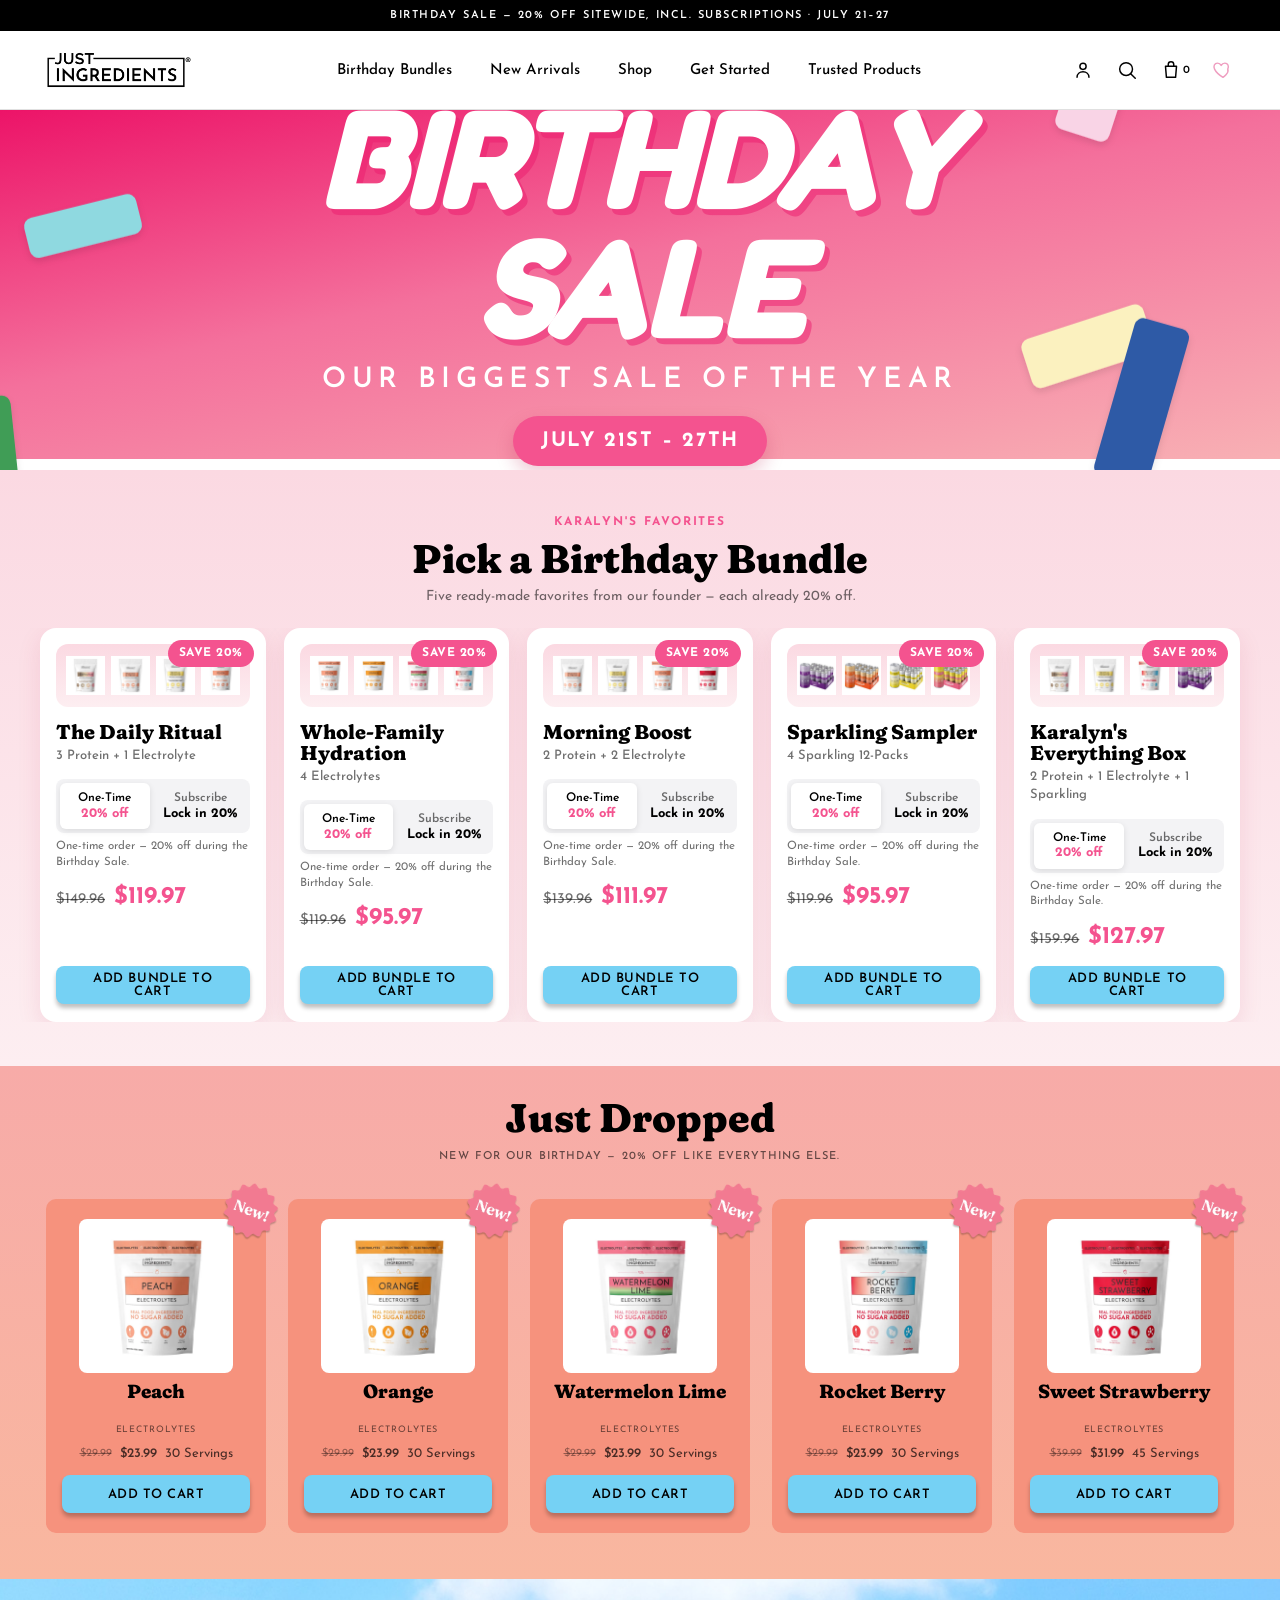
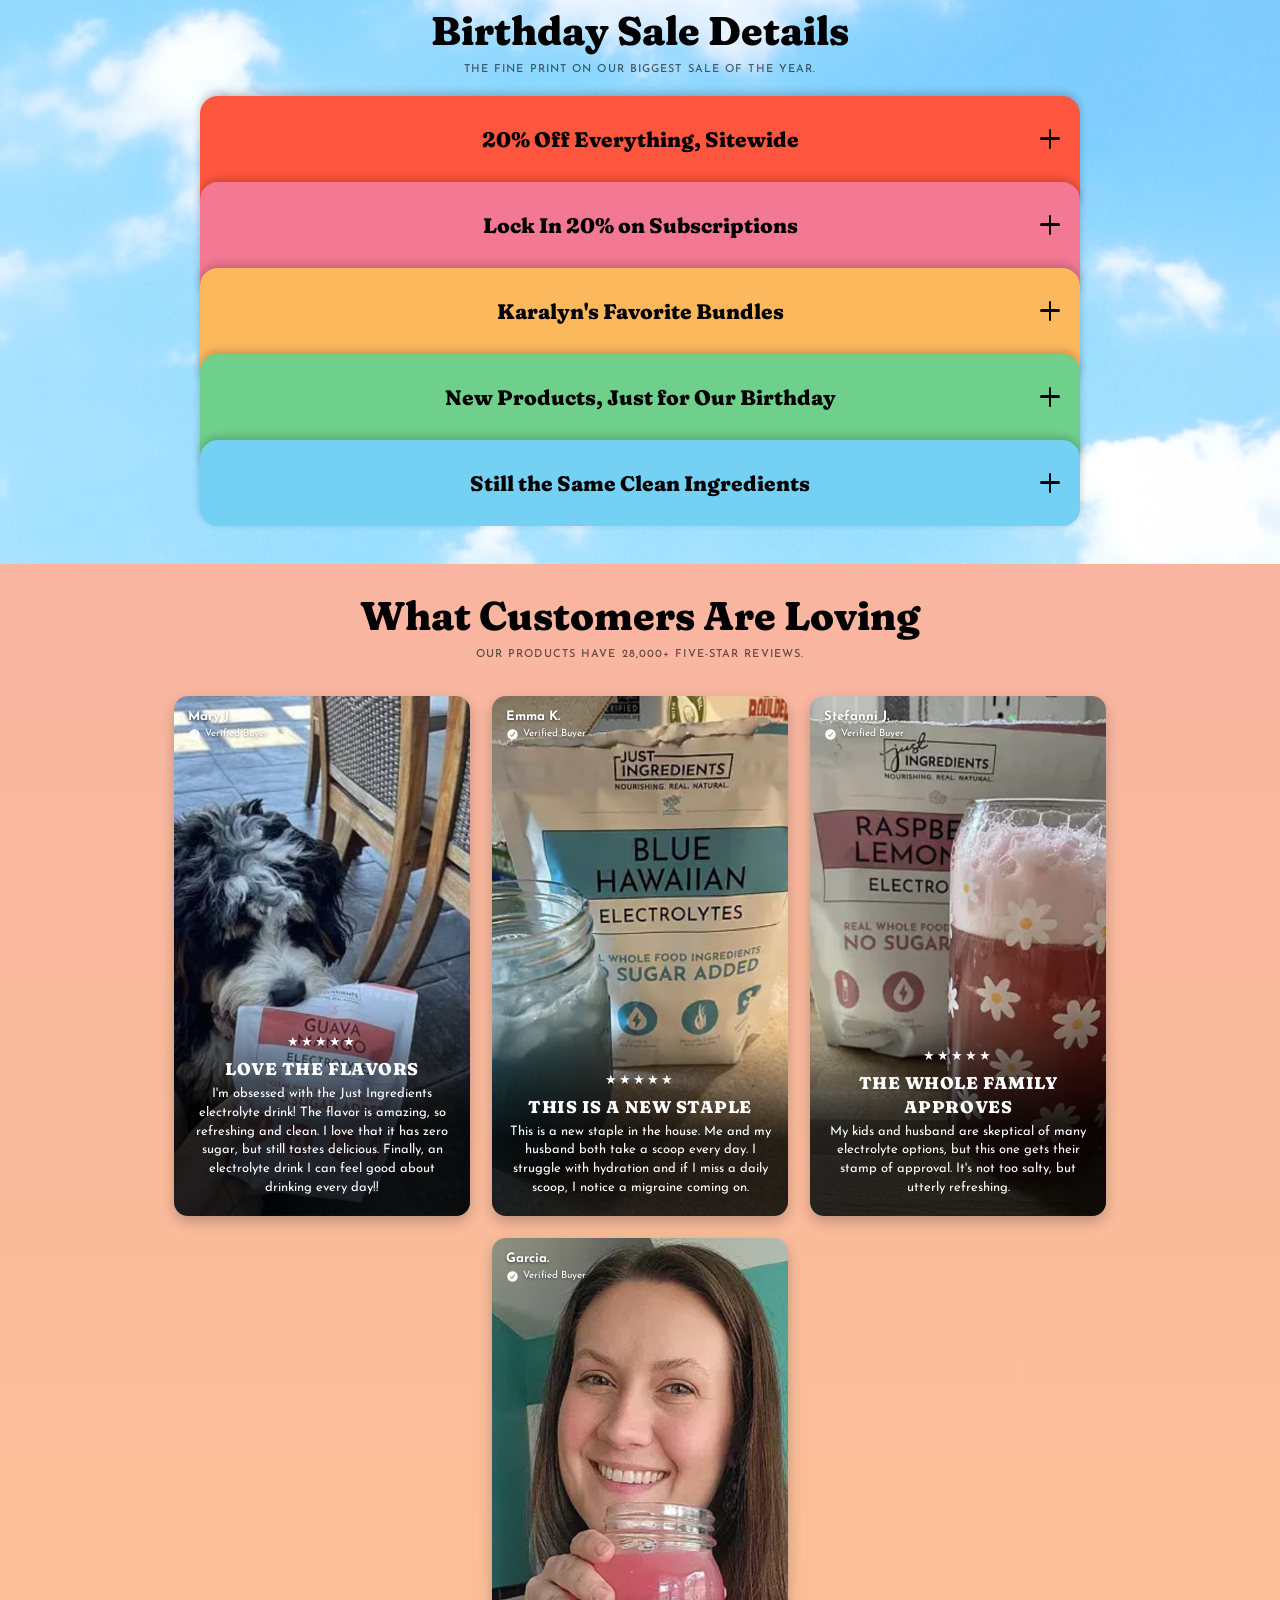
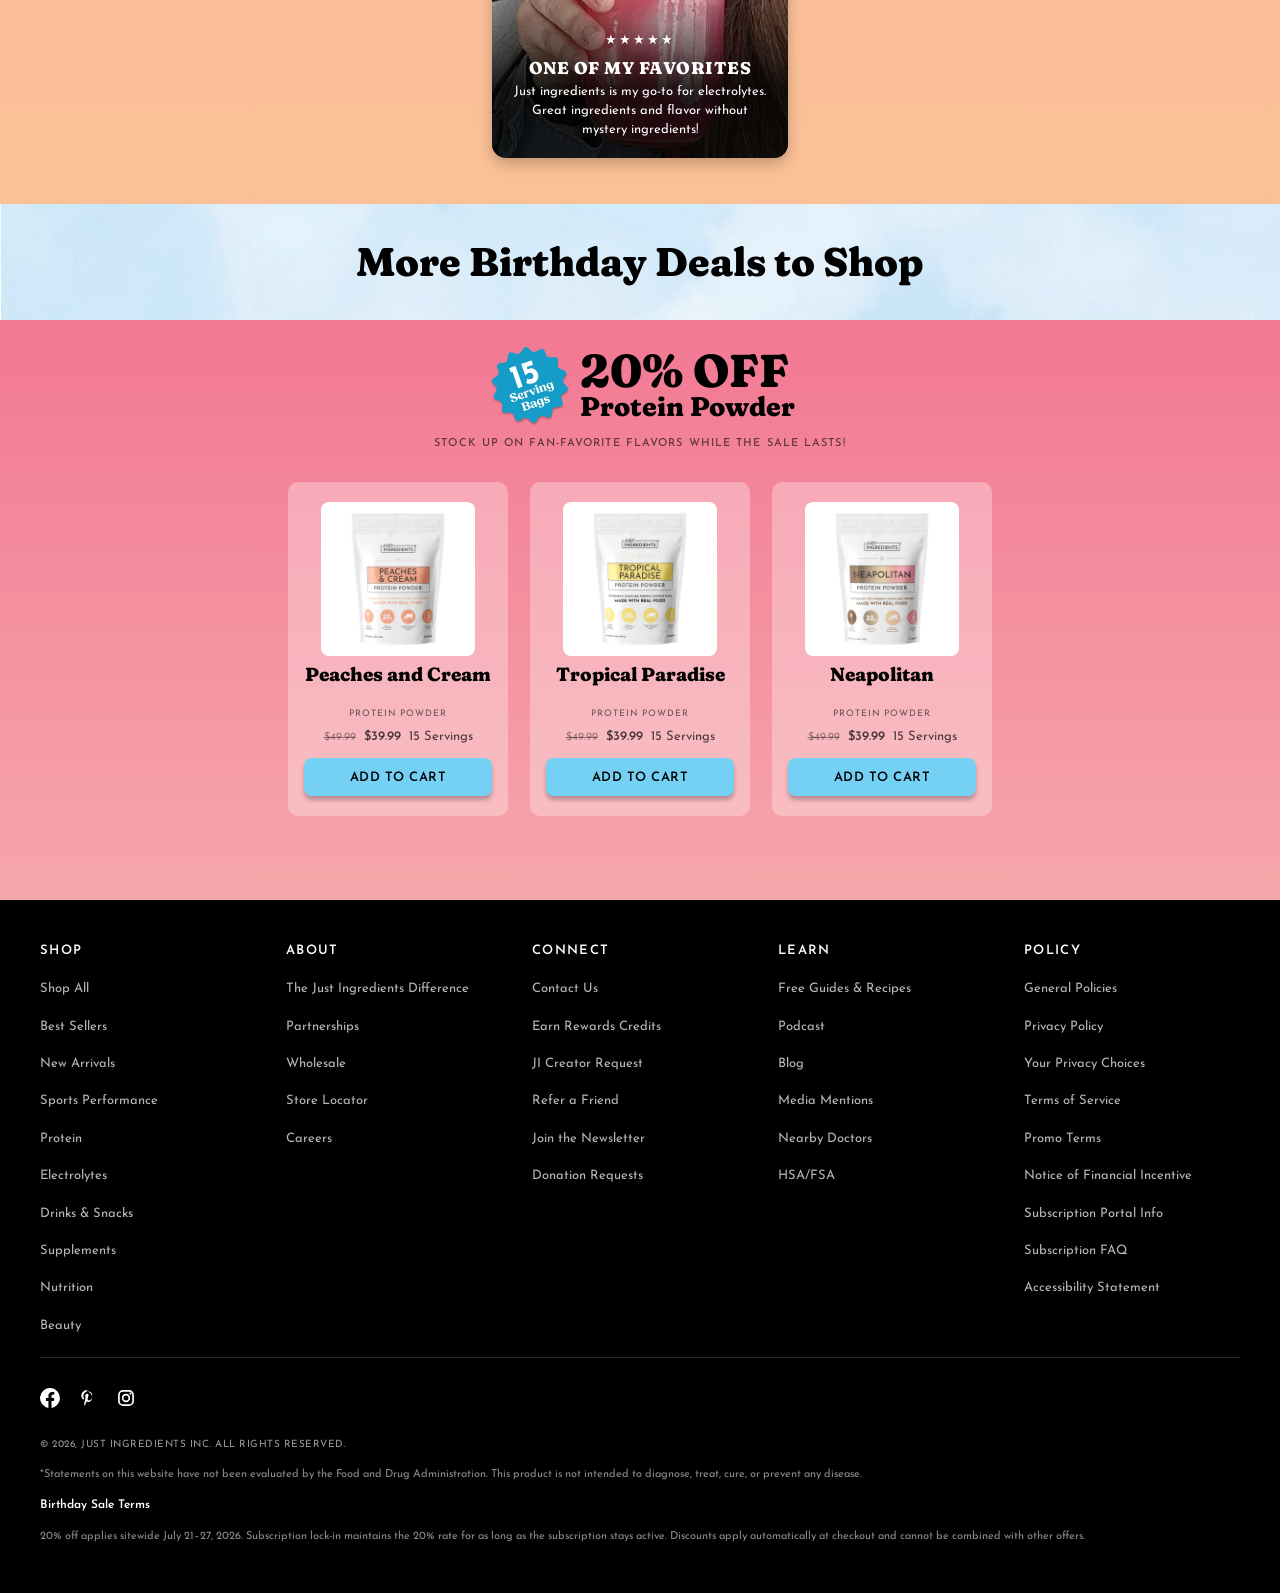
==== index.html @ 176e9f82 "Birthday Sale landing: mobile-first + desktop toggle, confetti-parallax hero, preset bundles Forked " ====
<!DOCTYPE html>
<html lang="en">
<head>
  <meta charset="UTF-8" />
  <meta name="viewport" content="width=device-width, initial-scale=1" />
  <title>Birthday Sale | Just Ingredients</title>
  <meta name="description" content="Our biggest sale of the year. 20% off sitewide, including subscriptions — lock in 20% for life. Shop Karalyn's favorite preset bundles. July 21–27." />
  <link rel="icon" href="assets/images/favicon.svg" />

  <!-- Fonts: Fraunces (display) + Josefin Sans (body) inherited from the brand
       system; Fredoka adds the chunky rounded headline used on the sale banner -->
  <link rel="preconnect" href="https://fonts.googleapis.com" />
  <link rel="preconnect" href="https://fonts.gstatic.com" crossorigin />
  <link rel="stylesheet" href="https://fonts.googleapis.com/css2?family=Fraunces:opsz,wght,SOFT,WONK@9..144,100..900,0..100,0..1&family=Fredoka:wght@500;600;700&family=Josefin+Sans:wght@400;500;600;700&display=swap" />

  <link rel="stylesheet" href="css/tokens.css" />
  <link rel="stylesheet" href="css/base.css" />
  <link rel="stylesheet" href="css/sections.css" />
  <link rel="stylesheet" href="css/birthday.css" />
</head>
<body>

  <div class="site-top">

    <!-- ===== Announcement bar ===== -->
    <div class="announce">
      <p class="announce__text">Birthday Sale — 20% Off Sitewide, Incl. Subscriptions · July 21–27</p>
    </div>

    <!-- ===== Header ===== -->
    <header class="header">
      <div class="header__inner">

        <button class="header__menu" id="menuToggle" aria-label="Open menu"
                aria-expanded="false" aria-controls="mobileNav">
          <svg width="24" height="24" viewBox="0 0 24 24" fill="none" stroke="currentColor"
               stroke-width="1.8" stroke-linecap="round" aria-hidden="true">
            <line x1="3" y1="7" x2="21" y2="7" />
            <line x1="3" y1="12" x2="21" y2="12" />
            <line x1="3" y1="17" x2="21" y2="17" />
          </svg>
        </button>

        <a class="header__logo" href="#main" aria-label="Just Ingredients home">
          <img src="assets/images/logo-black.png" alt="Just Ingredients" />
        </a>

        <nav class="header__nav" aria-label="Primary">
          <a href="#bundles">Birthday Bundles</a>
          <a href="#new">New Arrivals</a>
          <a href="#">Shop</a>
          <a href="#">Get Started</a>
          <a href="#">Trusted Products</a>
        </nav>

        <div class="header__icons">
          <button class="icon-btn icon-btn--account" aria-label="Account">
            <svg width="22" height="22" viewBox="0 0 24 24" fill="none" stroke="currentColor"
                 stroke-width="1.6" stroke-linecap="round" stroke-linejoin="round" aria-hidden="true">
              <circle cx="12" cy="8" r="3.4" />
              <path d="M5.5 20c0-3.6 2.9-6 6.5-6s6.5 2.4 6.5 6" />
            </svg>
          </button>
          <button class="icon-btn icon-btn--search" aria-label="Search">
            <svg width="22" height="22" viewBox="0 0 24 24" fill="none" stroke="currentColor"
                 stroke-width="1.6" stroke-linecap="round" aria-hidden="true">
              <circle cx="11" cy="11" r="7" />
              <line x1="16" y1="16" x2="21" y2="21" />
            </svg>
          </button>
          <button class="icon-btn icon-btn--cart" id="cartButton" aria-label="Cart, 0 items">
            <svg width="22" height="22" viewBox="0 0 24 24" fill="none" stroke="currentColor"
                 stroke-width="1.6" stroke-linecap="round" stroke-linejoin="round" aria-hidden="true">
              <path d="M6 8h12l-1 12H7L6 8z" />
              <path d="M9 8V6a3 3 0 0 1 6 0v2" />
            </svg>
            <span class="cart-count" id="cartCount">0</span>
          </button>
          <button class="icon-btn icon-btn--wish" aria-label="Wishlist">
            <svg width="22" height="22" viewBox="0 0 24 24" fill="none" stroke="currentColor"
                 stroke-width="1.6" stroke-linecap="round" stroke-linejoin="round" aria-hidden="true">
              <path d="M12 20s-7-4.3-9.2-9C1.3 8 2.6 4.5 6 4.5c2.2 0 3.4 1.4 4 2.5.6-1.1 1.8-2.5 4-2.5 3.4 0 4.7 3.5 3.2 6.5C19 15.7 12 20 12 20z" />
            </svg>
          </button>
        </div>

      </div>
    </header>

  </div>

  <!-- ===== Mobile nav drawer ===== -->
  <div class="mobile-nav__scrim" id="navScrim"></div>
  <nav class="mobile-nav" id="mobileNav" aria-label="Mobile navigation" inert>
    <button class="mobile-nav__close" id="menuClose" aria-label="Close menu">
      <svg width="24" height="24" viewBox="0 0 24 24" fill="none" stroke="currentColor"
           stroke-width="1.8" stroke-linecap="round" aria-hidden="true">
        <line x1="6" y1="6" x2="18" y2="18" />
        <line x1="18" y1="6" x2="6" y2="18" />
      </svg>
    </button>
    <a href="#bundles">Birthday Bundles</a>
    <a href="#new">New Arrivals</a>
    <a href="#">Shop</a>
    <a href="#">Get Started</a>
    <a href="#">Trusted Products</a>
  </nav>

  <main id="main">

    <!-- ===== Hero banner (two parallax layers: art + confetti) ===== -->
    <section class="hero-banner" id="heroBanner"
             aria-label="Just Ingredients Birthday Sale — 20% off sitewide, July 21 to 27">
      <div class="hero-banner__art">
        <div class="hero-banner__content">
          <img class="hero-banner__logo" src="assets/images/logo-white.png" alt="Just Ingredients" />
          <p class="hero-banner__eyebrow">Our Biggest Sale of the Year</p>
          <h1 class="hero-banner__title">Birthday<br />Sale</h1>
          <div class="hero-banner__offer">
            <span class="hero-banner__pct">20% Off</span>
            <span class="hero-banner__sitewide">Sitewide</span>
          </div>
          <p class="hero-banner__dates">July 21st – 27th</p>
        </div>
      </div>
      <img class="hero-banner__confetti" src="assets/images/hero-confetti.svg" alt="" aria-hidden="true" />
    </section>

    <!-- ===== Karalyn's Favorites: preset bundles ===== -->
    <section class="bundles" id="bundles" aria-label="Karalyn's favorite bundles">
      <header class="bundles__head">
        <span class="bundles__kicker">Karalyn's Favorites</span>
        <h2 class="bundles__title">Pick a Birthday Bundle</h2>
        <p class="bundles__sub">Five ready-made favorites from our founder — each already 20% off.</p>
      </header>

      <div class="carousel" data-carousel data-carousel-static-desktop>
        <div class="carousel__viewport">
          <div class="carousel__track">

            <!-- Bundle 1 -->
            <article class="bundle-card" data-product-card data-planpick-card>
              <span class="bundle-card__save">Save 20%</span>
              <div class="bundle-card__media">
                <img class="bundle-card__thumb" data-product-img src="assets/images/products/neapolitan.webp" alt="Neapolitan Protein" />
                <img class="bundle-card__thumb" src="assets/images/products/peaches-and-cream.webp" alt="Peaches and Cream Protein" />
                <img class="bundle-card__thumb" src="assets/images/products/tropical-paradise.webp" alt="Tropical Paradise Protein" />
                <img class="bundle-card__thumb" src="assets/images/products/peach-electrolytes.webp" alt="Peach Electrolytes" />
              </div>
              <h3 class="bundle-card__name">The Daily Ritual</h3>
              <p class="bundle-card__contents">3 Protein + 1 Electrolyte</p>
              <div class="planpick" role="group" aria-label="Purchase plan">
                <button class="planpick__btn is-active" type="button" data-plan="once" aria-pressed="true">One-Time<b>20% off</b></button>
                <button class="planpick__btn" type="button" data-plan="sub" aria-pressed="false">Subscribe<b>Lock in 20%</b></button>
              </div>
              <p class="bundle-card__note" data-plan-note>One-time order — 20% off during the Birthday Sale.</p>
              <p class="bundle-card__price">
                <span class="bundle-card__was">$149.96</span>
                <span class="bundle-card__now">$119.97</span>
              </p>
              <button class="btn-add btn-add--block" type="button" data-add-to-cart
                      data-id="daily-ritual" data-name="The Daily Ritual Bundle"
                      data-image="assets/images/products/neapolitan.webp">
                <span class="btn-add__label">Add Bundle to Cart</span>
              </button>
            </article>

            <!-- Bundle 2 -->
            <article class="bundle-card" data-product-card data-planpick-card>
              <span class="bundle-card__save">Save 20%</span>
              <div class="bundle-card__media">
                <img class="bundle-card__thumb" data-product-img src="assets/images/products/peach-electrolytes.webp" alt="Peach Electrolytes" />
                <img class="bundle-card__thumb" src="assets/images/products/orange-electrolytes.webp" alt="Orange Electrolytes" />
                <img class="bundle-card__thumb" src="assets/images/products/watermelon-lime.webp" alt="Watermelon Lime Electrolytes" />
                <img class="bundle-card__thumb" src="assets/images/products/rocket-berry.webp" alt="Rocket Berry Electrolytes" />
              </div>
              <h3 class="bundle-card__name">Whole-Family Hydration</h3>
              <p class="bundle-card__contents">4 Electrolytes</p>
              <div class="planpick" role="group" aria-label="Purchase plan">
                <button class="planpick__btn is-active" type="button" data-plan="once" aria-pressed="true">One-Time<b>20% off</b></button>
                <button class="planpick__btn" type="button" data-plan="sub" aria-pressed="false">Subscribe<b>Lock in 20%</b></button>
              </div>
              <p class="bundle-card__note" data-plan-note>One-time order — 20% off during the Birthday Sale.</p>
              <p class="bundle-card__price">
                <span class="bundle-card__was">$119.96</span>
                <span class="bundle-card__now">$95.97</span>
              </p>
              <button class="btn-add btn-add--block" type="button" data-add-to-cart
                      data-id="family-hydration" data-name="Whole-Family Hydration Bundle"
                      data-image="assets/images/products/peach-electrolytes.webp">
                <span class="btn-add__label">Add Bundle to Cart</span>
              </button>
            </article>

            <!-- Bundle 3 -->
            <article class="bundle-card" data-product-card data-planpick-card>
              <span class="bundle-card__save">Save 20%</span>
              <div class="bundle-card__media">
                <img class="bundle-card__thumb" data-product-img src="assets/images/products/peaches-and-cream.webp" alt="Peaches and Cream Protein" />
                <img class="bundle-card__thumb" src="assets/images/products/tropical-paradise.webp" alt="Tropical Paradise Protein" />
                <img class="bundle-card__thumb" src="assets/images/products/peach-electrolytes.webp" alt="Peach Electrolytes" />
                <img class="bundle-card__thumb" src="assets/images/products/sweet-strawberry.webp" alt="Sweet Strawberry Electrolytes" />
              </div>
              <h3 class="bundle-card__name">Morning Boost</h3>
              <p class="bundle-card__contents">2 Protein + 2 Electrolyte</p>
              <div class="planpick" role="group" aria-label="Purchase plan">
                <button class="planpick__btn is-active" type="button" data-plan="once" aria-pressed="true">One-Time<b>20% off</b></button>
                <button class="planpick__btn" type="button" data-plan="sub" aria-pressed="false">Subscribe<b>Lock in 20%</b></button>
              </div>
              <p class="bundle-card__note" data-plan-note>One-time order — 20% off during the Birthday Sale.</p>
              <p class="bundle-card__price">
                <span class="bundle-card__was">$139.96</span>
                <span class="bundle-card__now">$111.97</span>
              </p>
              <button class="btn-add btn-add--block" type="button" data-add-to-cart
                      data-id="morning-boost" data-name="Morning Boost Bundle"
                      data-image="assets/images/products/peaches-and-cream.webp">
                <span class="btn-add__label">Add Bundle to Cart</span>
              </button>
            </article>

            <!-- Bundle 4 -->
            <article class="bundle-card" data-product-card data-planpick-card>
              <span class="bundle-card__save">Save 20%</span>
              <div class="bundle-card__media">
                <img class="bundle-card__thumb" data-product-img src="assets/images/products/grape-soda.webp" alt="Grape Soda Sparkling" />
                <img class="bundle-card__thumb" src="assets/images/products/orange-fizz.webp" alt="Orange Fizz Sparkling" />
                <img class="bundle-card__thumb" src="assets/images/products/lemonade.webp" alt="Lemonade Sparkling" />
                <img class="bundle-card__thumb" src="assets/images/products/strawberry-lemonade.webp" alt="Strawberry Lemonade Sparkling" />
              </div>
              <h3 class="bundle-card__name">Sparkling Sampler</h3>
              <p class="bundle-card__contents">4 Sparkling 12-Packs</p>
              <div class="planpick" role="group" aria-label="Purchase plan">
                <button class="planpick__btn is-active" type="button" data-plan="once" aria-pressed="true">One-Time<b>20% off</b></button>
                <button class="planpick__btn" type="button" data-plan="sub" aria-pressed="false">Subscribe<b>Lock in 20%</b></button>
              </div>
              <p class="bundle-card__note" data-plan-note>One-time order — 20% off during the Birthday Sale.</p>
              <p class="bundle-card__price">
                <span class="bundle-card__was">$119.96</span>
                <span class="bundle-card__now">$95.97</span>
              </p>
              <button class="btn-add btn-add--block" type="button" data-add-to-cart
                      data-id="sparkling-sampler" data-name="Sparkling Sampler Bundle"
                      data-image="assets/images/products/grape-soda.webp">
                <span class="btn-add__label">Add Bundle to Cart</span>
              </button>
            </article>

            <!-- Bundle 5 -->
            <article class="bundle-card" data-product-card data-planpick-card>
              <span class="bundle-card__save">Save 20%</span>
              <div class="bundle-card__media">
                <img class="bundle-card__thumb" data-product-img src="assets/images/products/neapolitan.webp" alt="Neapolitan Protein" />
                <img class="bundle-card__thumb" src="assets/images/products/tropical-paradise.webp" alt="Tropical Paradise Protein" />
                <img class="bundle-card__thumb" src="assets/images/products/rocket-berry.webp" alt="Rocket Berry Electrolytes" />
                <img class="bundle-card__thumb" src="assets/images/products/grape-soda.webp" alt="Grape Soda Sparkling" />
              </div>
              <h3 class="bundle-card__name">Karalyn's Everything Box</h3>
              <p class="bundle-card__contents">2 Protein + 1 Electrolyte + 1 Sparkling</p>
              <div class="planpick" role="group" aria-label="Purchase plan">
                <button class="planpick__btn is-active" type="button" data-plan="once" aria-pressed="true">One-Time<b>20% off</b></button>
                <button class="planpick__btn" type="button" data-plan="sub" aria-pressed="false">Subscribe<b>Lock in 20%</b></button>
              </div>
              <p class="bundle-card__note" data-plan-note>One-time order — 20% off during the Birthday Sale.</p>
              <p class="bundle-card__price">
                <span class="bundle-card__was">$159.96</span>
                <span class="bundle-card__now">$127.97</span>
              </p>
              <button class="btn-add btn-add--block" type="button" data-add-to-cart
                      data-id="everything-box" data-name="Karalyn's Everything Box"
                      data-image="assets/images/products/neapolitan.webp">
                <span class="btn-add__label">Add Bundle to Cart</span>
              </button>
            </article>

          </div>
        </div>
      </div>
      <p class="carousel__hint" aria-hidden="true">&lsaquo; Swipe &rsaquo;</p>
    </section>

    <!-- ===== New Arrivals carousel ===== -->
    <section class="carousel-section carousel-section--electrolytes" id="new">
      <header class="section-head">
        <h2 class="section-head__title">Just Dropped</h2>
        <p class="section-head__sub">New for our birthday — 20% off like everything else.</p>
      </header>
      <div class="carousel" data-carousel data-carousel-static-desktop>
        <div class="carousel__viewport">
          <div class="carousel__track">

            <article class="pcard" data-product-card>
              <img class="pcard__badge" src="assets/images/badge-new-pink.webp" alt="" />
              <img class="pcard__img" data-product-img src="assets/images/products/peach-electrolytes.webp" alt="Peach Electrolytes" />
              <h3 class="pcard__name">Peach</h3>
              <p class="pcard__type">Electrolytes</p>
              <p class="pcard__meta">
                <span class="pcard__was">$29.99</span>
                <span class="pcard__price">$23.99</span>
                <span>30 Servings</span>
              </p>
              <button class="btn-add btn-add--block" type="button" data-add-to-cart
                      data-id="peach" data-name="Peach Electrolytes"
                      data-image="assets/images/products/peach-electrolytes.webp">
                <span class="btn-add__label">Add to Cart</span>
              </button>
            </article>

            <article class="pcard" data-product-card>
              <img class="pcard__badge" src="assets/images/badge-new-pink.webp" alt="" />
              <img class="pcard__img" data-product-img src="assets/images/products/orange-electrolytes.webp" alt="Orange Electrolytes" />
              <h3 class="pcard__name">Orange</h3>
              <p class="pcard__type">Electrolytes</p>
              <p class="pcard__meta">
                <span class="pcard__was">$29.99</span>
                <span class="pcard__price">$23.99</span>
                <span>30 Servings</span>
              </p>
              <button class="btn-add btn-add--block" type="button" data-add-to-cart
                      data-id="orange" data-name="Orange Electrolytes"
                      data-image="assets/images/products/orange-electrolytes.webp">
                <span class="btn-add__label">Add to Cart</span>
              </button>
            </article>

            <article class="pcard" data-product-card>
              <img class="pcard__badge" src="assets/images/badge-new-pink.webp" alt="" />
              <img class="pcard__img" data-product-img src="assets/images/products/watermelon-lime.webp" alt="Watermelon Lime Electrolytes" />
              <h3 class="pcard__name">Watermelon Lime</h3>
              <p class="pcard__type">Electrolytes</p>
              <p class="pcard__meta">
                <span class="pcard__was">$29.99</span>
                <span class="pcard__price">$23.99</span>
                <span>30 Servings</span>
              </p>
              <button class="btn-add btn-add--block" type="button" data-add-to-cart
                      data-id="watermelon-lime" data-name="Watermelon Lime Electrolytes"
                      data-image="assets/images/products/watermelon-lime.webp">
                <span class="btn-add__label">Add to Cart</span>
              </button>
            </article>

            <article class="pcard" data-product-card>
              <img class="pcard__badge" src="assets/images/badge-new-pink.webp" alt="" />
              <img class="pcard__img" data-product-img src="assets/images/products/rocket-berry.webp" alt="Rocket Berry Electrolytes" />
              <h3 class="pcard__name">Rocket Berry</h3>
              <p class="pcard__type">Electrolytes</p>
              <p class="pcard__meta">
                <span class="pcard__was">$29.99</span>
                <span class="pcard__price">$23.99</span>
                <span>30 Servings</span>
              </p>
              <button class="btn-add btn-add--block" type="button" data-add-to-cart
                      data-id="rocket-berry" data-name="Rocket Berry Electrolytes"
                      data-image="assets/images/products/rocket-berry.webp">
                <span class="btn-add__label">Add to Cart</span>
              </button>
            </article>

            <article class="pcard" data-product-card>
              <img class="pcard__badge" src="assets/images/badge-new-pink.webp" alt="" />
              <img class="pcard__img" data-product-img src="assets/images/products/sweet-strawberry.webp" alt="Sweet Strawberry Electrolytes" />
              <h3 class="pcard__name">Sweet Strawberry</h3>
              <p class="pcard__type">Electrolytes</p>
              <p class="pcard__meta">
                <span class="pcard__was">$39.99</span>
                <span class="pcard__price">$31.99</span>
                <span>45 Servings</span>
              </p>
              <button class="btn-add btn-add--block" type="button" data-add-to-cart
                      data-id="sweet-strawberry" data-name="Sweet Strawberry Electrolytes"
                      data-image="assets/images/products/sweet-strawberry.webp">
                <span class="btn-add__label">Add to Cart</span>
              </button>
            </article>

          </div>
        </div>
      </div>
      <p class="carousel__hint" aria-hidden="true">&lsaquo; Swipe &rsaquo;</p>
    </section>

    <!-- ===== Birthday Sale details FAQ accordion ===== -->
    <section class="faq">
      <header class="faq__head">
        <h2 class="faq__title">Birthday Sale Details</h2>
        <p class="faq__sub">The fine print on our biggest sale of the year.</p>
      </header>
      <div class="faq-list">

        <div class="faq-item faq-item--red">
          <button class="faq-item__header" type="button" aria-expanded="false" aria-controls="faq-1">
            <span class="faq-item__title">20% Off Everything, Sitewide</span>
            <span class="faq-item__icon" aria-hidden="true"></span>
          </button>
          <div class="faq-item__body" id="faq-1">
            <div class="faq-item__body-inner">
              <p>From July 21–27, every product is 20% off automatically — no code needed. That includes new arrivals and the preset bundles.</p>
            </div>
          </div>
        </div>

        <div class="faq-item faq-item--pink">
          <button class="faq-item__header" type="button" aria-expanded="false" aria-controls="faq-2">
            <span class="faq-item__title">Lock In 20% on Subscriptions</span>
            <span class="faq-item__icon" aria-hidden="true"></span>
          </button>
          <div class="faq-item__body" id="faq-2">
            <div class="faq-item__body-inner">
              <p>Subscriptions are normally 10% off. Start a subscription during the sale and your rate is locked at 20% for as long as you stay subscribed.</p>
            </div>
          </div>
        </div>

        <div class="faq-item faq-item--orange">
          <button class="faq-item__header" type="button" aria-expanded="false" aria-controls="faq-3">
            <span class="faq-item__title">Karalyn's Favorite Bundles</span>
            <span class="faq-item__icon" aria-hidden="true"></span>
          </button>
          <div class="faq-item__body" id="faq-3">
            <div class="faq-item__body-inner">
              <p>Five preset bundles hand-picked by our founder. Each is a single ready-made product — no building required, just add to cart.</p>
            </div>
          </div>
        </div>

        <div class="faq-item faq-item--green">
          <button class="faq-item__header" type="button" aria-expanded="false" aria-controls="faq-4">
            <span class="faq-item__title">New Products, Just for Our Birthday</span>
            <span class="faq-item__icon" aria-hidden="true"></span>
          </button>
          <div class="faq-item__body" id="faq-4">
            <div class="faq-item__body-inner">
              <p>We're launching new flavors and products to celebrate — all included in the 20% off, all made with just ingredients.</p>
            </div>
          </div>
        </div>

        <div class="faq-item faq-item--blue">
          <button class="faq-item__header" type="button" aria-expanded="false" aria-controls="faq-5">
            <span class="faq-item__title">Still the Same Clean Ingredients</span>
            <span class="faq-item__icon" aria-hidden="true"></span>
          </button>
          <div class="faq-item__body" id="faq-5">
            <div class="faq-item__body-inner">
              <p>Transparent labeling and third-party testing on everything — sale or not. No artificial flavors, colors, or synthetic preservatives.</p>
            </div>
          </div>
        </div>

      </div>
    </section>

    <!-- ===== Social Proof carousel ===== -->
    <section class="carousel-section social-proof" id="social-proof">
      <header class="section-head">
        <h2 class="section-head__title">What Customers Are Loving</h2>
        <p class="section-head__sub">Our products have 28,000+ five-star reviews.</p>
      </header>
      <div class="carousel" data-carousel data-carousel-autoplay data-carousel-static-desktop>
        <div class="carousel__viewport">
          <div class="carousel__track">

            <article class="review">
              <img class="review__photo" src="assets/images/reviews/review-1.jpg" alt="" />
              <div class="review__person">
                <p class="review__name">Mary J.</p>
                <p class="review__verified">
                  <svg viewBox="0 0 640 640" width="13" height="13" fill="currentColor" aria-hidden="true"><path d="M320 576C178.6 576 64 461.4 64 320C64 178.6 178.6 64 320 64C461.4 64 576 178.6 576 320C576 461.4 461.4 576 320 576zM438 209.7C427.3 201.9 412.3 204.3 404.5 215L285.1 379.2L233 327.1C223.6 317.7 208.4 317.7 199.1 327.1C189.8 336.5 189.7 351.7 199.1 361L271.1 433C276.1 438 282.9 440.5 289.9 440C296.9 439.5 303.3 435.9 307.4 430.2L443.3 243.2C451.1 232.5 448.7 217.5 438 209.7z"/></svg>
                  Verified Buyer
                </p>
              </div>
              <div class="review__quote">
                <span class="review__stars" aria-hidden="true">&#9733;&#9733;&#9733;&#9733;&#9733;</span>
                <p class="review__headline">Love the Flavors</p>
                <p class="review__text">I'm obsessed with the Just Ingredients electrolyte drink! The flavor is amazing, so refreshing and clean. I love that it has zero sugar, but still tastes delicious. Finally, an electrolyte drink I can feel good about drinking every day!!</p>
              </div>
            </article>

            <article class="review">
              <img class="review__photo" src="assets/images/reviews/review-2.jpg" alt="" />
              <div class="review__person">
                <p class="review__name">Emma K.</p>
                <p class="review__verified">
                  <svg viewBox="0 0 640 640" width="13" height="13" fill="currentColor" aria-hidden="true"><path d="M320 576C178.6 576 64 461.4 64 320C64 178.6 178.6 64 320 64C461.4 64 576 178.6 576 320C576 461.4 461.4 576 320 576zM438 209.7C427.3 201.9 412.3 204.3 404.5 215L285.1 379.2L233 327.1C223.6 317.7 208.4 317.7 199.1 327.1C189.8 336.5 189.7 351.7 199.1 361L271.1 433C276.1 438 282.9 440.5 289.9 440C296.9 439.5 303.3 435.9 307.4 430.2L443.3 243.2C451.1 232.5 448.7 217.5 438 209.7z"/></svg>
                  Verified Buyer
                </p>
              </div>
              <div class="review__quote">
                <span class="review__stars" aria-hidden="true">&#9733;&#9733;&#9733;&#9733;&#9733;</span>
                <p class="review__headline">This Is a New Staple</p>
                <p class="review__text">This is a new staple in the house. Me and my husband both take a scoop every day. I struggle with hydration and if I miss a daily scoop, I notice a migraine coming on.</p>
              </div>
            </article>

            <article class="review">
              <img class="review__photo" src="assets/images/reviews/review-3.jpg" alt="" />
              <div class="review__person">
                <p class="review__name">Stefanni J.</p>
                <p class="review__verified">
                  <svg viewBox="0 0 640 640" width="13" height="13" fill="currentColor" aria-hidden="true"><path d="M320 576C178.6 576 64 461.4 64 320C64 178.6 178.6 64 320 64C461.4 64 576 178.6 576 320C576 461.4 461.4 576 320 576zM438 209.7C427.3 201.9 412.3 204.3 404.5 215L285.1 379.2L233 327.1C223.6 317.7 208.4 317.7 199.1 327.1C189.8 336.5 189.7 351.7 199.1 361L271.1 433C276.1 438 282.9 440.5 289.9 440C296.9 439.5 303.3 435.9 307.4 430.2L443.3 243.2C451.1 232.5 448.7 217.5 438 209.7z"/></svg>
                  Verified Buyer
                </p>
              </div>
              <div class="review__quote">
                <span class="review__stars" aria-hidden="true">&#9733;&#9733;&#9733;&#9733;&#9733;</span>
                <p class="review__headline">The Whole Family Approves</p>
                <p class="review__text">My kids and husband are skeptical of many electrolyte options, but this one gets their stamp of approval. It's not too salty, but utterly refreshing.</p>
              </div>
            </article>

            <article class="review">
              <img class="review__photo" src="assets/images/reviews/review-4.jpg" alt="" />
              <div class="review__person">
                <p class="review__name">Garcia.</p>
                <p class="review__verified">
                  <svg viewBox="0 0 640 640" width="13" height="13" fill="currentColor" aria-hidden="true"><path d="M320 576C178.6 576 64 461.4 64 320C64 178.6 178.6 64 320 64C461.4 64 576 178.6 576 320C576 461.4 461.4 576 320 576zM438 209.7C427.3 201.9 412.3 204.3 404.5 215L285.1 379.2L233 327.1C223.6 317.7 208.4 317.7 199.1 327.1C189.8 336.5 189.7 351.7 199.1 361L271.1 433C276.1 438 282.9 440.5 289.9 440C296.9 439.5 303.3 435.9 307.4 430.2L443.3 243.2C451.1 232.5 448.7 217.5 438 209.7z"/></svg>
                  Verified Buyer
                </p>
              </div>
              <div class="review__quote">
                <span class="review__stars" aria-hidden="true">&#9733;&#9733;&#9733;&#9733;&#9733;</span>
                <p class="review__headline">One of My Favorites</p>
                <p class="review__text">Just ingredients is my go-to for electrolytes. Great ingredients and flavor without mystery ingredients!</p>
              </div>
            </article>

          </div>
        </div>
      </div>
      <p class="carousel__hint" aria-hidden="true">&lsaquo; Swipe &rsaquo;</p>
    </section>

    <!-- ===== Cross-sell: more birthday deals ===== -->
    <section class="crosssell">
      <div class="crosssell__sky">
        <h2 class="crosssell__heading">More Birthday <br />Deals to Shop</h2>
      </div>
      <div class="crosssell__deals">
        <div class="crosssell__callout">
          <img class="crosssell__badge" src="assets/images/badge-servings.webp" alt="15 serving bags" />
          <span class="crosssell__offer">
            <span class="crosssell__pct">20% OFF</span>
            <span class="crosssell__label">Protein Powder</span>
          </span>
        </div>
        <p class="crosssell__tagline">Stock up on fan-favorite flavors while the sale lasts!</p>
        <div class="carousel" data-carousel data-carousel-static-desktop>
          <div class="carousel__viewport">
            <div class="carousel__track">

              <article class="pcard">
                <img class="pcard__img" src="assets/images/products/peaches-and-cream.webp" alt="Peaches and Cream Protein Powder" />
                <h3 class="pcard__name">Peaches and Cream</h3>
                <p class="pcard__type">Protein Powder</p>
                <p class="pcard__meta">
                  <span class="pcard__was">$49.99</span>
                  <span class="pcard__price">$39.99</span>
                  <span>15 Servings</span>
                </p>
                <button class="btn-add btn-add--block" type="button" data-crosssell>
                  <span class="btn-add__label">Add to Cart</span>
                </button>
              </article>

              <article class="pcard">
                <img class="pcard__img" src="assets/images/products/tropical-paradise.webp" alt="Tropical Paradise Protein Powder" />
                <h3 class="pcard__name">Tropical Paradise</h3>
                <p class="pcard__type">Protein Powder</p>
                <p class="pcard__meta">
                  <span class="pcard__was">$49.99</span>
                  <span class="pcard__price">$39.99</span>
                  <span>15 Servings</span>
                </p>
                <button class="btn-add btn-add--block" type="button" data-crosssell>
                  <span class="btn-add__label">Add to Cart</span>
                </button>
              </article>

              <article class="pcard">
                <img class="pcard__img" src="assets/images/products/neapolitan.webp" alt="Neapolitan Protein Powder" />
                <h3 class="pcard__name">Neapolitan</h3>
                <p class="pcard__type">Protein Powder</p>
                <p class="pcard__meta">
                  <span class="pcard__was">$49.99</span>
                  <span class="pcard__price">$39.99</span>
                  <span>15 Servings</span>
                </p>
                <button class="btn-add btn-add--block" type="button" data-crosssell>
                  <span class="btn-add__label">Add to Cart</span>
                </button>
              </article>

            </div>
          </div>
        </div>
        <p class="carousel__hint" aria-hidden="true">&lsaquo; Swipe &rsaquo;</p>
      </div>
    </section>

  </main>

  <!-- ===== Footer ===== -->
  <footer class="footer">
    <div class="footer__inner">
      <div class="footer__cols">

        <section class="footer-col">
          <button class="footer-col__head" type="button" aria-expanded="false">
            Shop
            <svg class="footer-col__chev" viewBox="0 0 24 24" width="16" height="16" fill="none" stroke="currentColor" stroke-width="2" stroke-linecap="round" stroke-linejoin="round" aria-hidden="true"><polyline points="9 6 15 12 9 18"/></svg>
          </button>
          <div class="footer-col__panel">
            <ul class="footer-col__links">
              <li><a href="#">Shop All</a></li>
              <li><a href="#">Best Sellers</a></li>
              <li><a href="#">New Arrivals</a></li>
              <li><a href="#">Sports Performance</a></li>
              <li><a href="#">Protein</a></li>
              <li><a href="#">Electrolytes</a></li>
              <li><a href="#">Drinks &amp; Snacks</a></li>
              <li><a href="#">Supplements</a></li>
              <li><a href="#">Nutrition</a></li>
              <li><a href="#">Beauty</a></li>
            </ul>
          </div>
        </section>

        <section class="footer-col">
          <button class="footer-col__head" type="button" aria-expanded="false">
            About
            <svg class="footer-col__chev" viewBox="0 0 24 24" width="16" height="16" fill="none" stroke="currentColor" stroke-width="2" stroke-linecap="round" stroke-linejoin="round" aria-hidden="true"><polyline points="9 6 15 12 9 18"/></svg>
          </button>
          <div class="footer-col__panel">
            <ul class="footer-col__links">
              <li><a href="#">The Just Ingredients Difference</a></li>
              <li><a href="#">Partnerships</a></li>
              <li><a href="#">Wholesale</a></li>
              <li><a href="#">Store Locator</a></li>
              <li><a href="#">Careers</a></li>
            </ul>
          </div>
        </section>

        <section class="footer-col">
          <button class="footer-col__head" type="button" aria-expanded="false">
            Connect
            <svg class="footer-col__chev" viewBox="0 0 24 24" width="16" height="16" fill="none" stroke="currentColor" stroke-width="2" stroke-linecap="round" stroke-linejoin="round" aria-hidden="true"><polyline points="9 6 15 12 9 18"/></svg>
          </button>
          <div class="footer-col__panel">
            <ul class="footer-col__links">
              <li><a href="#">Contact Us</a></li>
              <li><a href="#">Earn Rewards Credits</a></li>
              <li><a href="#">JI Creator Request</a></li>
              <li><a href="#">Refer a Friend</a></li>
              <li><a href="#">Join the Newsletter</a></li>
              <li><a href="#">Donation Requests</a></li>
            </ul>
          </div>
        </section>

        <section class="footer-col">
          <button class="footer-col__head" type="button" aria-expanded="false">
            Learn
            <svg class="footer-col__chev" viewBox="0 0 24 24" width="16" height="16" fill="none" stroke="currentColor" stroke-width="2" stroke-linecap="round" stroke-linejoin="round" aria-hidden="true"><polyline points="9 6 15 12 9 18"/></svg>
          </button>
          <div class="footer-col__panel">
            <ul class="footer-col__links">
              <li><a href="#">Free Guides &amp; Recipes</a></li>
              <li><a href="#">Podcast</a></li>
              <li><a href="#">Blog</a></li>
              <li><a href="#">Media Mentions</a></li>
              <li><a href="#">Nearby Doctors</a></li>
              <li><a href="#">HSA/FSA</a></li>
            </ul>
          </div>
        </section>

        <section class="footer-col">
          <button class="footer-col__head" type="button" aria-expanded="false">
            Policy
            <svg class="footer-col__chev" viewBox="0 0 24 24" width="16" height="16" fill="none" stroke="currentColor" stroke-width="2" stroke-linecap="round" stroke-linejoin="round" aria-hidden="true"><polyline points="9 6 15 12 9 18"/></svg>
          </button>
          <div class="footer-col__panel">
            <ul class="footer-col__links">
              <li><a href="#">General Policies</a></li>
              <li><a href="#">Privacy Policy</a></li>
              <li><a href="#">Your Privacy Choices</a></li>
              <li><a href="#">Terms of Service</a></li>
              <li><a href="#">Promo Terms</a></li>
              <li><a href="#">Notice of Financial Incentive</a></li>
              <li><a href="#">Subscription Portal Info</a></li>
              <li><a href="#">Subscription FAQ</a></li>
              <li><a href="#">Accessibility Statement</a></li>
            </ul>
          </div>
        </section>

      </div>

      <div class="footer__social">
        <a href="#" aria-label="Just Ingredients on Facebook">
          <svg viewBox="0 0 24 24" width="20" height="20" fill="currentColor" aria-hidden="true"><path d="M24 12a12 12 0 1 0-13.9 11.9v-8.4H7.1V12h3v-2.6c0-3 1.8-4.6 4.5-4.6 1.3 0 2.6.2 2.6.2v2.9h-1.5c-1.4 0-1.9.9-1.9 1.8V12h3.3l-.5 3.5h-2.8v8.4A12 12 0 0 0 24 12z"/></svg>
        </a>
        <a href="#" aria-label="Just Ingredients on Pinterest">
          <svg viewBox="0 0 24 24" width="20" height="20" fill="currentColor" aria-hidden="true"><path d="M12.3 2C6.9 2 4 5.6 4 9.3c0 1.7 1 3.9 2.5 4.6.3.1.4 0 .5-.2 0-.2.2-.8.3-1 0-.2 0-.3-.1-.5-.5-.6-.8-1.3-.8-2.3 0-3 2.2-5.6 5.8-5.6 3.2 0 4.9 1.9 4.9 4.5 0 3.4-1.5 6.2-3.7 6.2-1.2 0-2.2-1-1.9-2.3.4-1.5 1.1-3 1.1-4.1 0-1-.5-1.8-1.6-1.8-1.2 0-2.3 1.3-2.3 3 0 1.1.4 1.9.4 1.9l-1.5 6.3c-.3 1.4-.1 3.1 0 3.4l1.7-2.5c.2-.5 1-3.1 1-3.1.3.5 1.1 1 2 1 2.7 0 4.6-2.5 4.6-5.8 0-4.1-3.4-7.1-7.7-7.1z"/></svg>
        </a>
        <a href="#" aria-label="Just Ingredients on Instagram">
          <svg viewBox="0 0 24 24" width="20" height="20" fill="none" stroke="currentColor" stroke-width="2" aria-hidden="true"><rect x="3.5" y="3.5" width="17" height="17" rx="5"/><circle cx="12" cy="12" r="4"/><circle cx="17.3" cy="6.7" r="1.3" fill="currentColor" stroke="none"/></svg>
        </a>
      </div>

      <div class="footer__legal">
        <p class="footer__copyright">&copy; 2026, Just Ingredients Inc. All rights reserved.</p>
        <p class="footer__fineprint">*Statements on this website have not been evaluated by the Food and Drug Administration. This product is not intended to diagnose, treat, cure, or prevent any disease.</p>
        <p class="footer__legal-h">Birthday Sale Terms</p>
        <p class="footer__fineprint">20% off applies sitewide July 21–27, 2026. Subscription lock-in maintains the 20% rate for as long as the subscription stays active. Discounts apply automatically at checkout and cannot be combined with other offers.</p>
      </div>

    </div>
  </footer>

  <div class="toast-container" id="toastContainer" aria-live="polite"></div>

  <script src="js/bundle.js" defer></script>
  <script src="js/carousel.js" defer></script>
  <script src="js/cart-button.js" defer></script>
  <script src="js/app.js" defer></script>
  <script src="js/subscribe.js" defer></script>
  <script src="js/hero-parallax.js" defer></script>
</body>
</html>
---- css/tokens.css ----
/* ============================================================
   Design tokens - Just Ingredients Birthday Sale
   Forked from the Sip Into Summer landing. The summer palette was
   swapped for the birthday-sale art (hot-pink gradient banner):
   the brand accent that drives Add-to-Cart buttons, the cart badge,
   focus rings and hovers is now magenta-pink rather than orange.
   ============================================================ */

:root {

  /* ---- Brand color ----
     Repurposed: --color-orange is the single brand-accent token the
     whole UI reskins from (Add to Cart, cart badge, focus ring). It is
     now the birthday magenta-pink, not orange. Kept the variable name
     so the rest of the CSS needs no churn. */
  --color-orange: #ec1c6d;        /* brand accent (birthday magenta-pink) */
  --color-ink: #000000;           /* primary text */
  --color-white: #ffffff;
  --color-muted: rgba(0, 0, 0, 0.57);   /* secondary copy */
  --color-hairline: rgba(0, 0, 0, 0.12);

  /* ---- Birthday palette (sampled from the provided banner art) ---- */
  --color-magenta: #ec1066;       /* deep top of the banner gradient */
  --color-pink: #f4538f;          /* mid pink, CTAs / "lock in" badge */
  --color-pink-soft: #f8a8b6;     /* soft blush, bottom of the gradient */
  --grad-birthday: linear-gradient(168deg, #ec1066 0%, #f4709c 46%, #f8b0b4 100%);
  --grad-birthday-soft: linear-gradient(180deg, #fbd9e2 0%, #fdeef1 100%);

  /* ---- Typography ---- */
  /* Fraunces (Google Fonts) for display headlines, Josefin Sans for body.
     Headlines render Extra Bold (800) with the SOFT axis at 100 - see base.css. */
  --font-display: 'Fraunces', Georgia, 'Times New Roman', serif;
  --font-body: 'Josefin Sans', 'Helvetica Neue', Arial, sans-serif;

  --weight-body: 400;
  --weight-medium: 500;
  --weight-semibold: 600;
  --weight-bold: 700;

  /* ---- Radii ---- */
  --radius-slot: 7px;             /* bundle slots, product cards */
  --radius-button: 8px;           /* buttons, quantity stepper */
  --radius-pill: 999px;           /* toasts */
  --radius-tag: 3px;              /* FREE tag */

  /* ---- Elevation ---- */
  --shadow-sticky: 0 4px 4px rgba(0, 0, 0, 0.25);
  --shadow-tag: 0 4px 4px rgba(0, 0, 0, 0.06);

  /* ---- Motion ---- */
  --ease-out: cubic-bezier(0.22, 1, 0.36, 1);
  --ease-accordion: cubic-bezier(0.87, 0, 0.13, 1);
  --dur-fast: 250ms;
  --dur-base: 300ms;
  --dur-fly: 500ms;

  /* ---- Layout ---- */
  --frame-mobile: 402px;          /* Figma mobile frame width */
  --frame-desktop: 1512px;        /* Figma desktop frame width */
  --header-h: 88px;               /* announcement bar + header */

  /* ---- Section palettes (verified per section during build) ---- */
  /* --bg-hero, --bg-bundle, --bg-peach, etc. added in Tasks 4+ */
}
---- css/base.css ----
/* ============================================================
   Base - reset and global typography
   ============================================================ */

*,
*::before,
*::after {
  box-sizing: border-box;
  margin: 0;
  padding: 0;
}

html {
  -webkit-text-size-adjust: 100%;
  scroll-behavior: smooth;
}

body {
  font-family: var(--font-body);
  font-weight: var(--weight-body);
  color: var(--color-ink);
  background: var(--color-white);
  line-height: 1.4;
  -webkit-font-smoothing: antialiased;
  -moz-osx-font-smoothing: grayscale;
}

img,
svg,
picture {
  display: block;
  max-width: 100%;
}

button {
  font-family: inherit;
  cursor: pointer;
  border: none;
  background: none;
}

a {
  color: inherit;
  text-decoration: none;
}

ul {
  list-style: none;
}

/* Display headlines - Fraunces Extra Bold, SOFT axis at 100 */
h1,
h2,
h3 {
  font-family: var(--font-display);
  font-weight: 800;
  font-optical-sizing: auto;
  font-variation-settings: 'SOFT' 100, 'WONK' 0;
  line-height: 1.1;
}

/* Visible focus for keyboard users (Phase 3 refines per component) */
:focus-visible {
  outline: 2px solid var(--color-orange);
  outline-offset: 2px;
}

@media (prefers-reduced-motion: reduce) {
  html {
    scroll-behavior: auto;
  }

  *,
  *::before,
  *::after {
    animation-duration: 0.01ms !important;
    animation-iteration-count: 1 !important;
    transition-duration: 0.01ms !important;
  }
}
---- css/sections.css ----
/* ============================================================
   Sections - per-section styles, appended in build order.
   Mobile-first; desktop overrides in min-width media queries.
   Figma reference: mobile frame 402px wide, desktop 1512px wide.
   ============================================================ */

/* ============================================================
   Task 3 - announcement bar + header
   ============================================================ */

.site-top {
  position: sticky;
  top: 0;
  z-index: 100;
}

/* --- announcement bar --- */
.announce {
  background: var(--color-ink);
  color: var(--color-white);
  text-align: center;
}

.announce__text {
  font-weight: var(--weight-semibold);
  text-transform: uppercase;
  letter-spacing: 0.14em;
  font-size: 9px;
  line-height: 1;
  padding: 9px 16px;
}

/* --- header --- */
.header {
  background: var(--color-white);
  border-bottom: 1px solid var(--color-hairline);
}

.header__inner {
  max-width: var(--frame-desktop);
  margin: 0 auto;
  display: grid;
  grid-template-columns: 1fr auto 1fr;
  align-items: center;
  gap: 12px;
  padding: 11px 16px;
}

.header__menu {
  grid-column: 1;
  justify-self: start;
  display: inline-flex;
  padding: 4px;
  color: var(--color-ink);
}

.header__logo {
  grid-column: 2;
  justify-self: center;
}

.header__logo img {
  height: 26px;
  width: auto;
}

.header__nav {
  display: none;
}

.header__icons {
  grid-column: 3;
  justify-self: end;
  display: flex;
  align-items: center;
  gap: 2px;
}

.icon-btn {
  position: relative;
  display: inline-flex;
  align-items: center;
  justify-content: center;
  padding: 6px;
  border-radius: 50%;
  color: var(--color-ink);
  transition: background 140ms var(--ease-out);
}

.icon-btn--account,
.icon-btn--search,
.icon-btn--wish {
  display: none;
}

.icon-btn--wish {
  color: #ef9ec0;     /* coral-pink wishlist heart, per header screenshot */
}

.cart-count {
  font-size: 11px;
  font-weight: var(--weight-semibold);
  margin-left: 1px;
}

/* --- mobile nav drawer --- */
.mobile-nav {
  position: fixed;
  inset: 0 auto 0 0;
  width: 80%;
  max-width: 320px;
  z-index: 200;
  background: var(--color-white);
  padding: 20px 24px 32px;
  display: flex;
  flex-direction: column;
  transform: translateX(-100%);
  transition: transform var(--dur-base) var(--ease-out);
}

.mobile-nav.is-open {
  transform: translateX(0);
}

.mobile-nav__close {
  align-self: flex-end;
  padding: 6px;
  margin-bottom: 8px;
  color: var(--color-ink);
}

.mobile-nav a {
  font-size: 16px;
  padding: 14px 2px;
  border-bottom: 1px solid var(--color-hairline);
}

.mobile-nav__scrim {
  position: fixed;
  inset: 0;
  z-index: 150;
  background: rgba(0, 0, 0, 0.45);
  opacity: 0;
  visibility: hidden;
  transition: opacity var(--dur-base) var(--ease-out), visibility var(--dur-base);
}

.mobile-nav__scrim.is-open {
  opacity: 1;
  visibility: visible;
}

/* --- desktop --- */
@media (min-width: 900px) {
  :root {
    --header-h: 112px;
  }

  .announce__text {
    font-size: 11px;
    padding: 10px 16px;
  }

  .header__inner {
    grid-template-columns: auto 1fr auto;
    gap: 32px;
    padding: 16px 40px;
  }

  .header__menu {
    display: none;
  }

  .header__logo {
    grid-column: 1;
    justify-self: start;
  }

  .header__logo img {
    height: 46px;
  }

  .header__nav {
    grid-column: 2;
    display: flex;
    justify-content: center;
    gap: 38px;
  }

  .header__nav a {
    font-size: 15px;
    font-weight: var(--weight-medium);
    white-space: nowrap;
  }

  .header__nav a:hover {
    color: var(--color-orange);
  }

  .header__icons {
    grid-column: 3;
    gap: 10px;
  }

  .icon-btn--account,
  .icon-btn--search,
  .icon-btn--wish {
    display: inline-flex;
  }

  .mobile-nav,
  .mobile-nav__scrim {
    display: none;
  }
}
/* ============================================================
   Task 4 - hero
   ============================================================ */

.hero {
  position: relative;
  overflow: hidden;
}

.hero__bg {
  position: absolute;
  inset: -5% -10%;
  z-index: 0;
  background: url('../assets/images/hero-sky.jpg') center top / cover no-repeat;
}

@media (prefers-reduced-motion: no-preference) {
  .hero__bg {
    animation: hero-drift 34s ease-in-out infinite alternate;
  }
}

@keyframes hero-drift {
  from { transform: translate3d(0, 0, 0) scale(1.05); }
  to   { transform: translate3d(-3%, 2%, 0) scale(1.1); }
}

.hero__inner {
  position: relative;
  z-index: 1;
  display: flex;
  flex-direction: column;
  align-items: center;
}

.hero__wordmark {
  width: 72%;
  max-width: 300px;
  height: auto;
  margin: 20px auto 10px;
}

.hero__products {
  display: block;
  width: 100%;
}

.hero__products img {
  display: block;
  width: 100%;
  height: auto;
}

/* --- desktop --- */
@media (min-width: 900px) {
  .hero__inner {
    flex-direction: row;
    justify-content: center;
    align-items: center;
    gap: 4%;
    max-width: var(--frame-desktop);
    margin: 0 auto;
    padding: 20px 40px;
  }

  .hero__wordmark {
    width: 30%;
    max-width: 440px;
    margin: 0;
  }

  .hero__products {
    width: 36%;
    max-width: 540px;
  }

  .hero__products img {
    border-radius: var(--radius-slot);
  }
}
/* ============================================================
   Task 5 - sticky bundle builder
   ============================================================ */

.bundle {
  position: sticky;
  top: var(--header-h);
  z-index: 90;
  background: #cfe6f4 url('../assets/images/bg-sky.jpg') center / cover;
  transition: box-shadow var(--dur-base) var(--ease-out);
}

.bundle.is-stuck {
  box-shadow: var(--shadow-sticky);
}

.bundle__inner {
  max-width: var(--frame-desktop);
  margin: 0 auto;
  padding: 14px 16px 16px;
  display: flex;
  flex-direction: column;
  align-items: center;
  gap: 10px;
}

.bundle__head {
  text-align: center;
}

.bundle__title {
  font-size: 24px;
}

.bundle__subtitle {
  margin-top: 2px;
  font-size: 12px;
  font-weight: var(--weight-medium);
  text-transform: uppercase;
  letter-spacing: 0.08em;
}

/* slots */
.bundle-slots {
  display: flex;
  justify-content: center;
  gap: 21px;
}

.bundle-slot {
  position: relative;
  width: 57px;
  height: 57px;
  border: 2px dashed rgba(0, 0, 0, 0.55);
  border-radius: var(--radius-slot);
  display: flex;
  align-items: center;
  justify-content: center;
}

.bundle-slot.is-filled {
  border-style: solid;
  border-color: var(--color-ink);
  background: var(--color-white);
}

.bundle-slot__plus {
  display: flex;
  color: rgba(0, 0, 0, 0.32);
}

.bundle-slot__img {
  width: 100%;
  height: 100%;
  object-fit: contain;
  padding: 4px;
}

.bundle-slot__remove {
  position: absolute;
  top: -9px;
  left: -9px;
  width: 20px;
  height: 20px;
  border-radius: 50%;
  background: var(--color-ink);
  color: var(--color-white);
  display: flex;
  align-items: center;
  justify-content: center;
  opacity: 0;
  transform: scale(0.6);
  transition: opacity 160ms var(--ease-out), transform 160ms var(--ease-out);
}

.bundle-slot:hover .bundle-slot__remove,
.bundle-slot:focus-within .bundle-slot__remove {
  opacity: 1;
  transform: scale(1);
}

@media (hover: none) {
  .bundle-slot.is-filled .bundle-slot__remove {
    opacity: 1;
    transform: scale(1);
  }
}

.bundle-slot__free {
  position: absolute;
  right: -15px;
  bottom: 7px;
  background: var(--color-orange);
  color: var(--color-white);
  font-size: 10px;
  font-weight: var(--weight-bold);
  text-transform: uppercase;
  letter-spacing: 0.04em;
  padding: 4px 14px 0;
  border-radius: var(--radius-tag);
  transform: rotate(-45deg);
  box-shadow: var(--shadow-tag);
}

/* aside: fine print + checkout */
.bundle__aside {
  display: flex;
  flex-direction: column;
  align-items: center;
  gap: 8px;
}

.bundle__fineprint {
  max-width: 240px;
  font-size: 8px;
  line-height: 1.4;
  color: var(--color-muted);
  text-align: center;
}

.bundle__checkout {
  display: none;
  background: #f27893;
  color: var(--color-white);
  font-weight: var(--weight-bold);
  font-size: 13px;
  text-transform: uppercase;
  letter-spacing: 0.05em;
  padding: 11px 26px;
  border-radius: var(--radius-button);
  box-shadow: var(--shadow-tag);
}

.bundle__checkout.is-visible {
  display: inline-block;
  animation: bundle-pop 260ms var(--ease-out),
             bundle-pulse 2.4s ease-in-out 280ms infinite;
}

@keyframes bundle-pop {
  from { opacity: 0; transform: translateY(8px); }
  to   { opacity: 1; transform: translateY(0); }
}

@keyframes bundle-pulse {
  0%, 100% { transform: scale(1); }
  50%      { transform: scale(1.04); }
}

@media (prefers-reduced-motion: reduce) {
  .bundle__checkout.is-visible {
    animation: none;
  }
}

.bundle__reset {
  display: none;
  margin-top: 2px;
  font-size: 11px;
  color: var(--color-muted);
  text-decoration: underline;
}

.bundle__reset.is-visible {
  display: block;
}

/* fly-to-slot clone */
.bundle-fly {
  position: fixed;
  z-index: 350;
  margin: 0;
  object-fit: contain;
  pointer-events: none;
  border-radius: var(--radius-slot);
  will-change: transform;
}

/* toast */
.toast-container {
  position: fixed;
  bottom: 24px;
  left: 50%;
  transform: translateX(-50%);
  z-index: 400;
  display: flex;
  flex-direction: column-reverse;
  align-items: center;
  gap: 8px;
  width: max-content;
  max-width: 90vw;
  pointer-events: none;
}

.toast {
  background: var(--color-ink);
  color: var(--color-white);
  font-size: 13px;
  padding: 10px 18px;
  border-radius: var(--radius-pill);
  box-shadow: var(--shadow-sticky);
  opacity: 0;
  transform: translateY(10px);
  transition: opacity var(--dur-base) var(--ease-out),
              transform var(--dur-base) var(--ease-out);
}

.toast.is-visible {
  opacity: 1;
  transform: translateY(0);
}

/* --- desktop --- */
@media (min-width: 900px) {
  .bundle__inner {
    flex-direction: row;
    justify-content: space-between;
    gap: 28px;
    padding: 16px 40px;
  }

  .bundle__head {
    text-align: left;
  }

  .bundle__title {
    font-size: 26px;
  }

  .bundle__subtitle {
    font-size: 13px;
  }

  .bundle-slots {
    gap: 33px;
  }

  .bundle-slot {
    width: 87px;
    height: 87px;
  }

  .bundle-slot__free {
    font-size: 12px;
    padding: 5px 18px 1px;
    right: -18px;
  }

  .bundle__fineprint {
    font-size: 9px;
  }
}
/* ============================================================
   Task 6 - featured product (Peach Electrolytes; pattern reused for Grape)
   ============================================================ */

.featured {
  padding: 32px 16px 40px;
}

.featured--peach {
  background: linear-gradient(180deg, #f27893 0%, #f4878a 100%);
}

.featured--grape {
  background: linear-gradient(180deg, #f79a75 0%, #faac65 100%);
}

.featured__inner {
  max-width: 420px;
  margin: 0 auto;
  text-align: center;
}

.featured__media {
  position: relative;
  width: 80%;
  max-width: 330px;
  margin: 0 auto 16px;
}

.featured__image {
  display: block;
  width: 100%;
  aspect-ratio: 1 / 1;
  object-fit: cover;
  border-radius: 14px;
}

.featured__badge {
  position: absolute;
  top: -18px;
  left: -16px;
  width: 94px;
  height: auto;
  transform: rotate(-12deg);
  z-index: 2;
}

.featured__name {
  font-size: 26px;
  color: var(--color-ink);
}

.featured__rating {
  display: flex;
  align-items: center;
  justify-content: center;
  gap: 8px;
  margin-top: 8px;
}

.stars {
  display: inline-flex;
  gap: 1px;
  color: #2b2b2b;
}

.stars svg {
  display: block;
}

.featured__reviews {
  font-size: 12px;
  color: rgba(0, 0, 0, 0.55);
}

.featured__reviews a {
  text-decoration: underline;
}

.featured__buy {
  display: flex;
  align-items: center;
  justify-content: center;
  gap: 12px;
  margin-top: 18px;
}

/* quantity stepper */
.qty {
  display: inline-flex;
  align-items: center;
  background: var(--color-white);
  border-radius: var(--radius-button);
  box-shadow: var(--shadow-tag);
  overflow: hidden;
}

.qty__btn {
  width: 38px;
  height: 38px;
  display: inline-flex;
  align-items: center;
  justify-content: center;
  color: var(--color-ink);
  transition: background 140ms var(--ease-out), transform 140ms var(--ease-out);
}

.qty__btn:disabled {
  opacity: 0.28;
  cursor: not-allowed;
}

.qty__value {
  min-width: 30px;
  padding: 0 2px;
  text-align: center;
  font-size: 15px;
  font-weight: var(--weight-semibold);
  border-left: 1px solid var(--color-hairline);
  border-right: 1px solid var(--color-hairline);
}

/* Add to Cart button - shared by featured products and carousel cards */
.btn-add {
  display: inline-flex;
  align-items: center;
  gap: 9px;
  height: 38px;
  padding: 0 18px;
  background: #75d1f4;
  color: var(--color-ink);
  border-radius: var(--radius-button);
  box-shadow: var(--shadow-sticky);
  font-size: 13px;
  transition: transform 160ms var(--ease-out), box-shadow 160ms var(--ease-out),
              opacity 160ms var(--ease-out);
}

.btn-add__price {
  font-weight: var(--weight-bold);
}

.btn-add__label {
  display: inline-flex;
  align-items: center;
  gap: 6px;
  text-transform: uppercase;
  letter-spacing: 0.04em;
  font-weight: var(--weight-semibold);
}

.btn-add__check {
  color: #1f7a39;
}

.btn-add.is-added .btn-add__price,
.btn-add.is-again .btn-add__price {
  display: none;
}

.btn-add.is-again {
  background: #b7e6f7;
}

.btn-add.is-added {
  animation: btn-add-bounce 420ms var(--ease-out);
}

.btn-add:disabled {
  opacity: 0.45;
  cursor: not-allowed;
}

@keyframes btn-add-bounce {
  0%   { transform: scale(1); }
  35%  { transform: scale(1.08); }
  70%  { transform: scale(0.97); }
  100% { transform: scale(1); }
}

@media (prefers-reduced-motion: reduce) {
  .btn-add.is-added {
    animation: none;
  }
}

@media (min-width: 900px) {
  .featured {
    padding: 46px 24px 54px;
  }

  .featured__name {
    font-size: 30px;
  }
}
/* ============================================================
   Task 7 - product carousel (Electrolytes; engine reused for T9, T12)
   ============================================================ */

/* shared section heading */
.section-head {
  text-align: center;
  padding: 30px 16px 4px;
}

.section-head__title {
  font-size: 30px;
  color: var(--color-ink);
}

.section-head__sub {
  margin-top: 9px;
  font-size: 11px;
  font-weight: var(--weight-medium);
  text-transform: uppercase;
  letter-spacing: 0.1em;
  color: rgba(0, 0, 0, 0.6);
}

/* carousel */
.carousel-section {
  padding-bottom: 26px;
}

.carousel-section--electrolytes {
  --pcard-bg: #f6927d;
  background: linear-gradient(180deg, #f7aba8 0%, #f9b79f 100%);
}

.carousel-section--sparkling {
  --pcard-bg: #fcb85c;
  background: linear-gradient(180deg, #fbc691 0%, #fccc8d 100%);
}

.carousel {
  margin-top: 10px;
}

.carousel__viewport {
  overflow-x: auto;
  scroll-behavior: auto;
  scroll-snap-type: x mandatory;
  scrollbar-width: none;
  -webkit-overflow-scrolling: touch;
}

.carousel__viewport::-webkit-scrollbar {
  display: none;
}

.carousel__viewport.is-grabbing {
  cursor: grabbing;
}

.carousel__track {
  display: flex;
  gap: 14px;
  padding: 16px;
  width: max-content;
}

.carousel__hint {
  margin-top: 6px;
  text-align: center;
  font-size: 10px;
  letter-spacing: 0.2em;
  text-transform: uppercase;
  color: rgba(0, 0, 0, 0.5);
}

/* product card */
.pcard {
  position: relative;
  flex: 0 0 176px;
  scroll-snap-align: center;
  display: flex;
  flex-direction: column;
  align-items: center;
  text-align: center;
  padding: 16px 12px;
  background: var(--pcard-bg, var(--color-white));
  border-radius: 10px;
}

.pcard__badge {
  position: absolute;
  top: -19px;
  right: -16px;
  width: 62px;
  height: auto;
  transform: rotate(12deg);
}

.pcard__img {
  width: 122px;
  height: 122px;
  object-fit: contain;
  border-radius: 8px;
}

.pcard__name {
  margin-top: 8px;
  min-height: 2.2em;
  font-size: 17px;
  color: var(--color-ink);
}

.pcard__type {
  margin-top: 2px;
  font-size: 9px;
  text-transform: uppercase;
  letter-spacing: 0.1em;
  color: var(--color-muted);
}

.pcard__meta {
  display: flex;
  flex-wrap: wrap;
  align-items: center;
  justify-content: center;
  gap: 4px 8px;
  margin: 8px 0 12px;
  font-size: 13px;
  color: rgba(0, 0, 0, 0.7);
}

.pcard__meta .div {
  width: 1px;
  height: 13px;
  background: rgba(0, 0, 0, 0.2);
}

.pcard__price {
  font-weight: var(--weight-semibold);
}

.btn-add--block {
  display: flex;
  width: 100%;
  justify-content: center;
  margin-top: auto;
}

@media (min-width: 900px) {
  .carousel__viewport {
    scroll-snap-type: none;
  }

  /* desktop carousels are a static row - no swipe affordance */
  .carousel__hint {
    display: none;
  }

  .section-head__title {
    font-size: 40px;
  }

  .carousel__track {
    gap: 22px;
    padding: 20px 40px;
  }

  .pcard {
    flex: 0 0 220px;
    padding: 20px 16px;
  }

  .pcard__img {
    width: 154px;
    height: 154px;
  }

  .pcard__name {
    font-size: 19px;
  }
}
/* ---- subtle hover + press feedback on buttons ---- */
@media (hover: hover) {
  .btn-add:not(:disabled):hover {
    transform: translateY(-1px);
    box-shadow: 0 7px 12px rgba(0, 0, 0, 0.2);
  }

  .bundle__checkout:hover {
    filter: brightness(0.95);
  }

  .icon-btn:hover,
  .qty__btn:not(:disabled):hover {
    background: rgba(0, 0, 0, 0.06);
  }
}

.btn-add:not(:disabled):active {
  transform: scale(0.97);
}

.qty__btn:not(:disabled):active {
  transform: scale(0.9);
}

@media (prefers-reduced-motion: reduce) {
  .btn-add:not(:disabled):hover,
  .btn-add:not(:disabled):active,
  .qty__btn:not(:disabled):active {
    transform: none;
  }
}

/* Task 8  - featured: Grape Soda Sparkling */
/* ============================================================
   Task 10 - "What's Inside?" FAQ accordion
   ============================================================ */

.faq {
  --faq-overlap: 34px;
  background: #cfe6f4 url('../assets/images/hero-sky.jpg') center / cover;
  padding: 30px 16px 38px;
}

.faq__head {
  text-align: center;
  margin-bottom: 18px;
}

.faq__title {
  font-size: 30px;
  color: var(--color-ink);
}

.faq__sub {
  margin-top: 9px;
  font-size: 11px;
  font-weight: var(--weight-medium);
  text-transform: uppercase;
  letter-spacing: 0.1em;
  color: rgba(0, 0, 0, 0.6);
}

.faq-list {
  max-width: 440px;
  margin: 0 auto;
}

.faq-item {
  position: relative;
  border-radius: 18px;
  padding-bottom: var(--faq-overlap);
  box-shadow: 0 -3px 8px rgba(0, 0, 0, 0.2);
  transition: filter 140ms var(--ease-out);
}

.faq-item + .faq-item {
  margin-top: calc(-1 * var(--faq-overlap));
}

/* the last tab has nothing overlapping it - drop the dead band so its title centers */
.faq-item:last-child {
  padding-bottom: 0;
}

.faq-item--red    { background: #ff563f; }
.faq-item--pink   { background: #f27893; }
.faq-item--orange { background: #fcb85c; }
.faq-item--green  { background: #6fd08c; }
.faq-item--blue   { background: #75d1f4; }

.faq-item__header {
  position: relative;
  width: 100%;
  min-height: 86px;
  display: flex;
  align-items: center;
  justify-content: center;
  padding: 26px 50px;
  text-align: center;
}

.faq-item__title {
  font-family: var(--font-display);
  font-weight: 800;
  font-variation-settings: 'SOFT' 100, 'WONK' 0;
  font-size: 18px;
  line-height: 1.15;
  color: var(--color-ink);
}

.faq-item__icon {
  position: absolute;
  right: 20px;
  top: calc(50% - 10px);
  width: 20px;
  height: 20px;
}

.faq-item__icon::before,
.faq-item__icon::after {
  content: "";
  position: absolute;
  background: var(--color-ink);
  border-radius: 2px;
}

.faq-item__icon::before {
  left: 0;
  right: 0;
  top: calc(50% - 1.25px);
  height: 2.5px;
}

.faq-item__icon::after {
  top: 0;
  bottom: 0;
  left: calc(50% - 1.25px);
  width: 2.5px;
  transition: transform var(--dur-base) var(--ease-accordion);
}

.faq-item.is-open .faq-item__icon::after {
  transform: rotate(90deg);
}

.faq-item__body {
  display: grid;
  grid-template-rows: 0fr;
  transition: grid-template-rows var(--dur-base) var(--ease-accordion);
}

.faq-item.is-open .faq-item__body {
  grid-template-rows: 1fr;
}

.faq-item__body-inner {
  overflow: hidden;
}

.faq-item__body p {
  padding: 0 26px 22px;
  font-size: 13px;
  line-height: 1.5;
  text-align: center;
  color: rgba(0, 0, 0, 0.78);
}

@media (hover: hover) {
  .faq-item:has(.faq-item__header:hover) {
    filter: brightness(0.96);
  }
}

@media (min-width: 900px) {
  .faq__title {
    font-size: 40px;
  }

  .faq-item__title {
    font-size: 21px;
  }

  .faq-list {
    max-width: 880px;
  }
}

/* ============================================================
   Task 11 - social proof carousel
   ============================================================ */

.social-proof {
  background: linear-gradient(180deg, #f9b5a1 0%, #fbc196 100%);
  scroll-margin-top: calc(var(--header-h) + 170px);
}

.review {
  position: relative;
  flex: 0 0 250px;
  height: 460px;
  scroll-snap-align: center;
  border-radius: 14px;
  overflow: hidden;
  box-shadow: 0 6px 14px rgba(0, 0, 0, 0.22);
}

.review__photo {
  position: absolute;
  inset: 0;
  width: 100%;
  height: 100%;
  object-fit: cover;
}

.review__person {
  position: absolute;
  top: 12px;
  left: 14px;
  color: var(--color-white);
  text-shadow: 0 1px 3px rgba(0, 0, 0, 0.55);
}

.review__name {
  font-weight: var(--weight-bold);
  font-size: 13px;
}

.review__verified {
  display: flex;
  align-items: center;
  gap: 4px;
  margin-top: 1px;
  font-size: 10px;
}

.review__quote {
  position: absolute;
  left: 0;
  right: 0;
  bottom: 0;
  padding: 40px 16px 18px;
  background: linear-gradient(180deg, transparent, rgba(0, 0, 0, 0.82) 58%);
  color: var(--color-white);
  text-align: center;
}

.review__stars {
  display: block;
  font-size: 13px;
  letter-spacing: 2px;
}

.review__headline {
  margin: 5px 0 4px;
  font-family: var(--font-display);
  font-weight: 800;
  font-variation-settings: 'SOFT' 100, 'WONK' 0;
  font-size: 15px;
  text-transform: uppercase;
  letter-spacing: 0.03em;
}

.review__text {
  font-size: 11.5px;
  line-height: 1.45;
}

@media (min-width: 900px) {
  .review {
    flex: 0 0 296px;
    height: 520px;
  }

  .review__headline {
    font-size: 17px;
  }

  .review__text {
    font-size: 13px;
  }

  /* carousels flagged static-on-desktop become a centered row, no loop */
  [data-carousel-static-desktop] .carousel__viewport {
    overflow: hidden;
  }

  [data-carousel-static-desktop] .carousel__track {
    width: auto;
    justify-content: center;
    flex-wrap: wrap;
  }
}

/* ============================================================
   Task 12 - cross-sell carousel (20% OFF Seasonal Protein)
   ============================================================ */

.crosssell__sky {
  background: #cfe6f4 url('../assets/images/bg-sky.jpg') center / cover;
  text-align: center;
  padding: 36px 16px;
}

.crosssell__heading {
  font-size: 30px;
  line-height: 1.1;
  color: var(--color-ink);
}

.crosssell__deals {
  --pcard-bg: rgba(255, 255, 255, 0.3);
  padding-bottom: 64px;
  background: linear-gradient(180deg, #f27893 0%, #f6a7aa 100%);
}

.crosssell__callout {
  display: flex;
  align-items: center;
  justify-content: center;
  gap: 6px;
  padding: 22px 16px 0;
}

.crosssell__badge {
  flex: none;
  width: 88px;
  height: auto;
  transform: rotate(-10deg);
}

.crosssell__offer {
  display: flex;
  flex-direction: column;
}

.crosssell__pct {
  font-family: var(--font-display);
  font-weight: 800;
  font-variation-settings: 'SOFT' 100, 'WONK' 0;
  font-size: 36px;
  line-height: 0.95;
  color: var(--color-ink);
}

.crosssell__label {
  font-family: var(--font-display);
  font-weight: 800;
  font-variation-settings: 'SOFT' 100, 'WONK' 0;
  font-size: 21px;
  line-height: 1.05;
  color: var(--color-ink);
}

.crosssell__tagline {
  padding: 8px 16px 0;
  text-align: center;
  font-size: 11px;
  font-weight: var(--weight-medium);
  text-transform: uppercase;
  letter-spacing: 0.1em;
  color: rgba(0, 0, 0, 0.6);
}

.pcard__was {
  font-size: 11px;
  text-decoration: line-through;
  color: rgba(0, 0, 0, 0.4);
}

@media (min-width: 900px) {
  .crosssell__heading {
    font-size: 40px;
  }

  .crosssell__heading br {
    display: none;
  }

  .crosssell__pct {
    font-size: 46px;
  }

  .crosssell__label {
    font-size: 27px;
  }
}
/* ============================================================
   Task 13 - footer
   ============================================================ */

.footer {
  background: var(--color-ink);
  color: var(--color-white);
}

.footer__inner {
  max-width: var(--frame-desktop);
  margin: 0 auto;
  padding: 4px 16px 38px;
}

.footer__cols {
  border-top: 1px solid rgba(255, 255, 255, 0.16);
}

.footer-col {
  border-bottom: 1px solid rgba(255, 255, 255, 0.16);
}

.footer-col__head {
  width: 100%;
  display: flex;
  align-items: center;
  justify-content: space-between;
  padding: 18px 2px;
  color: var(--color-white);
  font-size: 13px;
  font-weight: var(--weight-semibold);
  text-transform: uppercase;
  letter-spacing: 0.1em;
}

.footer-col__chev {
  flex: none;
  color: rgba(255, 255, 255, 0.6);
  transition: transform var(--dur-base) var(--ease-out);
}

.footer-col.is-open .footer-col__chev {
  transform: rotate(90deg);
}

.footer-col__panel {
  display: grid;
  grid-template-rows: 0fr;
  transition: grid-template-rows var(--dur-base) var(--ease-accordion);
}

.footer-col.is-open .footer-col__panel {
  grid-template-rows: 1fr;
}

.footer-col__links {
  overflow: hidden;
  min-height: 0;
}

.footer-col__links li {
  padding-bottom: 15px;
}

.footer-col__links li:first-child {
  padding-top: 2px;
}

.footer-col__links a {
  font-size: 13px;
  color: rgba(255, 255, 255, 0.72);
}

.footer-col__links a:hover {
  color: var(--color-white);
}

.footer__social {
  display: flex;
  gap: 18px;
  padding: 24px 2px;
}

.footer__social a {
  display: inline-flex;
  color: var(--color-white);
}

.footer__legal {
  display: flex;
  flex-direction: column;
  gap: 14px;
}

.footer__copyright {
  font-size: 10px;
  letter-spacing: 0.05em;
  text-transform: uppercase;
  color: rgba(255, 255, 255, 0.6);
}

.footer__legal-h {
  font-size: 12px;
  font-weight: var(--weight-semibold);
}

.footer__fineprint {
  font-size: 11px;
  line-height: 1.55;
  color: rgba(255, 255, 255, 0.55);
}

@media (min-width: 900px) {
  .footer__inner {
    padding: 44px 40px 48px;
  }

  .footer__cols {
    display: grid;
    grid-template-columns: repeat(5, 1fr);
    gap: 30px;
    border-top: none;
  }

  .footer-col {
    border-bottom: none;
  }

  .footer-col__head {
    padding: 0 0 18px;
    cursor: default;
    pointer-events: none;
  }

  .footer-col__chev {
    display: none;
  }

  .footer-col__panel {
    grid-template-rows: 1fr;
  }

  .footer__social {
    margin-top: 6px;
    padding: 30px 0;
    border-top: 1px solid rgba(255, 255, 255, 0.16);
  }
}

/* ============================================================
   Desktop layout - reordered sections + Best Sellers grouping.
   Mobile keeps the natural document order untouched.
   ============================================================ */

.best-sellers {
  display: none;
}

@media (min-width: 900px) {
  main {
    display: flex;
    flex-wrap: wrap;
  }

  main > * {
    flex: 0 0 100%;
    min-width: 0;
  }

  .hero { order: 1; }
  .bundle { order: 2; }
  .carousel-section--electrolytes { order: 3; }
  .best-sellers { order: 4; }
  .featured--peach { order: 5; }
  .featured--grape { order: 6; }
  .carousel-section--sparkling { order: 7; }
  .faq { order: 8; }
  .social-proof { order: 9; }
  .crosssell { order: 10; }

  /* the Best Sellers header and the two featured products read as one
     section, so they share a single background */
  .best-sellers,
  .featured--peach,
  .featured--grape {
    background: #f27893;
  }

  .best-sellers {
    display: block;
    text-align: center;
    padding: 42px 24px 4px;
  }

  .best-sellers__title {
    font-size: 40px;
    color: var(--color-ink);
  }

  .best-sellers__sub {
    margin-top: 9px;
    font-size: 11px;
    font-weight: var(--weight-medium);
    text-transform: uppercase;
    letter-spacing: 0.1em;
    color: rgba(0, 0, 0, 0.6);
  }

  .featured--peach,
  .featured--grape {
    flex: 0 0 50%;
    padding-top: 22px;
  }

  /* pull the two products toward the centre seam so they sit closer */
  .featured--peach .featured__inner {
    margin-left: auto;
    margin-right: 12px;
  }

  .featured--grape .featured__inner {
    margin-left: 12px;
    margin-right: auto;
  }
}
---- css/birthday.css ----
/* ============================================================
   Birthday Sale - new components layered on top of the inherited
   Sip Into Summer styles (loaded after sections.css).
     1. Hero banner + confetti parallax
     2. "Karalyn's Favorites" preset bundle picker
     3. Subscription lock-in toggle
     4. Cart-icon bump
   Mobile-first; desktop overrides in min-width media queries.
   ============================================================ */

/* ============================================================
   1. Hero banner (the provided art, rebuilt as two parallax layers)
   ------------------------------------------------------------
   .hero-banner__art   = pink gradient + text/logo (the "background")
   .hero-banner__confetti = transparent confetti, the layer that falls
   To use a real exported image instead, replace .hero-banner__art's
   inner markup with <img class="hero-banner__art" src="...banner.jpg">.
   ============================================================ */

.hero-banner {
  position: relative;
  overflow: hidden;
  isolation: isolate;
}

.hero-banner__art {
  position: relative;
  z-index: 1;
  min-height: 74vh;
  max-height: 720px;
  display: flex;
  align-items: center;
  justify-content: center;
  text-align: center;
  padding: 32px 24px 40px;
  background: var(--grad-birthday);
  will-change: transform;
}

.hero-banner__content {
  display: flex;
  flex-direction: column;
  align-items: center;
  gap: 14px;
  max-width: 560px;
}

.hero-banner__logo {
  width: 132px;
  height: auto;
  margin-bottom: 4px;
  order: 1;
}

.hero-banner__eyebrow {
  order: 2;
  color: var(--color-white);
  font-weight: var(--weight-semibold);
  text-transform: uppercase;
  letter-spacing: 0.11em;
  font-size: 13px;
}

.hero-banner__title {
  order: 3;
  font-family: 'Fredoka', var(--font-display);
  font-style: italic;
  font-weight: 700;
  font-variation-settings: normal;
  color: var(--color-white);
  text-transform: uppercase;
  line-height: 0.92;
  font-size: clamp(40px, 13.5vw, 96px);
  letter-spacing: -0.015em;
  text-shadow: 4px 5px 0 rgba(236, 28, 109, 0.55);
}

.hero-banner__offer {
  order: 4;
  display: inline-flex;
  flex-direction: column;
  align-items: center;
  gap: 2px;
  background: var(--color-white);
  border-radius: 22px;
  padding: 16px 44px 14px;
  margin-top: 6px;
  box-shadow: 0 10px 24px rgba(180, 20, 70, 0.18);
}

.hero-banner__pct {
  font-family: 'Fredoka', var(--font-display);
  font-style: italic;
  font-weight: 700;
  font-variation-settings: normal;
  color: var(--color-pink);
  font-size: clamp(34px, 11vw, 52px);
  line-height: 1;
}

.hero-banner__sitewide {
  color: var(--color-pink);
  text-transform: uppercase;
  letter-spacing: 0.22em;
  font-size: 13px;
  font-weight: var(--weight-semibold);
}

.hero-banner__dates {
  order: 5;
  background: var(--color-pink);
  color: var(--color-white);
  font-weight: var(--weight-bold);
  text-transform: uppercase;
  letter-spacing: 0.08em;
  font-size: 17px;
  padding: 11px 28px;
  border-radius: var(--radius-pill);
  box-shadow: 0 8px 18px rgba(180, 20, 70, 0.22);
}

/* confetti overlay - taller than the hero so it has travel room */
.hero-banner__confetti {
  position: absolute;
  left: -6%;
  top: -16%;
  width: 112%;
  height: 132%;
  z-index: 2;
  object-fit: cover;
  pointer-events: none;
  will-change: transform;
}

@media (prefers-reduced-motion: no-preference) {
  .hero-banner__confetti {
    animation: confetti-bob 9s ease-in-out infinite alternate;
  }
}

@keyframes confetti-bob {
  from { translate: 0 -6px; }
  to   { translate: 0 6px; }
}

/* --- desktop: wide banner, drop the logo + 20% card (header carries them).
   900px matches the SIS desktop breakpoint + carousel.js static threshold. --- */
@media (min-width: 900px) {
  .hero-banner__art {
    min-height: 0;
    height: 360px;
    max-height: none;
    padding: 0 56px;
  }

  .hero-banner__content {
    max-width: var(--frame-desktop);
    gap: 10px;
  }

  .hero-banner__logo,
  .hero-banner__offer {
    display: none;
  }

  .hero-banner__title {
    order: 1;
    font-size: clamp(80px, 11vw, 150px);
    text-shadow: 5px 6px 0 rgba(236, 28, 109, 0.5);
  }

  .hero-banner__eyebrow {
    order: 2;
    font-size: clamp(18px, 2.2vw, 30px);
    letter-spacing: 0.2em;
  }

  .hero-banner__dates {
    order: 3;
    font-size: 20px;
    margin-top: 6px;
  }
}

/* ============================================================
   2. "Karalyn's Favorites" preset bundle picker
   ============================================================ */

.bundles {
  background: var(--grad-birthday-soft);
  padding: 40px 0 44px;
}

.bundles__head {
  text-align: center;
  padding: 0 20px;
  margin-bottom: 22px;
}

.bundles__kicker {
  display: inline-block;
  color: var(--color-pink);
  text-transform: uppercase;
  letter-spacing: 0.16em;
  font-size: 12px;
  font-weight: var(--weight-bold);
  margin-bottom: 6px;
}

.bundles__title {
  font-size: 30px;
}

.bundles__sub {
  margin-top: 6px;
  font-size: 14px;
  color: var(--color-muted);
}

/* card */
.bundle-card {
  position: relative;
  flex: 0 0 268px;
  background: var(--color-white);
  border-radius: 16px;
  padding: 16px 16px 18px;
  box-shadow: 0 8px 24px rgba(180, 20, 70, 0.10);
  display: flex;
  flex-direction: column;
  scroll-snap-align: center;
}

.bundle-card__save {
  position: absolute;
  top: 12px;
  right: 12px;
  z-index: 2;
  background: var(--color-pink);
  color: var(--color-white);
  font-size: 12px;
  font-weight: var(--weight-bold);
  text-transform: uppercase;
  letter-spacing: 0.04em;
  padding: 5px 11px;
  border-radius: var(--radius-pill);
}

.bundle-card__media {
  display: grid;
  grid-template-columns: repeat(4, 1fr);
  gap: 6px;
  background: var(--grad-birthday-soft);
  border-radius: 12px;
  padding: 12px 10px;
  margin-bottom: 14px;
}

.bundle-card__thumb {
  width: 100%;
  height: auto;
  aspect-ratio: 1 / 1;
  object-fit: contain;
}

.bundle-card__name {
  font-size: 20px;
  line-height: 1.05;
}

.bundle-card__contents {
  margin-top: 5px;
  font-size: 13px;
  font-weight: var(--weight-medium);
  color: var(--color-muted);
}

/* plan toggle */
.planpick {
  display: grid;
  grid-template-columns: 1fr 1fr;
  gap: 6px;
  margin: 14px 0 6px;
  background: #f3f3f5;
  border-radius: var(--radius-button);
  padding: 4px;
}

.planpick__btn {
  border-radius: 6px;
  padding: 8px 6px;
  font-family: var(--font-body);
  font-size: 12px;
  font-weight: var(--weight-semibold);
  line-height: 1.2;
  color: var(--color-muted);
  text-align: center;
  transition: background var(--dur-fast) var(--ease-out), color var(--dur-fast) var(--ease-out);
}

.planpick__btn b {
  display: block;
  font-size: 13px;
  color: var(--color-ink);
}

.planpick__btn.is-active {
  background: var(--color-white);
  color: var(--color-ink);
  box-shadow: 0 2px 6px rgba(0, 0, 0, 0.10);
}

.planpick__btn.is-active b {
  color: var(--color-pink);
}

.bundle-card__note {
  min-height: 32px;
  font-size: 11.5px;
  line-height: 1.35;
  color: var(--color-muted);
  margin-bottom: 10px;
}

/* a subscriber-only "locked" cue */
.bundle-card.is-sub {
  outline: 2px solid var(--color-pink);
  outline-offset: -2px;
}

.bundle-card__price {
  display: flex;
  align-items: baseline;
  gap: 9px;
  margin-bottom: 12px;
}

.bundle-card__was {
  color: var(--color-muted);
  text-decoration: line-through;
  font-size: 15px;
}

.bundle-card__now {
  font-size: 24px;
  font-weight: var(--weight-bold);
  color: var(--color-pink);
}

.bundle-card .btn-add {
  margin-top: auto;
}

/* --- desktop: 5 across, no carousel scroll (matches carousel.js static @900) --- */
@media (min-width: 900px) {
  .bundles__title {
    font-size: 40px;
  }

  .bundles .carousel__track {
    display: grid;
    grid-template-columns: repeat(5, 1fr);
    gap: 18px;
    max-width: var(--frame-desktop);
    margin: 0 auto;
    padding: 0 40px;
  }

  .bundle-card {
    flex: initial;
  }
}

/* ============================================================
   4. Cart-icon bump when an item lands
   ============================================================ */
.icon-btn--cart.cart-bump {
  animation: cart-bump 420ms var(--ease-out);
}

@keyframes cart-bump {
  0%   { transform: scale(1); }
  40%  { transform: scale(1.28); }
  100% { transform: scale(1); }
}

@media (prefers-reduced-motion: reduce) {
  .icon-btn--cart.cart-bump {
    animation: none;
  }
}
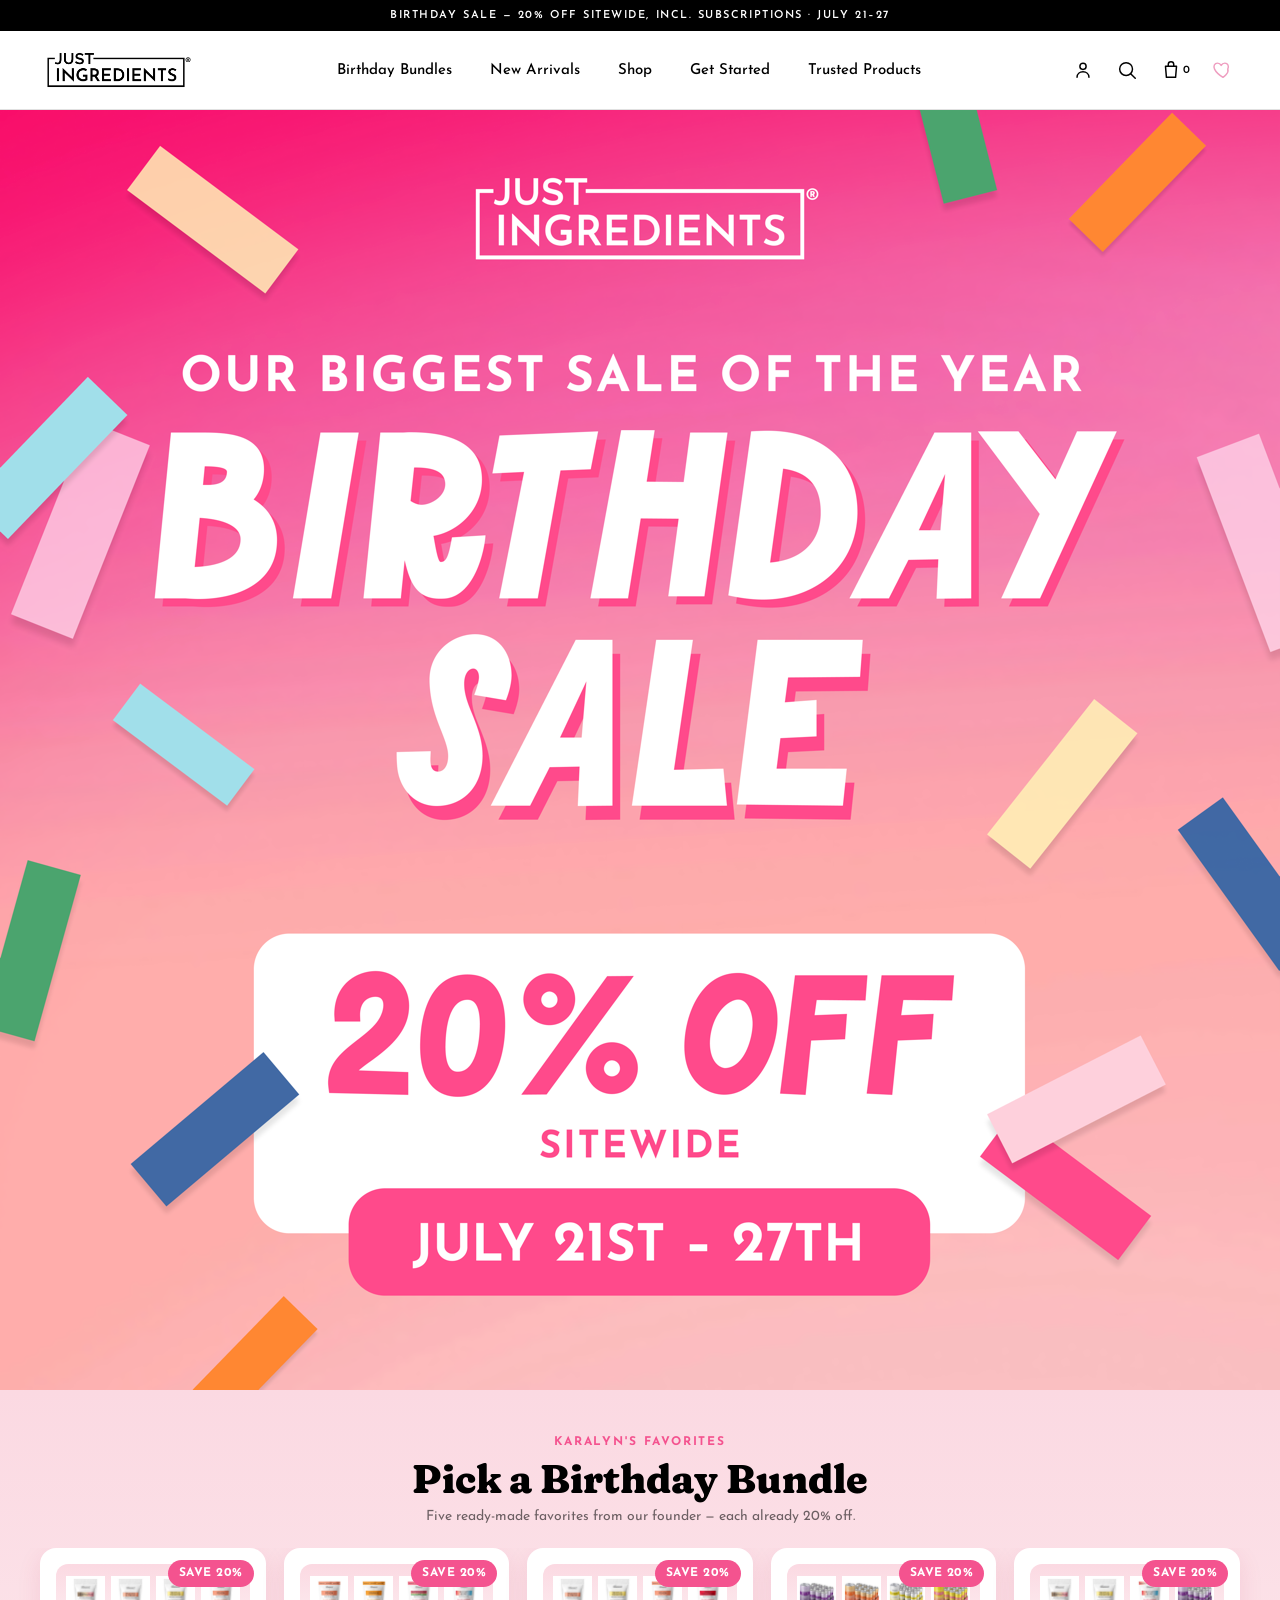
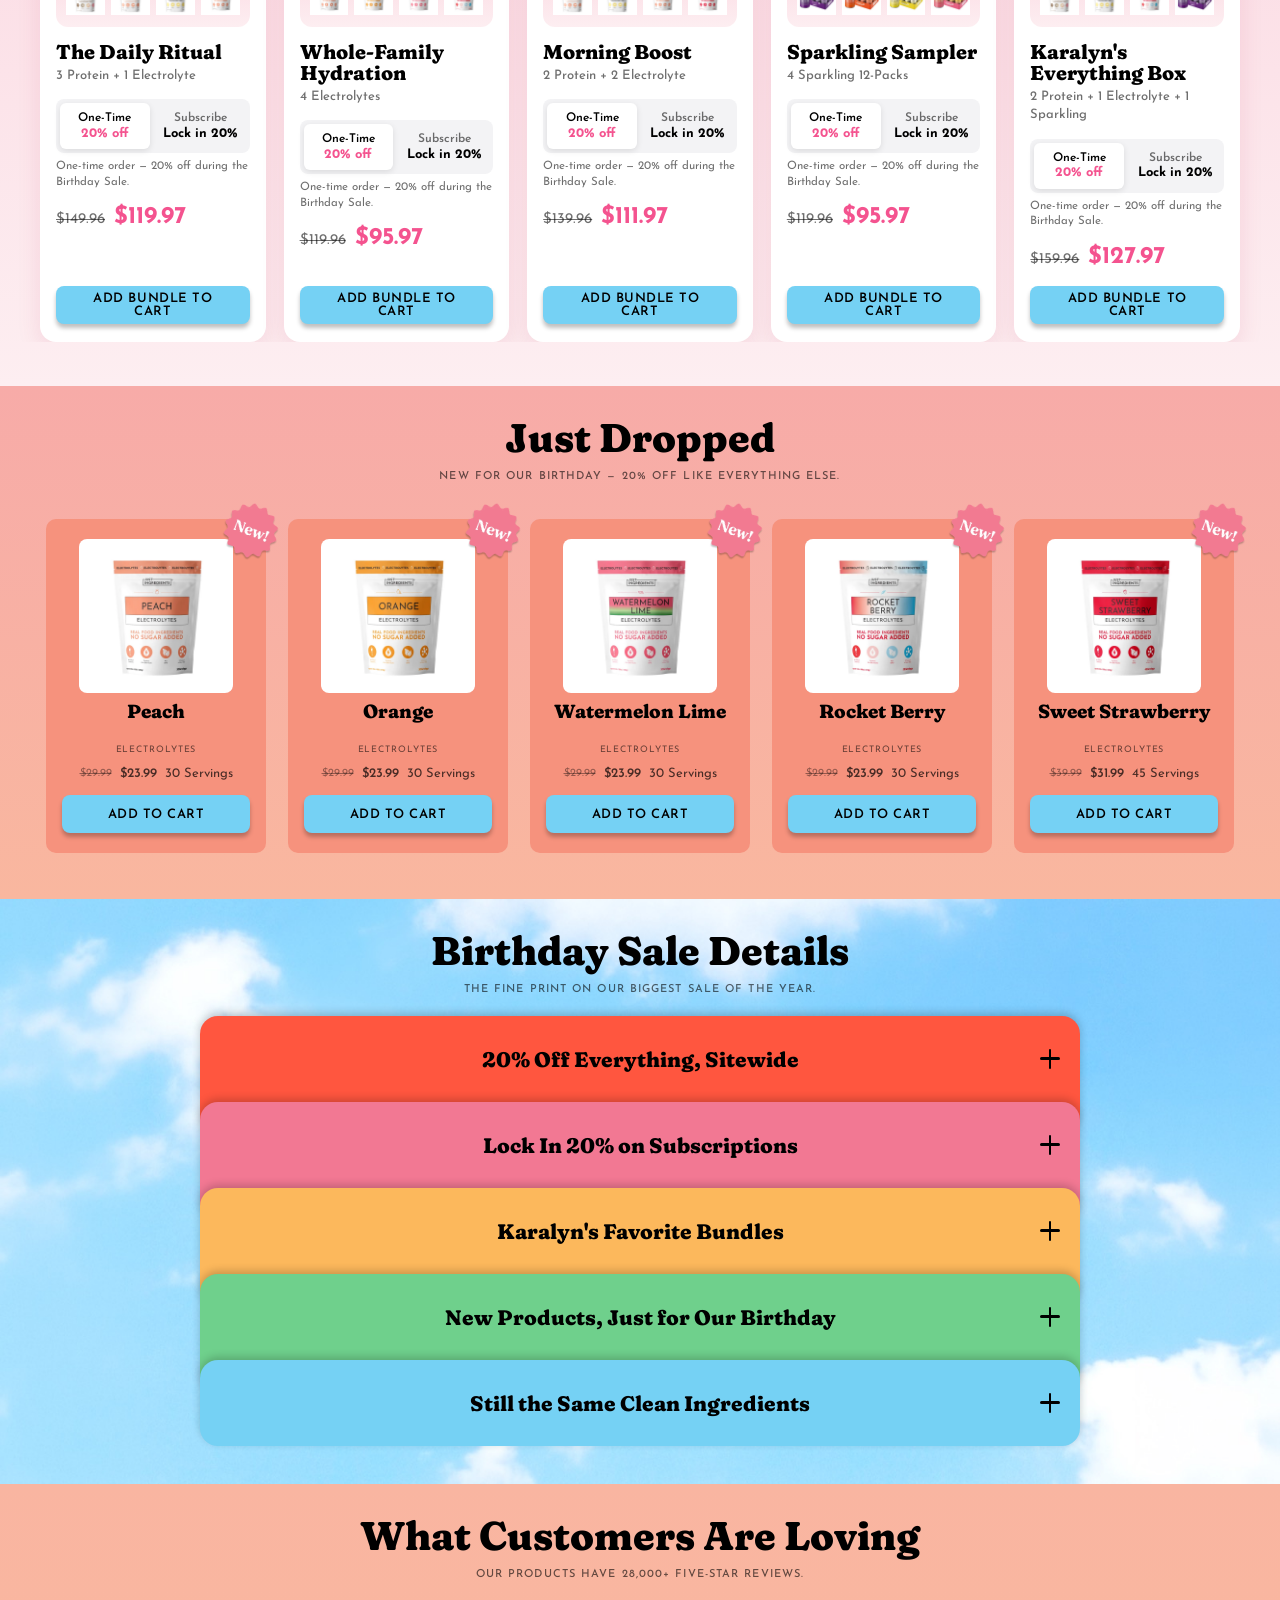
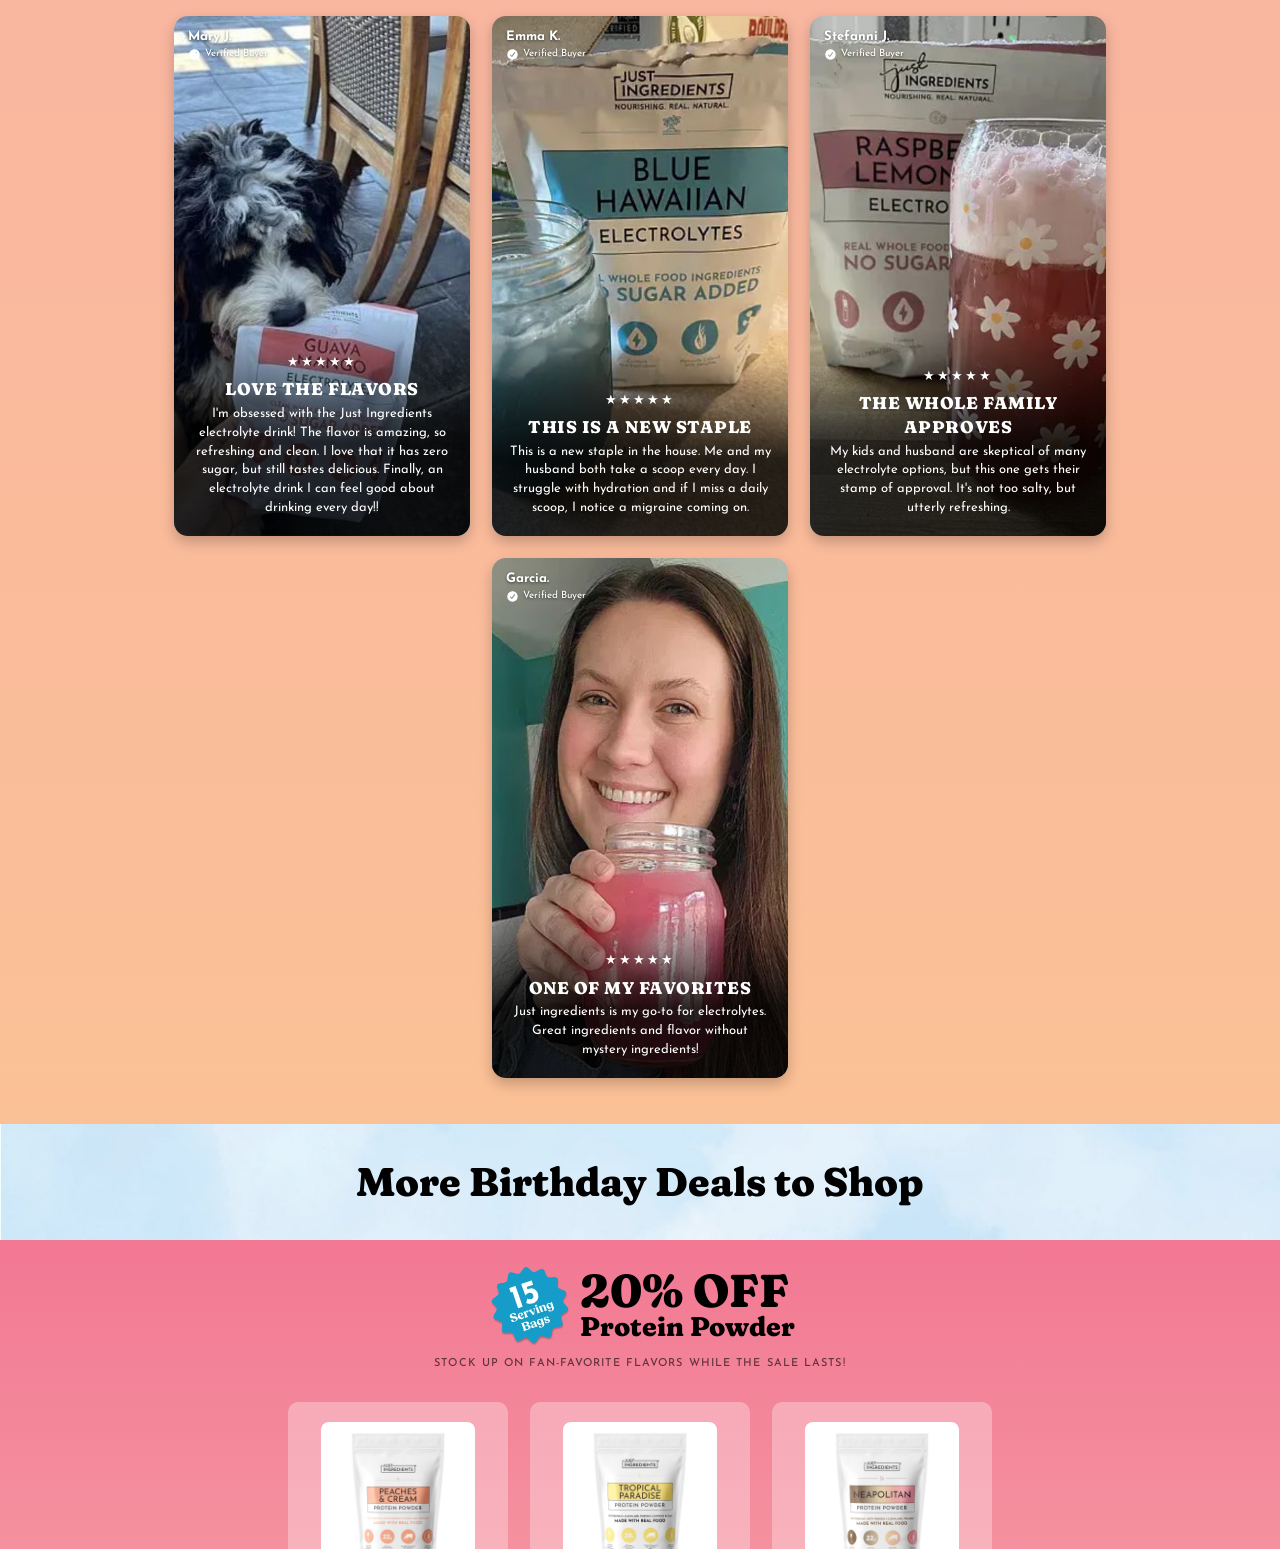
==== commit f823a355: "Use real provided banner art; mobile graphic full-bleed - Mobile hero: provided square birthday grap" ====
--- a/index.html
+++ b/index.html
@@ -7,11 +7,10 @@
   <meta name="description" content="Our biggest sale of the year. 20% off sitewide, including subscriptions — lock in 20% for life. Shop Karalyn's favorite preset bundles. July 21–27." />
   <link rel="icon" href="assets/images/favicon.svg" />
 
-  <!-- Fonts: Fraunces (display) + Josefin Sans (body) inherited from the brand
-       system; Fredoka adds the chunky rounded headline used on the sale banner -->
+  <!-- Fonts: Fraunces (display) + Josefin Sans (body) from the brand system -->
   <link rel="preconnect" href="https://fonts.googleapis.com" />
   <link rel="preconnect" href="https://fonts.gstatic.com" crossorigin />
-  <link rel="stylesheet" href="https://fonts.googleapis.com/css2?family=Fraunces:opsz,wght,SOFT,WONK@9..144,100..900,0..100,0..1&family=Fredoka:wght@500;600;700&family=Josefin+Sans:wght@400;500;600;700&display=swap" />
+  <link rel="stylesheet" href="https://fonts.googleapis.com/css2?family=Fraunces:opsz,wght,SOFT,WONK@9..144,100..900,0..100,0..1&family=Josefin+Sans:wght@400;500;600;700&display=swap" />
 
   <link rel="stylesheet" href="css/tokens.css" />
   <link rel="stylesheet" href="css/base.css" />
@@ -108,22 +107,19 @@
 
   <main id="main">
 
-    <!-- ===== Hero banner (two parallax layers: art + confetti) ===== -->
+    <!-- ===== Hero banner =====
+         Mobile: the square birthday graphic + a confetti overlay that falls
+         out of sync on scroll (js/hero-parallax.js).
+         Desktop (>=900px): the wide banner art swaps in via <picture>, and the
+         confetti overlay is hidden in CSS (confetti is baked into the wide art). -->
     <section class="hero-banner" id="heroBanner"
              aria-label="Just Ingredients Birthday Sale — 20% off sitewide, July 21 to 27">
-      <div class="hero-banner__art">
-        <div class="hero-banner__content">
-          <img class="hero-banner__logo" src="assets/images/logo-white.png" alt="Just Ingredients" />
-          <p class="hero-banner__eyebrow">Our Biggest Sale of the Year</p>
-          <h1 class="hero-banner__title">Birthday<br />Sale</h1>
-          <div class="hero-banner__offer">
-            <span class="hero-banner__pct">20% Off</span>
-            <span class="hero-banner__sitewide">Sitewide</span>
-          </div>
-          <p class="hero-banner__dates">July 21st – 27th</p>
-        </div>
-      </div>
-      <img class="hero-banner__confetti" src="assets/images/hero-confetti.svg" alt="" aria-hidden="true" />
+      <picture class="hero-banner__art">
+        <source media="(min-width: 900px)" srcset="assets/images/hero-birthday-desktop.jpg" />
+        <img src="assets/images/hero-birthday-mobile.png"
+             alt="Just Ingredients Birthday Sale — our biggest sale of the year, 20% off sitewide, July 21st to 27th" />
+      </picture>
+      <img class="hero-banner__confetti" src="assets/images/hero-confetti.png" alt="" aria-hidden="true" />
     </section>
 
     <!-- ===== Karalyn's Favorites: preset bundles ===== -->
--- a/css/birthday.css
+++ b/css/birthday.css
@@ -9,12 +9,14 @@
    ============================================================ */
 
 /* ============================================================
-   1. Hero banner (the provided art, rebuilt as two parallax layers)
+   1. Hero banner (provided art)
    ------------------------------------------------------------
-   .hero-banner__art   = pink gradient + text/logo (the "background")
-   .hero-banner__confetti = transparent confetti, the layer that falls
-   To use a real exported image instead, replace .hero-banner__art's
-   inner markup with <img class="hero-banner__art" src="...banner.jpg">.
+   .hero-banner__art      = the banner image (square graphic on mobile,
+                            wide banner on desktop via <picture>)
+   .hero-banner__confetti = transparent confetti overlay, the layer that
+                            falls out of sync on scroll. MOBILE ONLY -
+                            the desktop banner already has confetti baked
+                            in, so the overlay is hidden at >=900px.
    ============================================================ */
 
 .hero-banner {
@@ -24,161 +26,36 @@
 }
 
 .hero-banner__art {
+  display: block;
   position: relative;
   z-index: 1;
-  min-height: 74vh;
-  max-height: 720px;
-  display: flex;
-  align-items: center;
-  justify-content: center;
-  text-align: center;
-  padding: 32px 24px 40px;
-  background: var(--grad-birthday);
-  will-change: transform;
-}
-
-.hero-banner__content {
-  display: flex;
-  flex-direction: column;
-  align-items: center;
-  gap: 14px;
-  max-width: 560px;
-}
-
-.hero-banner__logo {
-  width: 132px;
+}
+
+.hero-banner__art img {
+  display: block;
+  width: 100%;
   height: auto;
-  margin-bottom: 4px;
-  order: 1;
-}
-
-.hero-banner__eyebrow {
-  order: 2;
-  color: var(--color-white);
-  font-weight: var(--weight-semibold);
-  text-transform: uppercase;
-  letter-spacing: 0.11em;
-  font-size: 13px;
-}
-
-.hero-banner__title {
-  order: 3;
-  font-family: 'Fredoka', var(--font-display);
-  font-style: italic;
-  font-weight: 700;
-  font-variation-settings: normal;
-  color: var(--color-white);
-  text-transform: uppercase;
-  line-height: 0.92;
-  font-size: clamp(40px, 13.5vw, 96px);
-  letter-spacing: -0.015em;
-  text-shadow: 4px 5px 0 rgba(236, 28, 109, 0.55);
-}
-
-.hero-banner__offer {
-  order: 4;
-  display: inline-flex;
-  flex-direction: column;
-  align-items: center;
-  gap: 2px;
-  background: var(--color-white);
-  border-radius: 22px;
-  padding: 16px 44px 14px;
-  margin-top: 6px;
-  box-shadow: 0 10px 24px rgba(180, 20, 70, 0.18);
-}
-
-.hero-banner__pct {
-  font-family: 'Fredoka', var(--font-display);
-  font-style: italic;
-  font-weight: 700;
-  font-variation-settings: normal;
-  color: var(--color-pink);
-  font-size: clamp(34px, 11vw, 52px);
-  line-height: 1;
-}
-
-.hero-banner__sitewide {
-  color: var(--color-pink);
-  text-transform: uppercase;
-  letter-spacing: 0.22em;
-  font-size: 13px;
-  font-weight: var(--weight-semibold);
-}
-
-.hero-banner__dates {
-  order: 5;
-  background: var(--color-pink);
-  color: var(--color-white);
-  font-weight: var(--weight-bold);
-  text-transform: uppercase;
-  letter-spacing: 0.08em;
-  font-size: 17px;
-  padding: 11px 28px;
-  border-radius: var(--radius-pill);
-  box-shadow: 0 8px 18px rgba(180, 20, 70, 0.22);
-}
-
-/* confetti overlay - taller than the hero so it has travel room */
+}
+
+/* confetti overlay - aligned to the square mobile banner, sized a touch
+   taller/wider so it has room to travel without exposing its edges */
 .hero-banner__confetti {
   position: absolute;
-  left: -6%;
-  top: -16%;
-  width: 112%;
-  height: 132%;
+  left: -4%;
+  top: -10%;
+  width: 108%;
+  height: 120%;
   z-index: 2;
   object-fit: cover;
   pointer-events: none;
   will-change: transform;
 }
 
-@media (prefers-reduced-motion: no-preference) {
-  .hero-banner__confetti {
-    animation: confetti-bob 9s ease-in-out infinite alternate;
-  }
-}
-
-@keyframes confetti-bob {
-  from { translate: 0 -6px; }
-  to   { translate: 0 6px; }
-}
-
-/* --- desktop: wide banner, drop the logo + 20% card (header carries them).
+/* --- desktop (>=900px): wide banner, hide the separate confetti layer.
    900px matches the SIS desktop breakpoint + carousel.js static threshold. --- */
 @media (min-width: 900px) {
-  .hero-banner__art {
-    min-height: 0;
-    height: 360px;
-    max-height: none;
-    padding: 0 56px;
-  }
-
-  .hero-banner__content {
-    max-width: var(--frame-desktop);
-    gap: 10px;
-  }
-
-  .hero-banner__logo,
-  .hero-banner__offer {
+  .hero-banner__confetti {
     display: none;
-  }
-
-  .hero-banner__title {
-    order: 1;
-    font-size: clamp(80px, 11vw, 150px);
-    text-shadow: 5px 6px 0 rgba(236, 28, 109, 0.5);
-  }
-
-  .hero-banner__eyebrow {
-    order: 2;
-    font-size: clamp(18px, 2.2vw, 30px);
-    letter-spacing: 0.2em;
-  }
-
-  .hero-banner__dates {
-    order: 3;
-    font-size: 20px;
-    margin-top: 6px;
   }
 }
 
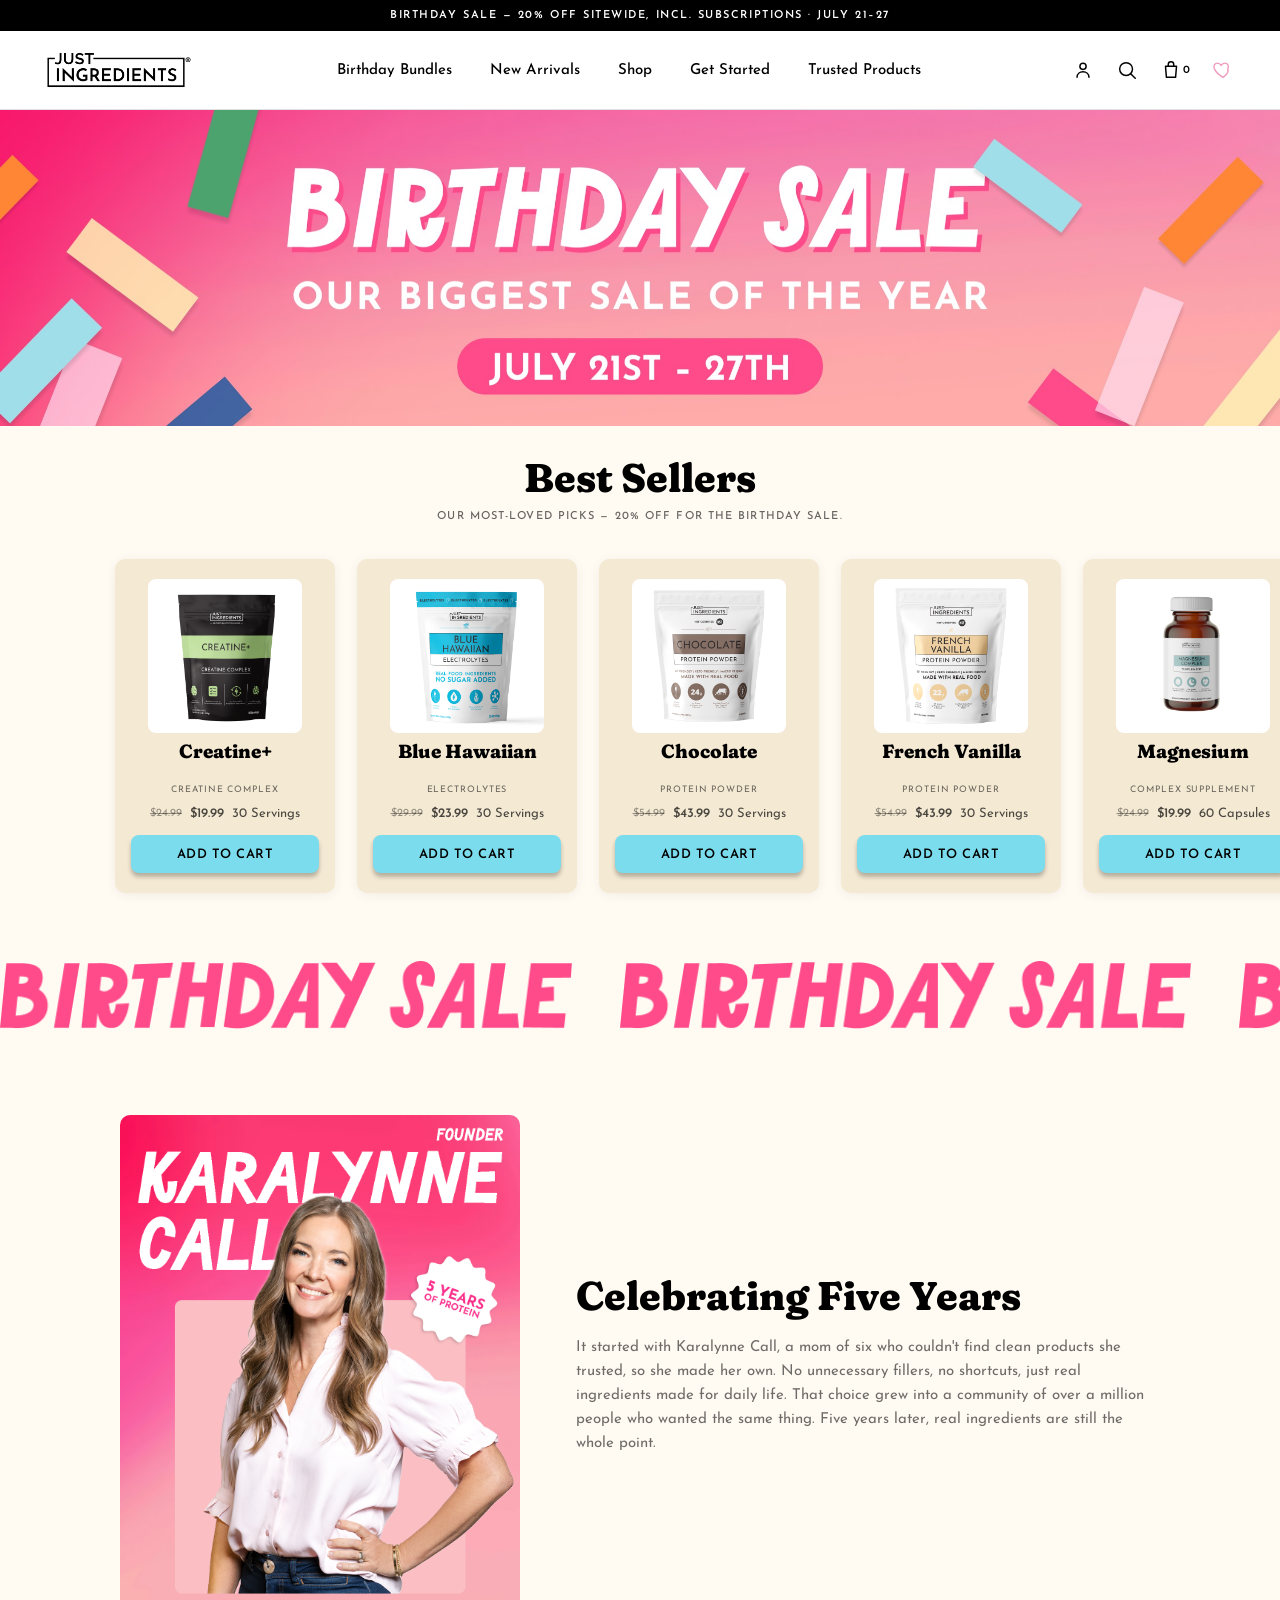
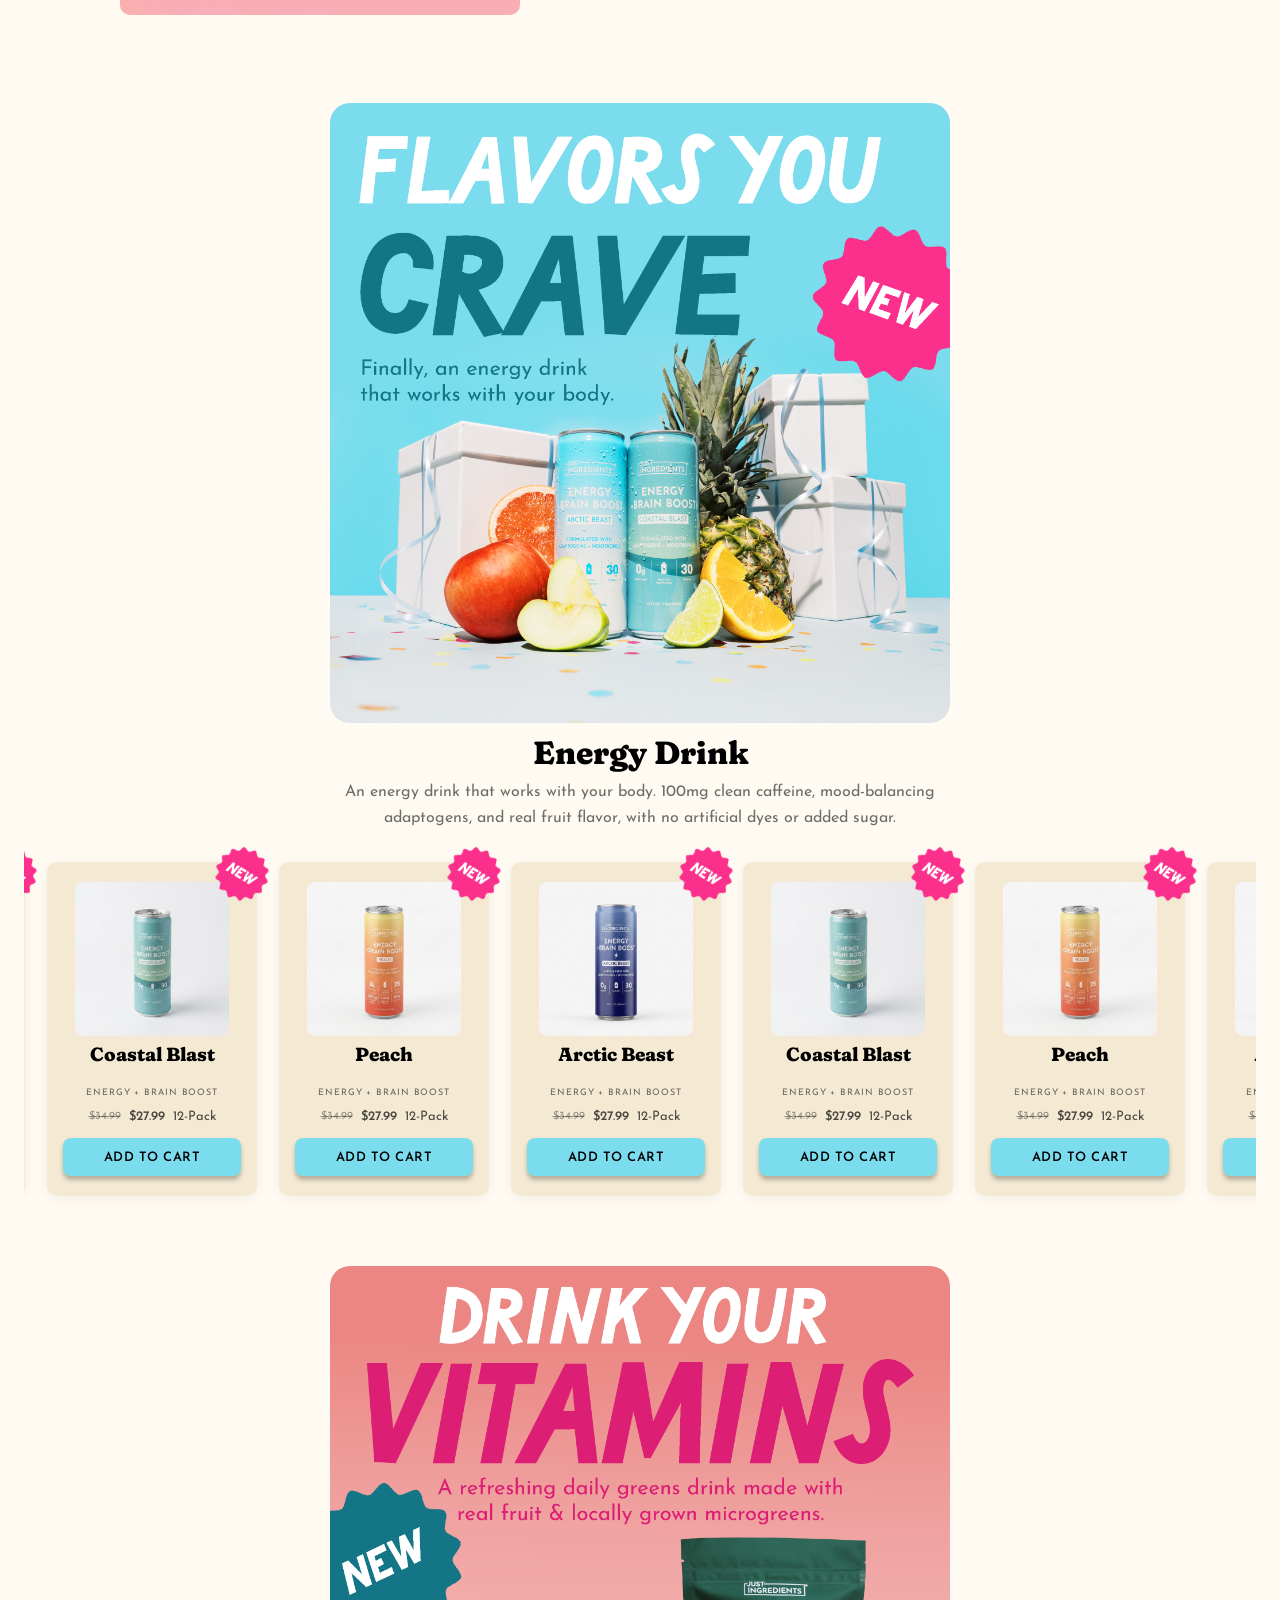
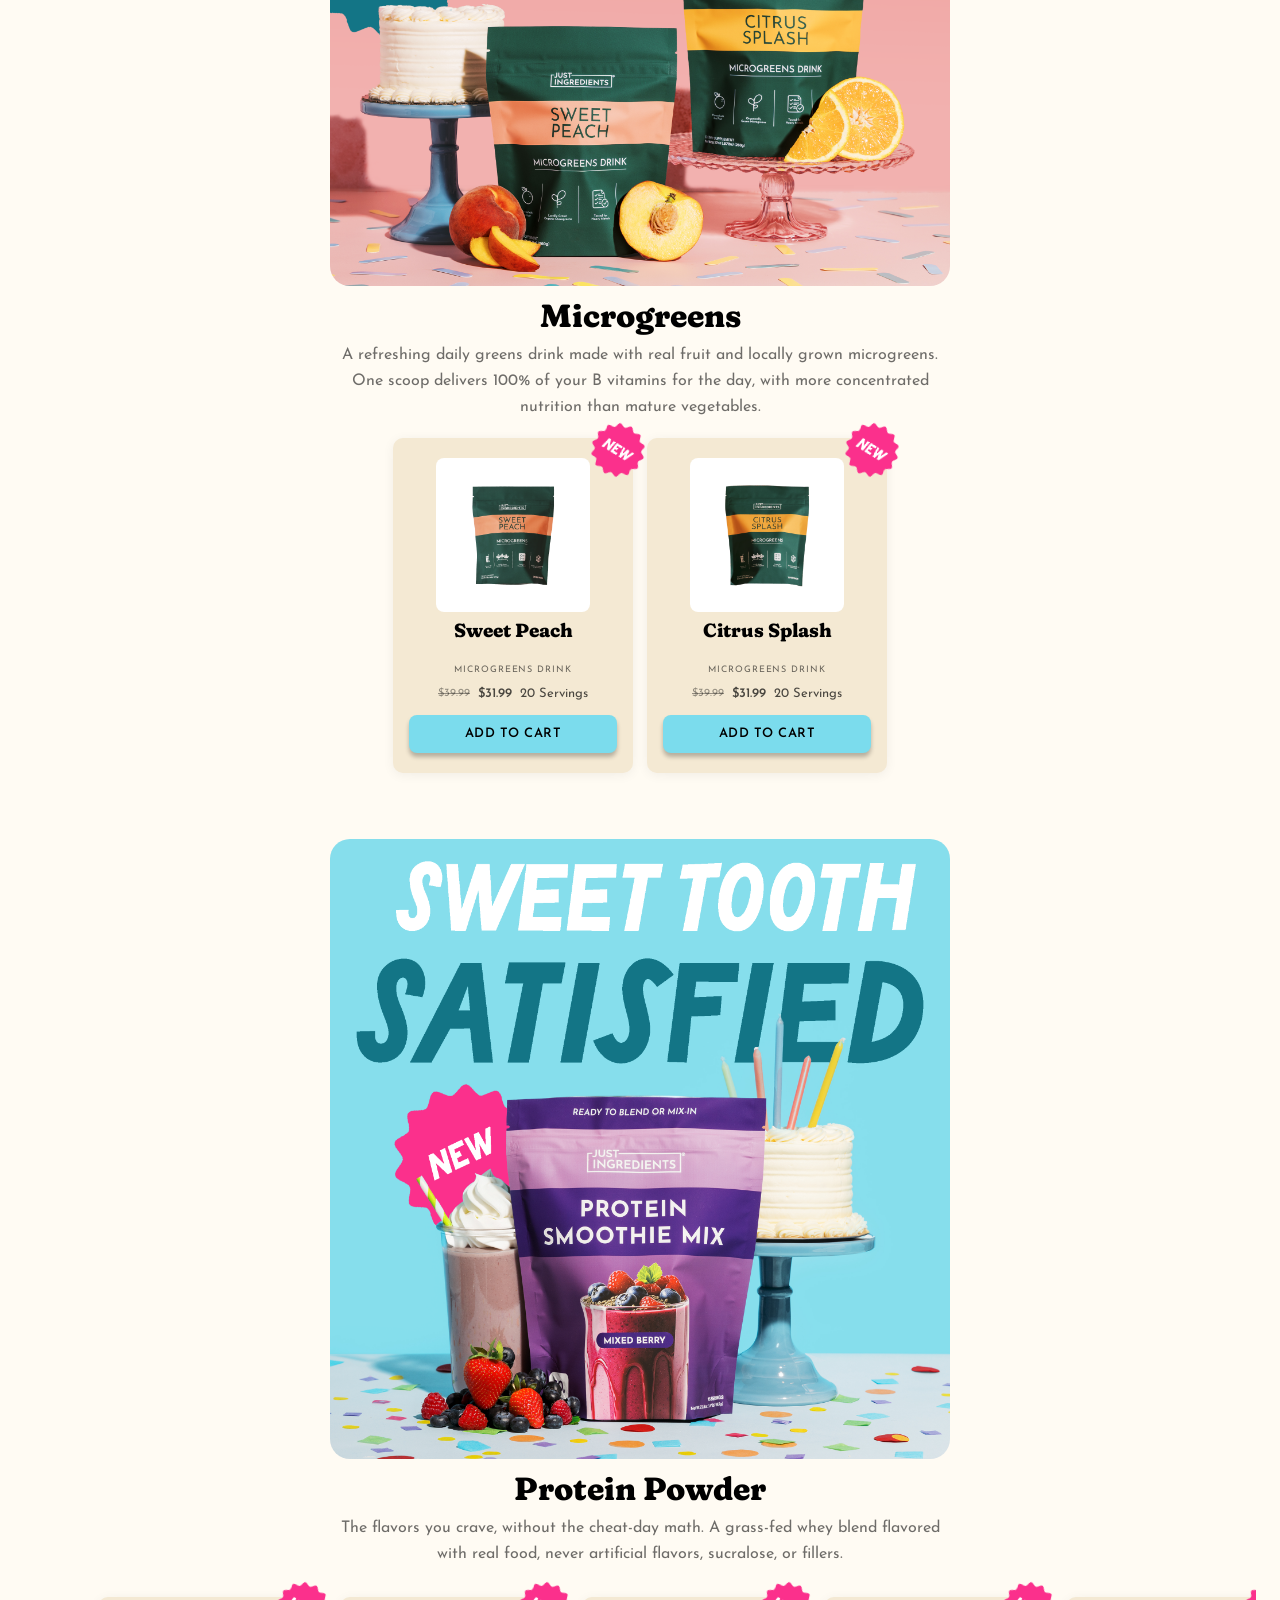
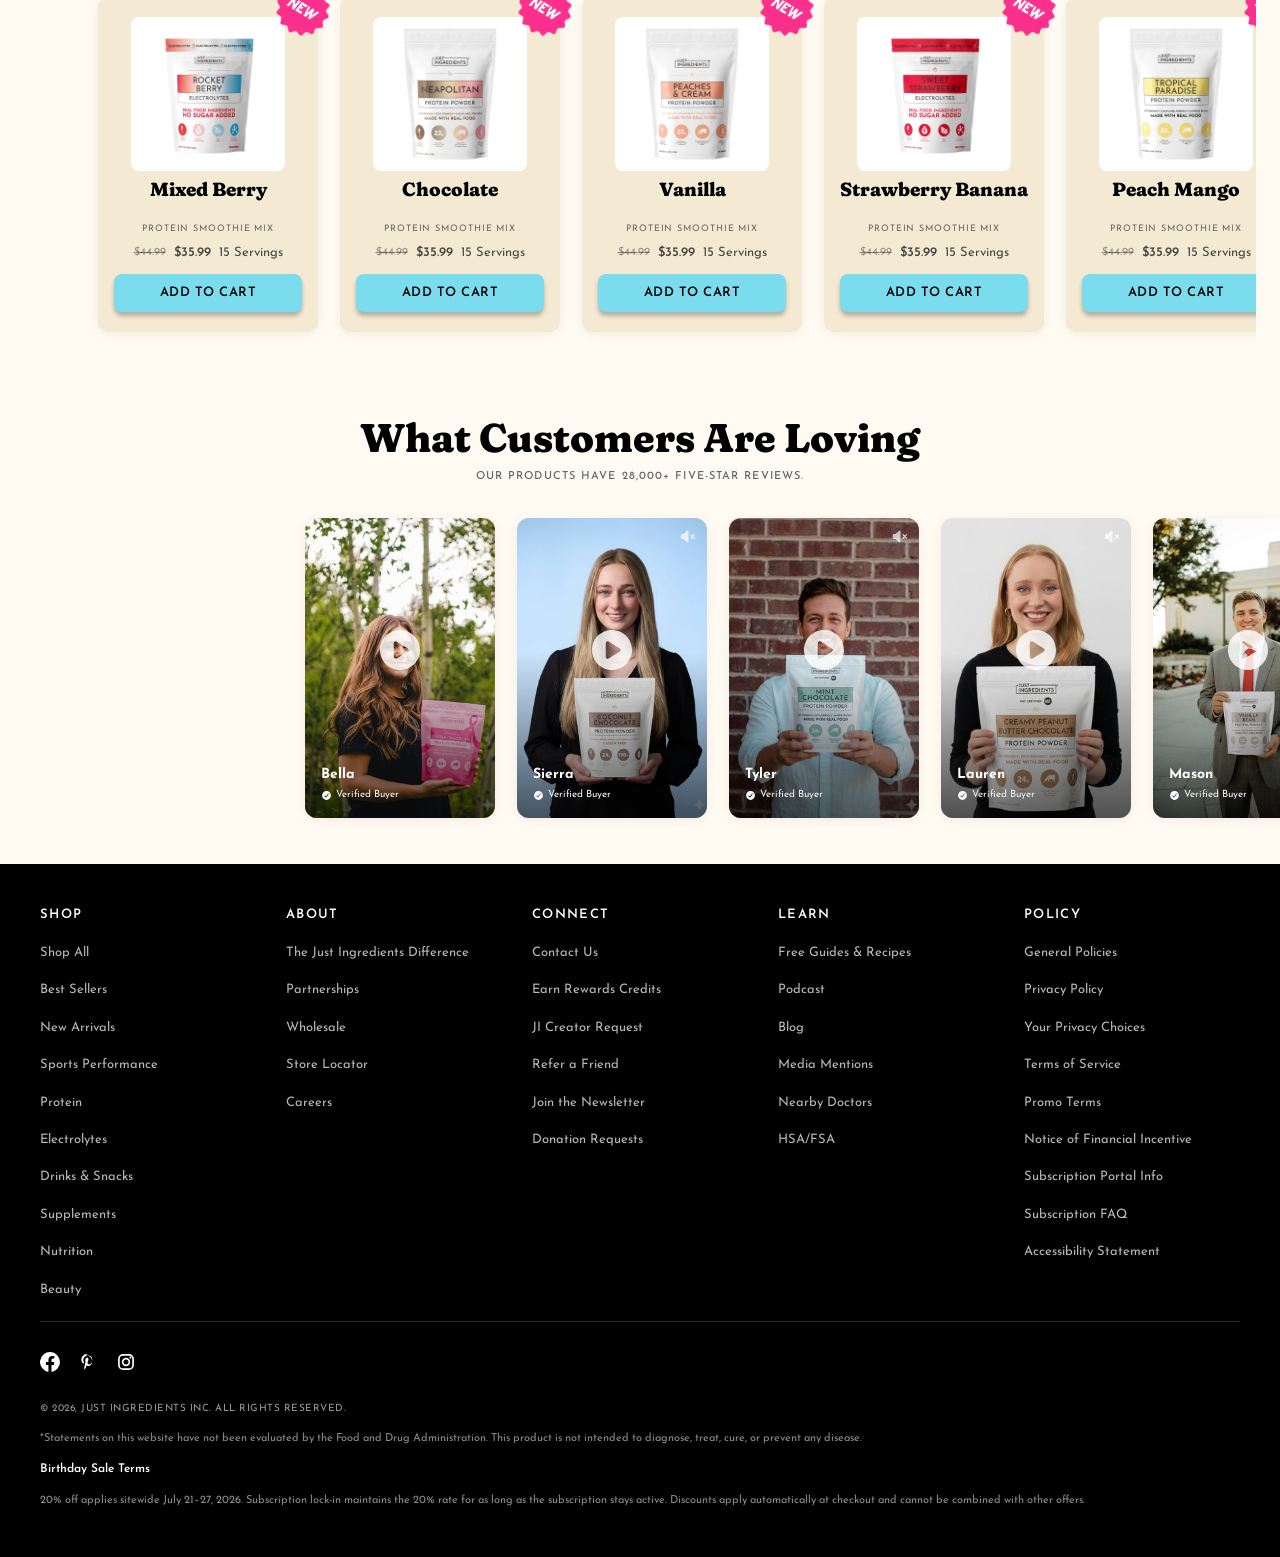
==== commit 613b3d22: "Add new-product sections, video reviews, tan theme, countdown bar - Announcement bar: live countdown" ====
--- a/index.html
+++ b/index.html
@@ -21,9 +21,17 @@
 
   <div class="site-top">
 
-    <!-- ===== Announcement bar ===== -->
+    <!-- ===== Announcement bar (live countdown) ===== -->
     <div class="announce">
-      <p class="announce__text">Birthday Sale — 20% Off Sitewide, Incl. Subscriptions · July 21–27</p>
+      <p class="announce__text" data-countdown data-deadline="2026-07-27T23:59:59">
+        <span class="announce__label">Birthday Sale Ends In</span>
+        <span class="countdown" aria-hidden="true">
+          <span class="countdown__unit"><b data-cd="days">28</b> Days</span>
+          <span class="countdown__unit"><b data-cd="hours">00</b> Hrs</span>
+          <span class="countdown__unit"><b data-cd="mins">00</b> Min</span>
+        </span>
+        <span class="visually-hidden" data-cd-sr>Birthday sale ends July 27.</span>
+      </p>
     </div>
 
     <!-- ===== Header ===== -->
@@ -122,173 +130,35 @@
       <img class="hero-banner__confetti" src="assets/images/hero-confetti.png" alt="" aria-hidden="true" />
     </section>
 
-    <!-- ===== Karalyn's Favorites: preset bundles ===== -->
-    <section class="bundles" id="bundles" aria-label="Karalyn's favorite bundles">
-      <header class="bundles__head">
-        <span class="bundles__kicker">Karalyn's Favorites</span>
-        <h2 class="bundles__title">Pick a Birthday Bundle</h2>
-        <p class="bundles__sub">Five ready-made favorites from our founder — each already 20% off.</p>
-      </header>
-
-      <div class="carousel" data-carousel data-carousel-static-desktop>
-        <div class="carousel__viewport">
-          <div class="carousel__track">
-
-            <!-- Bundle 1 -->
-            <article class="bundle-card" data-product-card data-planpick-card>
-              <span class="bundle-card__save">Save 20%</span>
-              <div class="bundle-card__media">
-                <img class="bundle-card__thumb" data-product-img src="assets/images/products/neapolitan.webp" alt="Neapolitan Protein" />
-                <img class="bundle-card__thumb" src="assets/images/products/peaches-and-cream.webp" alt="Peaches and Cream Protein" />
-                <img class="bundle-card__thumb" src="assets/images/products/tropical-paradise.webp" alt="Tropical Paradise Protein" />
-                <img class="bundle-card__thumb" src="assets/images/products/peach-electrolytes.webp" alt="Peach Electrolytes" />
-              </div>
-              <h3 class="bundle-card__name">The Daily Ritual</h3>
-              <p class="bundle-card__contents">3 Protein + 1 Electrolyte</p>
-              <div class="planpick" role="group" aria-label="Purchase plan">
-                <button class="planpick__btn is-active" type="button" data-plan="once" aria-pressed="true">One-Time<b>20% off</b></button>
-                <button class="planpick__btn" type="button" data-plan="sub" aria-pressed="false">Subscribe<b>Lock in 20%</b></button>
-              </div>
-              <p class="bundle-card__note" data-plan-note>One-time order — 20% off during the Birthday Sale.</p>
-              <p class="bundle-card__price">
-                <span class="bundle-card__was">$149.96</span>
-                <span class="bundle-card__now">$119.97</span>
-              </p>
-              <button class="btn-add btn-add--block" type="button" data-add-to-cart
-                      data-id="daily-ritual" data-name="The Daily Ritual Bundle"
-                      data-image="assets/images/products/neapolitan.webp">
-                <span class="btn-add__label">Add Bundle to Cart</span>
-              </button>
-            </article>
-
-            <!-- Bundle 2 -->
-            <article class="bundle-card" data-product-card data-planpick-card>
-              <span class="bundle-card__save">Save 20%</span>
-              <div class="bundle-card__media">
-                <img class="bundle-card__thumb" data-product-img src="assets/images/products/peach-electrolytes.webp" alt="Peach Electrolytes" />
-                <img class="bundle-card__thumb" src="assets/images/products/orange-electrolytes.webp" alt="Orange Electrolytes" />
-                <img class="bundle-card__thumb" src="assets/images/products/watermelon-lime.webp" alt="Watermelon Lime Electrolytes" />
-                <img class="bundle-card__thumb" src="assets/images/products/rocket-berry.webp" alt="Rocket Berry Electrolytes" />
-              </div>
-              <h3 class="bundle-card__name">Whole-Family Hydration</h3>
-              <p class="bundle-card__contents">4 Electrolytes</p>
-              <div class="planpick" role="group" aria-label="Purchase plan">
-                <button class="planpick__btn is-active" type="button" data-plan="once" aria-pressed="true">One-Time<b>20% off</b></button>
-                <button class="planpick__btn" type="button" data-plan="sub" aria-pressed="false">Subscribe<b>Lock in 20%</b></button>
-              </div>
-              <p class="bundle-card__note" data-plan-note>One-time order — 20% off during the Birthday Sale.</p>
-              <p class="bundle-card__price">
-                <span class="bundle-card__was">$119.96</span>
-                <span class="bundle-card__now">$95.97</span>
-              </p>
-              <button class="btn-add btn-add--block" type="button" data-add-to-cart
-                      data-id="family-hydration" data-name="Whole-Family Hydration Bundle"
-                      data-image="assets/images/products/peach-electrolytes.webp">
-                <span class="btn-add__label">Add Bundle to Cart</span>
-              </button>
-            </article>
-
-            <!-- Bundle 3 -->
-            <article class="bundle-card" data-product-card data-planpick-card>
-              <span class="bundle-card__save">Save 20%</span>
-              <div class="bundle-card__media">
-                <img class="bundle-card__thumb" data-product-img src="assets/images/products/peaches-and-cream.webp" alt="Peaches and Cream Protein" />
-                <img class="bundle-card__thumb" src="assets/images/products/tropical-paradise.webp" alt="Tropical Paradise Protein" />
-                <img class="bundle-card__thumb" src="assets/images/products/peach-electrolytes.webp" alt="Peach Electrolytes" />
-                <img class="bundle-card__thumb" src="assets/images/products/sweet-strawberry.webp" alt="Sweet Strawberry Electrolytes" />
-              </div>
-              <h3 class="bundle-card__name">Morning Boost</h3>
-              <p class="bundle-card__contents">2 Protein + 2 Electrolyte</p>
-              <div class="planpick" role="group" aria-label="Purchase plan">
-                <button class="planpick__btn is-active" type="button" data-plan="once" aria-pressed="true">One-Time<b>20% off</b></button>
-                <button class="planpick__btn" type="button" data-plan="sub" aria-pressed="false">Subscribe<b>Lock in 20%</b></button>
-              </div>
-              <p class="bundle-card__note" data-plan-note>One-time order — 20% off during the Birthday Sale.</p>
-              <p class="bundle-card__price">
-                <span class="bundle-card__was">$139.96</span>
-                <span class="bundle-card__now">$111.97</span>
-              </p>
-              <button class="btn-add btn-add--block" type="button" data-add-to-cart
-                      data-id="morning-boost" data-name="Morning Boost Bundle"
-                      data-image="assets/images/products/peaches-and-cream.webp">
-                <span class="btn-add__label">Add Bundle to Cart</span>
-              </button>
-            </article>
-
-            <!-- Bundle 4 -->
-            <article class="bundle-card" data-product-card data-planpick-card>
-              <span class="bundle-card__save">Save 20%</span>
-              <div class="bundle-card__media">
-                <img class="bundle-card__thumb" data-product-img src="assets/images/products/grape-soda.webp" alt="Grape Soda Sparkling" />
-                <img class="bundle-card__thumb" src="assets/images/products/orange-fizz.webp" alt="Orange Fizz Sparkling" />
-                <img class="bundle-card__thumb" src="assets/images/products/lemonade.webp" alt="Lemonade Sparkling" />
-                <img class="bundle-card__thumb" src="assets/images/products/strawberry-lemonade.webp" alt="Strawberry Lemonade Sparkling" />
-              </div>
-              <h3 class="bundle-card__name">Sparkling Sampler</h3>
-              <p class="bundle-card__contents">4 Sparkling 12-Packs</p>
-              <div class="planpick" role="group" aria-label="Purchase plan">
-                <button class="planpick__btn is-active" type="button" data-plan="once" aria-pressed="true">One-Time<b>20% off</b></button>
-                <button class="planpick__btn" type="button" data-plan="sub" aria-pressed="false">Subscribe<b>Lock in 20%</b></button>
-              </div>
-              <p class="bundle-card__note" data-plan-note>One-time order — 20% off during the Birthday Sale.</p>
-              <p class="bundle-card__price">
-                <span class="bundle-card__was">$119.96</span>
-                <span class="bundle-card__now">$95.97</span>
-              </p>
-              <button class="btn-add btn-add--block" type="button" data-add-to-cart
-                      data-id="sparkling-sampler" data-name="Sparkling Sampler Bundle"
-                      data-image="assets/images/products/grape-soda.webp">
-                <span class="btn-add__label">Add Bundle to Cart</span>
-              </button>
-            </article>
-
-            <!-- Bundle 5 -->
-            <article class="bundle-card" data-product-card data-planpick-card>
-              <span class="bundle-card__save">Save 20%</span>
-              <div class="bundle-card__media">
-                <img class="bundle-card__thumb" data-product-img src="assets/images/products/neapolitan.webp" alt="Neapolitan Protein" />
-                <img class="bundle-card__thumb" src="assets/images/products/tropical-paradise.webp" alt="Tropical Paradise Protein" />
-                <img class="bundle-card__thumb" src="assets/images/products/rocket-berry.webp" alt="Rocket Berry Electrolytes" />
-                <img class="bundle-card__thumb" src="assets/images/products/grape-soda.webp" alt="Grape Soda Sparkling" />
-              </div>
-              <h3 class="bundle-card__name">Karalyn's Everything Box</h3>
-              <p class="bundle-card__contents">2 Protein + 1 Electrolyte + 1 Sparkling</p>
-              <div class="planpick" role="group" aria-label="Purchase plan">
-                <button class="planpick__btn is-active" type="button" data-plan="once" aria-pressed="true">One-Time<b>20% off</b></button>
-                <button class="planpick__btn" type="button" data-plan="sub" aria-pressed="false">Subscribe<b>Lock in 20%</b></button>
-              </div>
-              <p class="bundle-card__note" data-plan-note>One-time order — 20% off during the Birthday Sale.</p>
-              <p class="bundle-card__price">
-                <span class="bundle-card__was">$159.96</span>
-                <span class="bundle-card__now">$127.97</span>
-              </p>
-              <button class="btn-add btn-add--block" type="button" data-add-to-cart
-                      data-id="everything-box" data-name="Karalyn's Everything Box"
-                      data-image="assets/images/products/neapolitan.webp">
-                <span class="btn-add__label">Add Bundle to Cart</span>
-              </button>
-            </article>
-
-          </div>
-        </div>
-      </div>
-      <p class="carousel__hint" aria-hidden="true">&lsaquo; Swipe &rsaquo;</p>
-    </section>
-
-    <!-- ===== New Arrivals carousel ===== -->
-    <section class="carousel-section carousel-section--electrolytes" id="new">
+    <!-- ===== Best Sellers ===== -->
+    <section class="carousel-section carousel-section--bestsellers" id="bestsellers" aria-label="Best sellers">
       <header class="section-head">
-        <h2 class="section-head__title">Just Dropped</h2>
-        <p class="section-head__sub">New for our birthday — 20% off like everything else.</p>
+        <h2 class="section-head__title">Best Sellers</h2>
+        <p class="section-head__sub">Our most-loved picks — 20% off for the Birthday Sale.</p>
       </header>
       <div class="carousel" data-carousel data-carousel-static-desktop>
         <div class="carousel__viewport">
           <div class="carousel__track">
 
             <article class="pcard" data-product-card>
-              <img class="pcard__badge" src="assets/images/badge-new-pink.webp" alt="" />
-              <img class="pcard__img" data-product-img src="assets/images/products/peach-electrolytes.webp" alt="Peach Electrolytes" />
-              <h3 class="pcard__name">Peach</h3>
+              <img class="pcard__img" data-product-img src="assets/images/best-creatine.png" alt="Creatine+ Creatine Complex" />
+              <h3 class="pcard__name">Creatine+</h3>
+              <p class="pcard__type">Creatine Complex</p>
+              <p class="pcard__meta">
+                <span class="pcard__was">$24.99</span>
+                <span class="pcard__price">$19.99</span>
+                <span>30 Servings</span>
+              </p>
+              <button class="btn-add btn-add--block" type="button" data-add-to-cart
+                      data-id="creatine-plus" data-name="Creatine+"
+                      data-image="assets/images/best-creatine.png">
+                <span class="btn-add__label">Add to Cart</span>
+              </button>
+            </article>
+
+            <article class="pcard" data-product-card>
+              <img class="pcard__img" data-product-img src="assets/images/best-electrolytes.png" alt="Blue Hawaiian Electrolytes" />
+              <h3 class="pcard__name">Blue Hawaiian</h3>
               <p class="pcard__type">Electrolytes</p>
               <p class="pcard__meta">
                 <span class="pcard__was">$29.99</span>
@@ -296,155 +166,324 @@
                 <span>30 Servings</span>
               </p>
               <button class="btn-add btn-add--block" type="button" data-add-to-cart
-                      data-id="peach" data-name="Peach Electrolytes"
-                      data-image="assets/images/products/peach-electrolytes.webp">
-                <span class="btn-add__label">Add to Cart</span>
-              </button>
-            </article>
-
-            <article class="pcard" data-product-card>
-              <img class="pcard__badge" src="assets/images/badge-new-pink.webp" alt="" />
-              <img class="pcard__img" data-product-img src="assets/images/products/orange-electrolytes.webp" alt="Orange Electrolytes" />
-              <h3 class="pcard__name">Orange</h3>
-              <p class="pcard__type">Electrolytes</p>
-              <p class="pcard__meta">
-                <span class="pcard__was">$29.99</span>
-                <span class="pcard__price">$23.99</span>
+                      data-id="blue-hawaiian" data-name="Blue Hawaiian Electrolytes"
+                      data-image="assets/images/best-electrolytes.png">
+                <span class="btn-add__label">Add to Cart</span>
+              </button>
+            </article>
+
+            <article class="pcard" data-product-card>
+              <img class="pcard__img" data-product-img src="assets/images/best-chocolate-protein.png" alt="Chocolate Protein Powder" />
+              <h3 class="pcard__name">Chocolate</h3>
+              <p class="pcard__type">Protein Powder</p>
+              <p class="pcard__meta">
+                <span class="pcard__was">$54.99</span>
+                <span class="pcard__price">$43.99</span>
                 <span>30 Servings</span>
               </p>
               <button class="btn-add btn-add--block" type="button" data-add-to-cart
-                      data-id="orange" data-name="Orange Electrolytes"
-                      data-image="assets/images/products/orange-electrolytes.webp">
-                <span class="btn-add__label">Add to Cart</span>
-              </button>
-            </article>
-
-            <article class="pcard" data-product-card>
-              <img class="pcard__badge" src="assets/images/badge-new-pink.webp" alt="" />
-              <img class="pcard__img" data-product-img src="assets/images/products/watermelon-lime.webp" alt="Watermelon Lime Electrolytes" />
-              <h3 class="pcard__name">Watermelon Lime</h3>
-              <p class="pcard__type">Electrolytes</p>
-              <p class="pcard__meta">
-                <span class="pcard__was">$29.99</span>
-                <span class="pcard__price">$23.99</span>
+                      data-id="chocolate-protein" data-name="Chocolate Protein Powder"
+                      data-image="assets/images/best-chocolate-protein.png">
+                <span class="btn-add__label">Add to Cart</span>
+              </button>
+            </article>
+
+            <article class="pcard" data-product-card>
+              <img class="pcard__img" data-product-img src="assets/images/best-vanilla-protein.png" alt="French Vanilla Protein Powder" />
+              <h3 class="pcard__name">French Vanilla</h3>
+              <p class="pcard__type">Protein Powder</p>
+              <p class="pcard__meta">
+                <span class="pcard__was">$54.99</span>
+                <span class="pcard__price">$43.99</span>
                 <span>30 Servings</span>
               </p>
               <button class="btn-add btn-add--block" type="button" data-add-to-cart
-                      data-id="watermelon-lime" data-name="Watermelon Lime Electrolytes"
-                      data-image="assets/images/products/watermelon-lime.webp">
-                <span class="btn-add__label">Add to Cart</span>
-              </button>
-            </article>
-
-            <article class="pcard" data-product-card>
-              <img class="pcard__badge" src="assets/images/badge-new-pink.webp" alt="" />
-              <img class="pcard__img" data-product-img src="assets/images/products/rocket-berry.webp" alt="Rocket Berry Electrolytes" />
-              <h3 class="pcard__name">Rocket Berry</h3>
-              <p class="pcard__type">Electrolytes</p>
-              <p class="pcard__meta">
-                <span class="pcard__was">$29.99</span>
-                <span class="pcard__price">$23.99</span>
-                <span>30 Servings</span>
-              </p>
-              <button class="btn-add btn-add--block" type="button" data-add-to-cart
-                      data-id="rocket-berry" data-name="Rocket Berry Electrolytes"
+                      data-id="french-vanilla-protein" data-name="French Vanilla Protein Powder"
+                      data-image="assets/images/best-vanilla-protein.png">
+                <span class="btn-add__label">Add to Cart</span>
+              </button>
+            </article>
+
+            <article class="pcard" data-product-card>
+              <img class="pcard__img" data-product-img src="assets/images/best-magnesium.png" alt="Magnesium Complex Supplement" />
+              <h3 class="pcard__name">Magnesium</h3>
+              <p class="pcard__type">Complex Supplement</p>
+              <p class="pcard__meta">
+                <span class="pcard__was">$24.99</span>
+                <span class="pcard__price">$19.99</span>
+                <span>60 Capsules</span>
+              </p>
+              <button class="btn-add btn-add--block" type="button" data-add-to-cart
+                      data-id="magnesium-complex" data-name="Magnesium Complex"
+                      data-image="assets/images/best-magnesium.png">
+                <span class="btn-add__label">Add to Cart</span>
+              </button>
+            </article>
+
+          </div>
+        </div>
+      </div>
+      <p class="carousel__hint" aria-hidden="true">&lsaquo; Swipe &rsaquo;</p>
+    </section>
+
+    <!-- ===== Scrolling "Birthday Sale" marquee ===== -->
+    <section class="marquee" aria-hidden="true">
+      <div class="marquee__track">
+        <div class="marquee__group">
+          <img class="marquee__img" src="assets/images/birthday-sale-text.png" alt="" />
+          <img class="marquee__img" src="assets/images/birthday-sale-text.png" alt="" />
+          <img class="marquee__img" src="assets/images/birthday-sale-text.png" alt="" />
+          <img class="marquee__img" src="assets/images/birthday-sale-text.png" alt="" />
+          <img class="marquee__img" src="assets/images/birthday-sale-text.png" alt="" />
+          <img class="marquee__img" src="assets/images/birthday-sale-text.png" alt="" />
+          <img class="marquee__img" src="assets/images/birthday-sale-text.png" alt="" />
+          <img class="marquee__img" src="assets/images/birthday-sale-text.png" alt="" />
+        </div>
+        <div class="marquee__group">
+          <img class="marquee__img" src="assets/images/birthday-sale-text.png" alt="" />
+          <img class="marquee__img" src="assets/images/birthday-sale-text.png" alt="" />
+          <img class="marquee__img" src="assets/images/birthday-sale-text.png" alt="" />
+          <img class="marquee__img" src="assets/images/birthday-sale-text.png" alt="" />
+          <img class="marquee__img" src="assets/images/birthday-sale-text.png" alt="" />
+          <img class="marquee__img" src="assets/images/birthday-sale-text.png" alt="" />
+          <img class="marquee__img" src="assets/images/birthday-sale-text.png" alt="" />
+          <img class="marquee__img" src="assets/images/birthday-sale-text.png" alt="" />
+        </div>
+      </div>
+    </section>
+
+    <!-- ===== Founder story ===== -->
+    <section class="founder" id="founder" aria-label="Celebrating Five Years">
+      <div class="founder__inner">
+        <img class="founder__image" src="assets/images/karalynne-founder.png"
+             alt="Karalynne Call, founder of Just Ingredients" />
+        <div class="founder__body">
+          <h2 class="founder__title">Celebrating Five Years</h2>
+          <p class="founder__text">It started with Karalynne Call, a mom of six who couldn't find clean products she trusted, so she made her own. No unnecessary fillers, no shortcuts, just real ingredients made for daily life. That choice grew into a community of over a million people who wanted the same thing. Five years later, real ingredients are still the whole point.</p>
+        </div>
+      </div>
+    </section>
+
+    <!-- ===== Flavors You Crave (new Energy + Brain Boost line) ===== -->
+    <section class="flavors" id="flavors" aria-label="New flavors you crave">
+      <img class="flavors__banner" src="assets/images/flavors-crave.png"
+           alt="Flavors You Crave — finally, an energy drink that works with your body" />
+      <div class="flavors__copy">
+        <h3>Energy Drink</h3>
+        <p>An energy drink that works with your body. 100mg clean caffeine, mood-balancing adaptogens, and real fruit flavor, with no artificial dyes or added sugar.</p>
+      </div>
+
+      <div class="carousel" data-carousel>
+        <div class="carousel__viewport">
+          <div class="carousel__track">
+
+        <article class="pcard" data-product-card>
+          <img class="pcard__badge" src="assets/images/badge-new.png" alt="New" />
+          <img class="pcard__img" data-product-img src="assets/images/energy-arctic-beast.png" alt="Arctic Beast" />
+          <h3 class="pcard__name">Arctic Beast</h3>
+          <p class="pcard__type">Energy + Brain Boost</p>
+          <p class="pcard__meta">
+            <span class="pcard__was">$34.99</span>
+            <span class="pcard__price">$27.99</span>
+            <span>12-Pack</span>
+          </p>
+          <button class="btn-add btn-add--block" type="button" data-add-to-cart
+                  data-id="energy-arctic" data-name="Arctic Beast Energy"
+                  data-image="assets/images/energy-arctic-beast.png">
+            <span class="btn-add__label">Add to Cart</span>
+          </button>
+        </article>
+
+        <article class="pcard" data-product-card>
+          <img class="pcard__badge" src="assets/images/badge-new.png" alt="New" />
+          <img class="pcard__img" data-product-img src="assets/images/energy-coastal-blast.png" alt="Coastal Blast" />
+          <h3 class="pcard__name">Coastal Blast</h3>
+          <p class="pcard__type">Energy + Brain Boost</p>
+          <p class="pcard__meta">
+            <span class="pcard__was">$34.99</span>
+            <span class="pcard__price">$27.99</span>
+            <span>12-Pack</span>
+          </p>
+          <button class="btn-add btn-add--block" type="button" data-add-to-cart
+                  data-id="energy-coastal" data-name="Coastal Blast Energy"
+                  data-image="assets/images/energy-coastal-blast.png">
+            <span class="btn-add__label">Add to Cart</span>
+          </button>
+        </article>
+
+        <article class="pcard" data-product-card>
+          <img class="pcard__badge" src="assets/images/badge-new.png" alt="New" />
+          <img class="pcard__img" data-product-img src="assets/images/energy-peach.png" alt="Peach" />
+          <h3 class="pcard__name">Peach</h3>
+          <p class="pcard__type">Energy + Brain Boost</p>
+          <p class="pcard__meta">
+            <span class="pcard__was">$34.99</span>
+            <span class="pcard__price">$27.99</span>
+            <span>12-Pack</span>
+          </p>
+          <button class="btn-add btn-add--block" type="button" data-add-to-cart
+                  data-id="energy-peach" data-name="Peach Energy"
+                  data-image="assets/images/energy-peach.png">
+            <span class="btn-add__label">Add to Cart</span>
+          </button>
+        </article>
+
+      </div>
+        </div>
+      </div>
+      <p class="carousel__hint" aria-hidden="true">&lsaquo; Swipe &rsaquo;</p>
+    </section>
+
+    <!-- ===== Drink Your Vitamins (new Microgreens Drink line) ===== -->
+    <section class="flavors" id="vitamins" aria-label="New microgreens drinks">
+      <img class="flavors__banner" src="assets/images/drink-your-vitamins.png"
+           alt="Drink Your Vitamins — a refreshing daily greens drink made with real fruit and microgreens" />
+      <div class="flavors__copy">
+        <h3>Microgreens</h3>
+        <p>A refreshing daily greens drink made with real fruit and locally grown microgreens. One scoop delivers 100% of your B vitamins for the day, with more concentrated nutrition than mature vegetables.</p>
+      </div>
+
+      <div class="flavors__pair">
+
+        <article class="pcard" data-product-card>
+          <img class="pcard__badge" src="assets/images/badge-new.png" alt="New" />
+          <img class="pcard__img" data-product-img src="assets/images/microgreens-sweet-peach.png" alt="Sweet Peach Microgreens" />
+          <h3 class="pcard__name">Sweet Peach</h3>
+          <p class="pcard__type">Microgreens Drink</p>
+          <p class="pcard__meta">
+            <span class="pcard__was">$39.99</span>
+            <span class="pcard__price">$31.99</span>
+            <span>20 Servings</span>
+          </p>
+          <button class="btn-add btn-add--block" type="button" data-add-to-cart
+                  data-id="greens-sweet-peach" data-name="Sweet Peach Microgreens"
+                  data-image="assets/images/microgreens-sweet-peach.png">
+            <span class="btn-add__label">Add to Cart</span>
+          </button>
+        </article>
+
+        <article class="pcard" data-product-card>
+          <img class="pcard__badge" src="assets/images/badge-new.png" alt="New" />
+          <img class="pcard__img" data-product-img src="assets/images/microgreens-citrus-splash.png" alt="Citrus Splash Microgreens" />
+          <h3 class="pcard__name">Citrus Splash</h3>
+          <p class="pcard__type">Microgreens Drink</p>
+          <p class="pcard__meta">
+            <span class="pcard__was">$39.99</span>
+            <span class="pcard__price">$31.99</span>
+            <span>20 Servings</span>
+          </p>
+          <button class="btn-add btn-add--block" type="button" data-add-to-cart
+                  data-id="greens-citrus-splash" data-name="Citrus Splash Microgreens"
+                  data-image="assets/images/microgreens-citrus-splash.png">
+            <span class="btn-add__label">Add to Cart</span>
+          </button>
+        </article>
+
+      </div>
+    </section>
+
+    <!-- ===== Sweet Tooth Satisfied (new Protein Smoothie Mix line) ===== -->
+    <section class="flavors" id="smoothies" aria-label="New protein smoothie mix">
+      <img class="flavors__banner" src="assets/images/sweet-tooth.png"
+           alt="Sweet Tooth Satisfied — new protein smoothie mix" />
+      <div class="flavors__copy">
+        <h3>Protein Powder</h3>
+        <p>The flavors you crave, without the cheat-day math. A grass-fed whey blend flavored with real food, never artificial flavors, sucralose, or fillers.</p>
+      </div>
+
+      <div class="carousel" data-carousel data-carousel-static-desktop>
+        <div class="carousel__viewport">
+          <div class="carousel__track">
+
+            <article class="pcard" data-product-card>
+              <img class="pcard__badge" src="assets/images/badge-new.png" alt="New" />
+              <img class="pcard__img" data-product-img src="assets/images/products/rocket-berry.webp" alt="Mixed Berry" />
+              <h3 class="pcard__name">Mixed Berry</h3>
+              <p class="pcard__type">Protein Smoothie Mix</p>
+              <p class="pcard__meta">
+                <span class="pcard__was">$44.99</span>
+                <span class="pcard__price">$35.99</span>
+                <span>15 Servings</span>
+              </p>
+              <button class="btn-add btn-add--block" type="button" data-add-to-cart
+                      data-id="smoothie-mixed-berry" data-name="Mixed Berry Smoothie Mix"
                       data-image="assets/images/products/rocket-berry.webp">
                 <span class="btn-add__label">Add to Cart</span>
               </button>
             </article>
 
             <article class="pcard" data-product-card>
-              <img class="pcard__badge" src="assets/images/badge-new-pink.webp" alt="" />
-              <img class="pcard__img" data-product-img src="assets/images/products/sweet-strawberry.webp" alt="Sweet Strawberry Electrolytes" />
-              <h3 class="pcard__name">Sweet Strawberry</h3>
-              <p class="pcard__type">Electrolytes</p>
-              <p class="pcard__meta">
-                <span class="pcard__was">$39.99</span>
-                <span class="pcard__price">$31.99</span>
-                <span>45 Servings</span>
-              </p>
-              <button class="btn-add btn-add--block" type="button" data-add-to-cart
-                      data-id="sweet-strawberry" data-name="Sweet Strawberry Electrolytes"
+              <img class="pcard__badge" src="assets/images/badge-new.png" alt="New" />
+              <img class="pcard__img" data-product-img src="assets/images/products/neapolitan.webp" alt="Chocolate" />
+              <h3 class="pcard__name">Chocolate</h3>
+              <p class="pcard__type">Protein Smoothie Mix</p>
+              <p class="pcard__meta">
+                <span class="pcard__was">$44.99</span>
+                <span class="pcard__price">$35.99</span>
+                <span>15 Servings</span>
+              </p>
+              <button class="btn-add btn-add--block" type="button" data-add-to-cart
+                      data-id="smoothie-chocolate" data-name="Chocolate Smoothie Mix"
+                      data-image="assets/images/products/neapolitan.webp">
+                <span class="btn-add__label">Add to Cart</span>
+              </button>
+            </article>
+
+            <article class="pcard" data-product-card>
+              <img class="pcard__badge" src="assets/images/badge-new.png" alt="New" />
+              <img class="pcard__img" data-product-img src="assets/images/products/peaches-and-cream.webp" alt="Vanilla" />
+              <h3 class="pcard__name">Vanilla</h3>
+              <p class="pcard__type">Protein Smoothie Mix</p>
+              <p class="pcard__meta">
+                <span class="pcard__was">$44.99</span>
+                <span class="pcard__price">$35.99</span>
+                <span>15 Servings</span>
+              </p>
+              <button class="btn-add btn-add--block" type="button" data-add-to-cart
+                      data-id="smoothie-vanilla" data-name="Vanilla Smoothie Mix"
+                      data-image="assets/images/products/peaches-and-cream.webp">
+                <span class="btn-add__label">Add to Cart</span>
+              </button>
+            </article>
+
+            <article class="pcard" data-product-card>
+              <img class="pcard__badge" src="assets/images/badge-new.png" alt="New" />
+              <img class="pcard__img" data-product-img src="assets/images/products/sweet-strawberry.webp" alt="Strawberry Banana" />
+              <h3 class="pcard__name">Strawberry Banana</h3>
+              <p class="pcard__type">Protein Smoothie Mix</p>
+              <p class="pcard__meta">
+                <span class="pcard__was">$44.99</span>
+                <span class="pcard__price">$35.99</span>
+                <span>15 Servings</span>
+              </p>
+              <button class="btn-add btn-add--block" type="button" data-add-to-cart
+                      data-id="smoothie-strawberry-banana" data-name="Strawberry Banana Smoothie Mix"
                       data-image="assets/images/products/sweet-strawberry.webp">
                 <span class="btn-add__label">Add to Cart</span>
               </button>
             </article>
 
+            <article class="pcard" data-product-card>
+              <img class="pcard__badge" src="assets/images/badge-new.png" alt="New" />
+              <img class="pcard__img" data-product-img src="assets/images/products/tropical-paradise.webp" alt="Peach Mango" />
+              <h3 class="pcard__name">Peach Mango</h3>
+              <p class="pcard__type">Protein Smoothie Mix</p>
+              <p class="pcard__meta">
+                <span class="pcard__was">$44.99</span>
+                <span class="pcard__price">$35.99</span>
+                <span>15 Servings</span>
+              </p>
+              <button class="btn-add btn-add--block" type="button" data-add-to-cart
+                      data-id="smoothie-peach-mango" data-name="Peach Mango Smoothie Mix"
+                      data-image="assets/images/products/tropical-paradise.webp">
+                <span class="btn-add__label">Add to Cart</span>
+              </button>
+            </article>
+
           </div>
         </div>
       </div>
       <p class="carousel__hint" aria-hidden="true">&lsaquo; Swipe &rsaquo;</p>
-    </section>
-
-    <!-- ===== Birthday Sale details FAQ accordion ===== -->
-    <section class="faq">
-      <header class="faq__head">
-        <h2 class="faq__title">Birthday Sale Details</h2>
-        <p class="faq__sub">The fine print on our biggest sale of the year.</p>
-      </header>
-      <div class="faq-list">
-
-        <div class="faq-item faq-item--red">
-          <button class="faq-item__header" type="button" aria-expanded="false" aria-controls="faq-1">
-            <span class="faq-item__title">20% Off Everything, Sitewide</span>
-            <span class="faq-item__icon" aria-hidden="true"></span>
-          </button>
-          <div class="faq-item__body" id="faq-1">
-            <div class="faq-item__body-inner">
-              <p>From July 21–27, every product is 20% off automatically — no code needed. That includes new arrivals and the preset bundles.</p>
-            </div>
-          </div>
-        </div>
-
-        <div class="faq-item faq-item--pink">
-          <button class="faq-item__header" type="button" aria-expanded="false" aria-controls="faq-2">
-            <span class="faq-item__title">Lock In 20% on Subscriptions</span>
-            <span class="faq-item__icon" aria-hidden="true"></span>
-          </button>
-          <div class="faq-item__body" id="faq-2">
-            <div class="faq-item__body-inner">
-              <p>Subscriptions are normally 10% off. Start a subscription during the sale and your rate is locked at 20% for as long as you stay subscribed.</p>
-            </div>
-          </div>
-        </div>
-
-        <div class="faq-item faq-item--orange">
-          <button class="faq-item__header" type="button" aria-expanded="false" aria-controls="faq-3">
-            <span class="faq-item__title">Karalyn's Favorite Bundles</span>
-            <span class="faq-item__icon" aria-hidden="true"></span>
-          </button>
-          <div class="faq-item__body" id="faq-3">
-            <div class="faq-item__body-inner">
-              <p>Five preset bundles hand-picked by our founder. Each is a single ready-made product — no building required, just add to cart.</p>
-            </div>
-          </div>
-        </div>
-
-        <div class="faq-item faq-item--green">
-          <button class="faq-item__header" type="button" aria-expanded="false" aria-controls="faq-4">
-            <span class="faq-item__title">New Products, Just for Our Birthday</span>
-            <span class="faq-item__icon" aria-hidden="true"></span>
-          </button>
-          <div class="faq-item__body" id="faq-4">
-            <div class="faq-item__body-inner">
-              <p>We're launching new flavors and products to celebrate — all included in the 20% off, all made with just ingredients.</p>
-            </div>
-          </div>
-        </div>
-
-        <div class="faq-item faq-item--blue">
-          <button class="faq-item__header" type="button" aria-expanded="false" aria-controls="faq-5">
-            <span class="faq-item__title">Still the Same Clean Ingredients</span>
-            <span class="faq-item__icon" aria-hidden="true"></span>
-          </button>
-          <div class="faq-item__body" id="faq-5">
-            <div class="faq-item__body-inner">
-              <p>Transparent labeling and third-party testing on everything — sale or not. No artificial flavors, colors, or synthetic preservatives.</p>
-            </div>
-          </div>
-        </div>
-
-      </div>
     </section>
 
     <!-- ===== Social Proof carousel ===== -->
@@ -453,72 +492,43 @@
         <h2 class="section-head__title">What Customers Are Loving</h2>
         <p class="section-head__sub">Our products have 28,000+ five-star reviews.</p>
       </header>
-      <div class="carousel" data-carousel data-carousel-autoplay data-carousel-static-desktop>
+      <div class="carousel" data-carousel data-carousel-static-desktop>
         <div class="carousel__viewport">
           <div class="carousel__track">
 
-            <article class="review">
-              <img class="review__photo" src="assets/images/reviews/review-1.jpg" alt="" />
-              <div class="review__person">
-                <p class="review__name">Mary J.</p>
-                <p class="review__verified">
-                  <svg viewBox="0 0 640 640" width="13" height="13" fill="currentColor" aria-hidden="true"><path d="M320 576C178.6 576 64 461.4 64 320C64 178.6 178.6 64 320 64C461.4 64 576 178.6 576 320C576 461.4 461.4 576 320 576zM438 209.7C427.3 201.9 412.3 204.3 404.5 215L285.1 379.2L233 327.1C223.6 317.7 208.4 317.7 199.1 327.1C189.8 336.5 189.7 351.7 199.1 361L271.1 433C276.1 438 282.9 440.5 289.9 440C296.9 439.5 303.3 435.9 307.4 430.2L443.3 243.2C451.1 232.5 448.7 217.5 438 209.7z"/></svg>
-                  Verified Buyer
-                </p>
-              </div>
-              <div class="review__quote">
-                <span class="review__stars" aria-hidden="true">&#9733;&#9733;&#9733;&#9733;&#9733;</span>
-                <p class="review__headline">Love the Flavors</p>
-                <p class="review__text">I'm obsessed with the Just Ingredients electrolyte drink! The flavor is amazing, so refreshing and clean. I love that it has zero sugar, but still tastes delicious. Finally, an electrolyte drink I can feel good about drinking every day!!</p>
-              </div>
-            </article>
-
-            <article class="review">
-              <img class="review__photo" src="assets/images/reviews/review-2.jpg" alt="" />
-              <div class="review__person">
-                <p class="review__name">Emma K.</p>
-                <p class="review__verified">
-                  <svg viewBox="0 0 640 640" width="13" height="13" fill="currentColor" aria-hidden="true"><path d="M320 576C178.6 576 64 461.4 64 320C64 178.6 178.6 64 320 64C461.4 64 576 178.6 576 320C576 461.4 461.4 576 320 576zM438 209.7C427.3 201.9 412.3 204.3 404.5 215L285.1 379.2L233 327.1C223.6 317.7 208.4 317.7 199.1 327.1C189.8 336.5 189.7 351.7 199.1 361L271.1 433C276.1 438 282.9 440.5 289.9 440C296.9 439.5 303.3 435.9 307.4 430.2L443.3 243.2C451.1 232.5 448.7 217.5 438 209.7z"/></svg>
-                  Verified Buyer
-                </p>
-              </div>
-              <div class="review__quote">
-                <span class="review__stars" aria-hidden="true">&#9733;&#9733;&#9733;&#9733;&#9733;</span>
-                <p class="review__headline">This Is a New Staple</p>
-                <p class="review__text">This is a new staple in the house. Me and my husband both take a scoop every day. I struggle with hydration and if I miss a daily scoop, I notice a migraine coming on.</p>
-              </div>
-            </article>
-
-            <article class="review">
-              <img class="review__photo" src="assets/images/reviews/review-3.jpg" alt="" />
-              <div class="review__person">
-                <p class="review__name">Stefanni J.</p>
-                <p class="review__verified">
-                  <svg viewBox="0 0 640 640" width="13" height="13" fill="currentColor" aria-hidden="true"><path d="M320 576C178.6 576 64 461.4 64 320C64 178.6 178.6 64 320 64C461.4 64 576 178.6 576 320C576 461.4 461.4 576 320 576zM438 209.7C427.3 201.9 412.3 204.3 404.5 215L285.1 379.2L233 327.1C223.6 317.7 208.4 317.7 199.1 327.1C189.8 336.5 189.7 351.7 199.1 361L271.1 433C276.1 438 282.9 440.5 289.9 440C296.9 439.5 303.3 435.9 307.4 430.2L443.3 243.2C451.1 232.5 448.7 217.5 438 209.7z"/></svg>
-                  Verified Buyer
-                </p>
-              </div>
-              <div class="review__quote">
-                <span class="review__stars" aria-hidden="true">&#9733;&#9733;&#9733;&#9733;&#9733;</span>
-                <p class="review__headline">The Whole Family Approves</p>
-                <p class="review__text">My kids and husband are skeptical of many electrolyte options, but this one gets their stamp of approval. It's not too salty, but utterly refreshing.</p>
-              </div>
-            </article>
-
-            <article class="review">
-              <img class="review__photo" src="assets/images/reviews/review-4.jpg" alt="" />
-              <div class="review__person">
-                <p class="review__name">Garcia.</p>
-                <p class="review__verified">
-                  <svg viewBox="0 0 640 640" width="13" height="13" fill="currentColor" aria-hidden="true"><path d="M320 576C178.6 576 64 461.4 64 320C64 178.6 178.6 64 320 64C461.4 64 576 178.6 576 320C576 461.4 461.4 576 320 576zM438 209.7C427.3 201.9 412.3 204.3 404.5 215L285.1 379.2L233 327.1C223.6 317.7 208.4 317.7 199.1 327.1C189.8 336.5 189.7 351.7 199.1 361L271.1 433C276.1 438 282.9 440.5 289.9 440C296.9 439.5 303.3 435.9 307.4 430.2L443.3 243.2C451.1 232.5 448.7 217.5 438 209.7z"/></svg>
-                  Verified Buyer
-                </p>
-              </div>
-              <div class="review__quote">
-                <span class="review__stars" aria-hidden="true">&#9733;&#9733;&#9733;&#9733;&#9733;</span>
-                <p class="review__headline">One of My Favorites</p>
-                <p class="review__text">Just ingredients is my go-to for electrolytes. Great ingredients and flavor without mystery ingredients!</p>
-              </div>
+            <article class="rcard">
+              <img class="rcard__thumb" src="assets/images/reviews/video-bella.jpg" alt="Bella video review" />
+              <svg class="rcard__muted" viewBox="0 0 640 640" fill="currentColor" aria-hidden="true"><path d="M80 416L128 416L262.1 535.2C268.5 540.9 276.7 544 285.2 544C304.4 544 320 528.4 320 509.2L320 130.8C320 111.6 304.4 96 285.2 96C276.7 96 268.5 99.1 262.1 104.8L128 224L80 224C53.5 224 32 245.5 32 272L32 368C32 394.5 53.5 416 80 416zM399 239C389.6 248.4 389.6 263.6 399 272.9L446 319.9L399 366.9C389.6 376.3 389.6 391.5 399 400.8C408.4 410.1 423.6 410.2 432.9 400.8L479.9 353.8L526.9 400.8C536.3 410.2 551.5 410.2 560.8 400.8C570.1 391.4 570.2 376.2 560.8 366.9L513.8 319.9L560.8 272.9C570.2 263.5 570.2 248.3 560.8 239C551.4 229.7 536.2 229.6 526.9 239L479.9 286L432.9 239C423.5 229.6 408.3 229.6 399 239z"/></svg>
+              <div class="rcard__body"><svg class="rcard__play" viewBox="0 0 640 640" fill="currentColor" aria-hidden="true"><path d="M64 320C64 178.6 178.6 64 320 64C461.4 64 576 178.6 576 320C576 461.4 461.4 576 320 576C178.6 576 64 461.4 64 320zM252.3 211.1C244.7 215.3 240 223.4 240 232L240 408C240 416.7 244.7 424.7 252.3 428.9C259.9 433.1 269.1 433 276.6 428.4L420.6 340.4C427.7 336 432.1 328.3 432.1 319.9C432.1 311.5 427.7 303.8 420.6 299.4L276.6 211.4C269.2 206.9 259.9 206.7 252.3 210.9z"/></svg></div>
+              <div class="rcard__who"><div class="rcard__nm">Bella</div><div class="rcard__vb"><svg viewBox="0 0 640 640" fill="currentColor" aria-hidden="true"><path d="M320 576C178.6 576 64 461.4 64 320C64 178.6 178.6 64 320 64C461.4 64 576 178.6 576 320C576 461.4 461.4 576 320 576zM438 209.7C427.3 201.9 412.3 204.3 404.5 215L285.1 379.2L233 327.1C223.6 317.7 208.4 317.7 199.1 327.1C189.8 336.5 189.7 351.7 199.1 361L271.1 433C276.1 438 282.9 440.5 289.9 440C296.9 439.5 303.3 435.9 307.4 430.2L443.3 243.2C451.1 232.5 448.7 217.5 438 209.7z"/></svg>Verified Buyer</div></div>
+            </article>
+
+            <article class="rcard">
+              <img class="rcard__thumb" src="assets/images/reviews/video-sierra.jpg" alt="Sierra video review" />
+              <svg class="rcard__muted" viewBox="0 0 640 640" fill="currentColor" aria-hidden="true"><path d="M80 416L128 416L262.1 535.2C268.5 540.9 276.7 544 285.2 544C304.4 544 320 528.4 320 509.2L320 130.8C320 111.6 304.4 96 285.2 96C276.7 96 268.5 99.1 262.1 104.8L128 224L80 224C53.5 224 32 245.5 32 272L32 368C32 394.5 53.5 416 80 416zM399 239C389.6 248.4 389.6 263.6 399 272.9L446 319.9L399 366.9C389.6 376.3 389.6 391.5 399 400.8C408.4 410.1 423.6 410.2 432.9 400.8L479.9 353.8L526.9 400.8C536.3 410.2 551.5 410.2 560.8 400.8C570.1 391.4 570.2 376.2 560.8 366.9L513.8 319.9L560.8 272.9C570.2 263.5 570.2 248.3 560.8 239C551.4 229.7 536.2 229.6 526.9 239L479.9 286L432.9 239C423.5 229.6 408.3 229.6 399 239z"/></svg>
+              <div class="rcard__body"><svg class="rcard__play" viewBox="0 0 640 640" fill="currentColor" aria-hidden="true"><path d="M64 320C64 178.6 178.6 64 320 64C461.4 64 576 178.6 576 320C576 461.4 461.4 576 320 576C178.6 576 64 461.4 64 320zM252.3 211.1C244.7 215.3 240 223.4 240 232L240 408C240 416.7 244.7 424.7 252.3 428.9C259.9 433.1 269.1 433 276.6 428.4L420.6 340.4C427.7 336 432.1 328.3 432.1 319.9C432.1 311.5 427.7 303.8 420.6 299.4L276.6 211.4C269.2 206.9 259.9 206.7 252.3 210.9z"/></svg></div>
+              <div class="rcard__who"><div class="rcard__nm">Sierra</div><div class="rcard__vb"><svg viewBox="0 0 640 640" fill="currentColor" aria-hidden="true"><path d="M320 576C178.6 576 64 461.4 64 320C64 178.6 178.6 64 320 64C461.4 64 576 178.6 576 320C576 461.4 461.4 576 320 576zM438 209.7C427.3 201.9 412.3 204.3 404.5 215L285.1 379.2L233 327.1C223.6 317.7 208.4 317.7 199.1 327.1C189.8 336.5 189.7 351.7 199.1 361L271.1 433C276.1 438 282.9 440.5 289.9 440C296.9 439.5 303.3 435.9 307.4 430.2L443.3 243.2C451.1 232.5 448.7 217.5 438 209.7z"/></svg>Verified Buyer</div></div>
+            </article>
+
+            <article class="rcard">
+              <img class="rcard__thumb" src="assets/images/reviews/video-tyler.jpg" alt="Tyler video review" />
+              <svg class="rcard__muted" viewBox="0 0 640 640" fill="currentColor" aria-hidden="true"><path d="M80 416L128 416L262.1 535.2C268.5 540.9 276.7 544 285.2 544C304.4 544 320 528.4 320 509.2L320 130.8C320 111.6 304.4 96 285.2 96C276.7 96 268.5 99.1 262.1 104.8L128 224L80 224C53.5 224 32 245.5 32 272L32 368C32 394.5 53.5 416 80 416zM399 239C389.6 248.4 389.6 263.6 399 272.9L446 319.9L399 366.9C389.6 376.3 389.6 391.5 399 400.8C408.4 410.1 423.6 410.2 432.9 400.8L479.9 353.8L526.9 400.8C536.3 410.2 551.5 410.2 560.8 400.8C570.1 391.4 570.2 376.2 560.8 366.9L513.8 319.9L560.8 272.9C570.2 263.5 570.2 248.3 560.8 239C551.4 229.7 536.2 229.6 526.9 239L479.9 286L432.9 239C423.5 229.6 408.3 229.6 399 239z"/></svg>
+              <div class="rcard__body"><svg class="rcard__play" viewBox="0 0 640 640" fill="currentColor" aria-hidden="true"><path d="M64 320C64 178.6 178.6 64 320 64C461.4 64 576 178.6 576 320C576 461.4 461.4 576 320 576C178.6 576 64 461.4 64 320zM252.3 211.1C244.7 215.3 240 223.4 240 232L240 408C240 416.7 244.7 424.7 252.3 428.9C259.9 433.1 269.1 433 276.6 428.4L420.6 340.4C427.7 336 432.1 328.3 432.1 319.9C432.1 311.5 427.7 303.8 420.6 299.4L276.6 211.4C269.2 206.9 259.9 206.7 252.3 210.9z"/></svg></div>
+              <div class="rcard__who"><div class="rcard__nm">Tyler</div><div class="rcard__vb"><svg viewBox="0 0 640 640" fill="currentColor" aria-hidden="true"><path d="M320 576C178.6 576 64 461.4 64 320C64 178.6 178.6 64 320 64C461.4 64 576 178.6 576 320C576 461.4 461.4 576 320 576zM438 209.7C427.3 201.9 412.3 204.3 404.5 215L285.1 379.2L233 327.1C223.6 317.7 208.4 317.7 199.1 327.1C189.8 336.5 189.7 351.7 199.1 361L271.1 433C276.1 438 282.9 440.5 289.9 440C296.9 439.5 303.3 435.9 307.4 430.2L443.3 243.2C451.1 232.5 448.7 217.5 438 209.7z"/></svg>Verified Buyer</div></div>
+            </article>
+
+            <article class="rcard">
+              <img class="rcard__thumb" src="assets/images/reviews/video-lauren.jpg" alt="Lauren video review" />
+              <svg class="rcard__muted" viewBox="0 0 640 640" fill="currentColor" aria-hidden="true"><path d="M80 416L128 416L262.1 535.2C268.5 540.9 276.7 544 285.2 544C304.4 544 320 528.4 320 509.2L320 130.8C320 111.6 304.4 96 285.2 96C276.7 96 268.5 99.1 262.1 104.8L128 224L80 224C53.5 224 32 245.5 32 272L32 368C32 394.5 53.5 416 80 416zM399 239C389.6 248.4 389.6 263.6 399 272.9L446 319.9L399 366.9C389.6 376.3 389.6 391.5 399 400.8C408.4 410.1 423.6 410.2 432.9 400.8L479.9 353.8L526.9 400.8C536.3 410.2 551.5 410.2 560.8 400.8C570.1 391.4 570.2 376.2 560.8 366.9L513.8 319.9L560.8 272.9C570.2 263.5 570.2 248.3 560.8 239C551.4 229.7 536.2 229.6 526.9 239L479.9 286L432.9 239C423.5 229.6 408.3 229.6 399 239z"/></svg>
+              <div class="rcard__body"><svg class="rcard__play" viewBox="0 0 640 640" fill="currentColor" aria-hidden="true"><path d="M64 320C64 178.6 178.6 64 320 64C461.4 64 576 178.6 576 320C576 461.4 461.4 576 320 576C178.6 576 64 461.4 64 320zM252.3 211.1C244.7 215.3 240 223.4 240 232L240 408C240 416.7 244.7 424.7 252.3 428.9C259.9 433.1 269.1 433 276.6 428.4L420.6 340.4C427.7 336 432.1 328.3 432.1 319.9C432.1 311.5 427.7 303.8 420.6 299.4L276.6 211.4C269.2 206.9 259.9 206.7 252.3 210.9z"/></svg></div>
+              <div class="rcard__who"><div class="rcard__nm">Lauren</div><div class="rcard__vb"><svg viewBox="0 0 640 640" fill="currentColor" aria-hidden="true"><path d="M320 576C178.6 576 64 461.4 64 320C64 178.6 178.6 64 320 64C461.4 64 576 178.6 576 320C576 461.4 461.4 576 320 576zM438 209.7C427.3 201.9 412.3 204.3 404.5 215L285.1 379.2L233 327.1C223.6 317.7 208.4 317.7 199.1 327.1C189.8 336.5 189.7 351.7 199.1 361L271.1 433C276.1 438 282.9 440.5 289.9 440C296.9 439.5 303.3 435.9 307.4 430.2L443.3 243.2C451.1 232.5 448.7 217.5 438 209.7z"/></svg>Verified Buyer</div></div>
+            </article>
+
+            <article class="rcard">
+              <img class="rcard__thumb" src="assets/images/reviews/video-mason.jpg" alt="Mason video review" />
+              <svg class="rcard__muted" viewBox="0 0 640 640" fill="currentColor" aria-hidden="true"><path d="M80 416L128 416L262.1 535.2C268.5 540.9 276.7 544 285.2 544C304.4 544 320 528.4 320 509.2L320 130.8C320 111.6 304.4 96 285.2 96C276.7 96 268.5 99.1 262.1 104.8L128 224L80 224C53.5 224 32 245.5 32 272L32 368C32 394.5 53.5 416 80 416zM399 239C389.6 248.4 389.6 263.6 399 272.9L446 319.9L399 366.9C389.6 376.3 389.6 391.5 399 400.8C408.4 410.1 423.6 410.2 432.9 400.8L479.9 353.8L526.9 400.8C536.3 410.2 551.5 410.2 560.8 400.8C570.1 391.4 570.2 376.2 560.8 366.9L513.8 319.9L560.8 272.9C570.2 263.5 570.2 248.3 560.8 239C551.4 229.7 536.2 229.6 526.9 239L479.9 286L432.9 239C423.5 229.6 408.3 229.6 399 239z"/></svg>
+              <div class="rcard__body"><svg class="rcard__play" viewBox="0 0 640 640" fill="currentColor" aria-hidden="true"><path d="M64 320C64 178.6 178.6 64 320 64C461.4 64 576 178.6 576 320C576 461.4 461.4 576 320 576C178.6 576 64 461.4 64 320zM252.3 211.1C244.7 215.3 240 223.4 240 232L240 408C240 416.7 244.7 424.7 252.3 428.9C259.9 433.1 269.1 433 276.6 428.4L420.6 340.4C427.7 336 432.1 328.3 432.1 319.9C432.1 311.5 427.7 303.8 420.6 299.4L276.6 211.4C269.2 206.9 259.9 206.7 252.3 210.9z"/></svg></div>
+              <div class="rcard__who"><div class="rcard__nm">Mason</div><div class="rcard__vb"><svg viewBox="0 0 640 640" fill="currentColor" aria-hidden="true"><path d="M320 576C178.6 576 64 461.4 64 320C64 178.6 178.6 64 320 64C461.4 64 576 178.6 576 320C576 461.4 461.4 576 320 576zM438 209.7C427.3 201.9 412.3 204.3 404.5 215L285.1 379.2L233 327.1C223.6 317.7 208.4 317.7 199.1 327.1C189.8 336.5 189.7 351.7 199.1 361L271.1 433C276.1 438 282.9 440.5 289.9 440C296.9 439.5 303.3 435.9 307.4 430.2L443.3 243.2C451.1 232.5 448.7 217.5 438 209.7z"/></svg>Verified Buyer</div></div>
             </article>
 
           </div>
@@ -527,76 +537,6 @@
       <p class="carousel__hint" aria-hidden="true">&lsaquo; Swipe &rsaquo;</p>
     </section>
 
-    <!-- ===== Cross-sell: more birthday deals ===== -->
-    <section class="crosssell">
-      <div class="crosssell__sky">
-        <h2 class="crosssell__heading">More Birthday <br />Deals to Shop</h2>
-      </div>
-      <div class="crosssell__deals">
-        <div class="crosssell__callout">
-          <img class="crosssell__badge" src="assets/images/badge-servings.webp" alt="15 serving bags" />
-          <span class="crosssell__offer">
-            <span class="crosssell__pct">20% OFF</span>
-            <span class="crosssell__label">Protein Powder</span>
-          </span>
-        </div>
-        <p class="crosssell__tagline">Stock up on fan-favorite flavors while the sale lasts!</p>
-        <div class="carousel" data-carousel data-carousel-static-desktop>
-          <div class="carousel__viewport">
-            <div class="carousel__track">
-
-              <article class="pcard">
-                <img class="pcard__img" src="assets/images/products/peaches-and-cream.webp" alt="Peaches and Cream Protein Powder" />
-                <h3 class="pcard__name">Peaches and Cream</h3>
-                <p class="pcard__type">Protein Powder</p>
-                <p class="pcard__meta">
-                  <span class="pcard__was">$49.99</span>
-                  <span class="pcard__price">$39.99</span>
-                  <span>15 Servings</span>
-                </p>
-                <button class="btn-add btn-add--block" type="button" data-crosssell>
-                  <span class="btn-add__label">Add to Cart</span>
-                </button>
-              </article>
-
-              <article class="pcard">
-                <img class="pcard__img" src="assets/images/products/tropical-paradise.webp" alt="Tropical Paradise Protein Powder" />
-                <h3 class="pcard__name">Tropical Paradise</h3>
-                <p class="pcard__type">Protein Powder</p>
-                <p class="pcard__meta">
-                  <span class="pcard__was">$49.99</span>
-                  <span class="pcard__price">$39.99</span>
-                  <span>15 Servings</span>
-                </p>
-                <button class="btn-add btn-add--block" type="button" data-crosssell>
-                  <span class="btn-add__label">Add to Cart</span>
-                </button>
-              </article>
-
-              <article class="pcard">
-                <img class="pcard__img" src="assets/images/products/neapolitan.webp" alt="Neapolitan Protein Powder" />
-                <h3 class="pcard__name">Neapolitan</h3>
-                <p class="pcard__type">Protein Powder</p>
-                <p class="pcard__meta">
-                  <span class="pcard__was">$49.99</span>
-                  <span class="pcard__price">$39.99</span>
-                  <span>15 Servings</span>
-                </p>
-                <button class="btn-add btn-add--block" type="button" data-crosssell>
-                  <span class="btn-add__label">Add to Cart</span>
-                </button>
-              </article>
-
-            </div>
-          </div>
-        </div>
-        <p class="carousel__hint" aria-hidden="true">&lsaquo; Swipe &rsaquo;</p>
-      </div>
-    </section>
-
-  </main>
-
-  <!-- ===== Footer ===== -->
   <footer class="footer">
     <div class="footer__inner">
       <div class="footer__cols">
@@ -724,5 +664,7 @@
   <script src="js/app.js" defer></script>
   <script src="js/subscribe.js" defer></script>
   <script src="js/hero-parallax.js" defer></script>
+  <script src="js/cursor-trail.js" defer></script>
+  <script src="js/countdown.js" defer></script>
 </body>
 </html>
--- a/css/tokens.css
+++ b/css/tokens.css
@@ -18,6 +18,16 @@
   --color-white: #ffffff;
   --color-muted: rgba(0, 0, 0, 0.57);   /* secondary copy */
   --color-hairline: rgba(0, 0, 0, 0.12);
+
+  /* ---- Tan neutral theme ----
+     --color-cream is the page background used throughout; --color-tan is
+     the slightly darker secondary surface used for product/bundle cards. */
+  --color-cream: #fffbf3;         /* off-white page background */
+  --color-tan: #f4e9d3;           /* secondary surface (cards) */
+
+  /* ---- Button blue ---- */
+  --color-blue: #7bdced;          /* primary CTA buttons (Add to Cart) */
+  --color-blue-soft: #b6ecf5;     /* lighter "added / add another" state */
 
   /* ---- Birthday palette (sampled from the provided banner art) ---- */
   --color-magenta: #ec1066;       /* deep top of the banner gradient */
--- a/css/base.css
+++ b/css/base.css
@@ -19,7 +19,7 @@
   font-family: var(--font-body);
   font-weight: var(--weight-body);
   color: var(--color-ink);
-  background: var(--color-white);
+  background: var(--color-cream);
   line-height: 1.4;
   -webkit-font-smoothing: antialiased;
   -moz-osx-font-smoothing: grayscale;
--- a/css/sections.css
+++ b/css/sections.css
@@ -694,7 +694,7 @@
   gap: 9px;
   height: 38px;
   padding: 0 18px;
-  background: #75d1f4;
+  background: var(--color-blue);
   color: var(--color-ink);
   border-radius: var(--radius-button);
   box-shadow: var(--shadow-sticky);
@@ -726,7 +726,7 @@
 }
 
 .btn-add.is-again {
-  background: #b7e6f7;
+  background: var(--color-blue-soft);
 }
 
 .btn-add.is-added {
@@ -790,13 +790,20 @@
 }
 
 .carousel-section--electrolytes {
-  --pcard-bg: #f6927d;
-  background: linear-gradient(180deg, #f7aba8 0%, #f9b79f 100%);
+  background: var(--color-cream);
 }
 
 .carousel-section--sparkling {
-  --pcard-bg: #fcb85c;
-  background: linear-gradient(180deg, #fbc691 0%, #fccc8d 100%);
+  background: var(--color-cream);
+}
+
+/* Best Sellers: tan cards on the shared cream page background */
+.carousel-section--bestsellers {
+  background: var(--color-cream);
+}
+
+.carousel-section--bestsellers .pcard {
+  box-shadow: 0 2px 12px rgba(0, 0, 0, 0.06);
 }
 
 .carousel {
@@ -845,8 +852,9 @@
   align-items: center;
   text-align: center;
   padding: 16px 12px;
-  background: var(--pcard-bg, var(--color-white));
+  background: var(--color-tan);
   border-radius: 10px;
+  box-shadow: 0 2px 12px rgba(0, 0, 0, 0.06);
 }
 
 .pcard__badge {
@@ -981,7 +989,7 @@
 
 .faq {
   --faq-overlap: 34px;
-  background: #cfe6f4 url('../assets/images/hero-sky.jpg') center / cover;
+  background: var(--color-cream);
   padding: 30px 16px 38px;
 }
 
@@ -1026,11 +1034,11 @@
   padding-bottom: 0;
 }
 
-.faq-item--red    { background: #ff563f; }
-.faq-item--pink   { background: #f27893; }
-.faq-item--orange { background: #fcb85c; }
-.faq-item--green  { background: #6fd08c; }
-.faq-item--blue   { background: #75d1f4; }
+.faq-item--red,
+.faq-item--pink,
+.faq-item--orange,
+.faq-item--green,
+.faq-item--blue   { background: var(--color-tan); }
 
 .faq-item__header {
   position: relative;
@@ -1134,8 +1142,106 @@
    ============================================================ */
 
 .social-proof {
-  background: linear-gradient(180deg, #f9b5a1 0%, #fbc196 100%);
+  background: var(--color-cream);
   scroll-margin-top: calc(var(--header-h) + 170px);
+}
+
+/* video-review cards (ported from the PDP "Customer Reviews" section) */
+.rcard {
+  position: relative;
+  flex: 0 0 190px;
+  scroll-snap-align: center;
+  min-height: 300px;
+  border-radius: 12px;
+  overflow: hidden;
+  background: var(--color-tan);
+  display: flex;
+  flex-direction: column;
+  justify-content: flex-end;
+  padding: 16px;
+  box-shadow: 0 2px 12px rgba(0, 0, 0, 0.06);
+}
+
+.rcard__thumb {
+  position: absolute;
+  inset: 0;
+  width: 100%;
+  height: 100%;
+  object-fit: cover;
+  z-index: 0;
+}
+
+/* scrim so the name stays readable over the photo */
+.rcard::after {
+  content: "";
+  position: absolute;
+  left: 0;
+  right: 0;
+  bottom: 0;
+  height: 55%;
+  background: linear-gradient(to top, rgba(0, 0, 0, 0.6), rgba(0, 0, 0, 0));
+  z-index: 1;
+  pointer-events: none;
+}
+
+.rcard__muted {
+  position: absolute;
+  top: 10px;
+  right: 10px;
+  width: 17px;
+  height: 17px;
+  color: rgba(255, 255, 255, 0.7);
+  z-index: 2;
+}
+
+.rcard__body {
+  flex: 1;
+  display: flex;
+  align-items: center;
+  justify-content: center;
+  position: relative;
+  z-index: 2;
+}
+
+.rcard__play {
+  width: 50px;
+  height: 50px;
+  color: rgba(255, 255, 255, 0.82);
+  transition: color 0.2s ease, transform 0.2s ease;
+  cursor: pointer;
+}
+
+.rcard:hover .rcard__play {
+  color: #fff;
+  transform: scale(1.06);
+}
+
+.rcard__who {
+  position: relative;
+  z-index: 2;
+  display: flex;
+  flex-direction: column;
+  gap: 3px;
+}
+
+.rcard__nm {
+  font-size: 14px;
+  font-weight: var(--weight-bold);
+  color: #fff;
+}
+
+.rcard__vb {
+  font-size: 10px;
+  color: #f2f2f2;
+  display: flex;
+  align-items: center;
+  gap: 4px;
+}
+
+.rcard__vb svg {
+  width: 11px;
+  height: 11px;
+  color: #fff;
 }
 
 .review {
@@ -1223,15 +1329,17 @@
     font-size: 13px;
   }
 
-  /* carousels flagged static-on-desktop become a centered row, no loop */
+  /* carousels flagged static-on-desktop stay a single centered row;
+     if the cards are wider than the viewport they scroll horizontally
+     rather than wrapping into stacked rows */
   [data-carousel-static-desktop] .carousel__viewport {
-    overflow: hidden;
+    overflow-x: auto;
   }
 
   [data-carousel-static-desktop] .carousel__track {
-    width: auto;
-    justify-content: center;
-    flex-wrap: wrap;
+    width: max-content;
+    margin-inline: auto;
+    flex-wrap: nowrap;
   }
 }
 
@@ -1240,7 +1348,7 @@
    ============================================================ */
 
 .crosssell__sky {
-  background: #cfe6f4 url('../assets/images/bg-sky.jpg') center / cover;
+  background: var(--color-cream);
   text-align: center;
   padding: 36px 16px;
 }
@@ -1252,9 +1360,8 @@
 }
 
 .crosssell__deals {
-  --pcard-bg: rgba(255, 255, 255, 0.3);
   padding-bottom: 64px;
-  background: linear-gradient(180deg, #f27893 0%, #f6a7aa 100%);
+  background: var(--color-cream);
 }
 
 .crosssell__callout {
@@ -1498,16 +1605,8 @@
     min-width: 0;
   }
 
-  .hero { order: 1; }
-  .bundle { order: 2; }
-  .carousel-section--electrolytes { order: 3; }
-  .best-sellers { order: 4; }
-  .featured--peach { order: 5; }
-  .featured--grape { order: 6; }
-  .carousel-section--sparkling { order: 7; }
-  .faq { order: 8; }
-  .social-proof { order: 9; }
-  .crosssell { order: 10; }
+  /* Sections render in document source order (no explicit flex order) so
+     the footer always stays last. The old reorder scheme was vestigial. */
 
   /* the Best Sellers header and the two featured products read as one
      section, so they share a single background */
--- a/css/birthday.css
+++ b/css/birthday.css
@@ -37,14 +37,14 @@
   height: auto;
 }
 
-/* confetti overlay - aligned to the square mobile banner, sized a touch
-   taller/wider so it has room to travel without exposing its edges */
+/* confetti overlay - sits 1:1 over the square mobile banner (same scale as
+   the source PNG) so all of its pieces show at their designed positions.
+   js/hero-parallax.js translates it down on scroll for the falling effect. */
 .hero-banner__confetti {
   position: absolute;
-  left: -4%;
-  top: -10%;
-  width: 108%;
-  height: 120%;
+  inset: 0;
+  width: 100%;
+  height: 100%;
   z-index: 2;
   object-fit: cover;
   pointer-events: none;
@@ -64,7 +64,7 @@
    ============================================================ */
 
 .bundles {
-  background: var(--grad-birthday-soft);
+  background: var(--color-cream);
   padding: 40px 0 44px;
 }
 
@@ -98,10 +98,10 @@
 .bundle-card {
   position: relative;
   flex: 0 0 268px;
-  background: var(--color-white);
+  background: var(--color-tan);
   border-radius: 16px;
   padding: 16px 16px 18px;
-  box-shadow: 0 8px 24px rgba(180, 20, 70, 0.10);
+  box-shadow: 0 8px 24px rgba(0, 0, 0, 0.08);
   display: flex;
   flex-direction: column;
   scroll-snap-align: center;
@@ -126,7 +126,7 @@
   display: grid;
   grid-template-columns: repeat(4, 1fr);
   gap: 6px;
-  background: var(--grad-birthday-soft);
+  background: var(--color-cream);
   border-radius: 12px;
   padding: 12px 10px;
   margin-bottom: 14px;
@@ -265,3 +265,304 @@
     animation: none;
   }
 }
+
+/* ---- Birthday cake cursor trail ---- */
+.cake-cursor {
+  position: fixed;
+  top: 0;
+  left: 0;
+  /* center the cake on the cursor tip rather than its top-left corner */
+  margin: -16px 0 0 -16px;
+  z-index: 9999;
+  font-size: 26px;
+  line-height: 1;
+  pointer-events: none;   /* never intercept clicks/hover */
+  will-change: transform;
+  opacity: 0;             /* hidden until the first mousemove reveals it */
+  transition: opacity 0.2s ease;
+  user-select: none;
+}
+
+.cake-cursor.is-visible {
+  opacity: 1;
+}
+
+@media (prefers-reduced-motion: reduce) {
+  .cake-cursor {
+    display: none;
+  }
+}
+
+/* ============================================================
+   Announcement-bar countdown clock
+   ------------------------------------------------------------
+   Lives inside .announce__text, which already supplies the
+   uppercase / letter-spaced / white-on-ink treatment
+   (css/sections.css). We just lay the label + unit group out
+   on one centered line and emphasize the numerals.
+   ============================================================ */
+.announce__text[data-countdown] {
+  display: flex;
+  flex-wrap: wrap;
+  align-items: baseline;
+  justify-content: center;
+  gap: 6px 10px;
+}
+
+.announce__label {
+  white-space: nowrap;
+}
+
+.countdown {
+  display: inline-flex;
+  align-items: baseline;
+  gap: 10px;
+}
+
+.countdown__unit {
+  white-space: nowrap;
+}
+
+.countdown__unit b {
+  font-weight: var(--weight-bold);
+  font-variant-numeric: tabular-nums;
+  letter-spacing: 0.06em;
+}
+
+/* Visually hidden but available to screen readers */
+.visually-hidden {
+  position: absolute;
+  width: 1px;
+  height: 1px;
+  margin: -1px;
+  padding: 0;
+  border: 0;
+  overflow: hidden;
+  clip: rect(0 0 0 0);
+  clip-path: inset(50%);
+  white-space: nowrap;
+}
+
+@media (pointer: coarse) {
+  .cake-cursor {
+    display: none;
+  }
+}
+
+/* ============================================================
+   Founder story — centered portrait, then headline + body copy
+   ============================================================ */
+.founder {
+  background: var(--color-cream);
+  /* no side padding on mobile so the portrait can bleed edge-to-edge */
+  padding: 0 0 48px;
+}
+
+.founder__inner {
+  margin: 0 auto;
+  text-align: center;
+}
+
+/* Mobile: full-bleed portrait, flush to the frame, square corners */
+.founder__image {
+  width: 100%;
+  height: auto;
+  margin: 0;
+  border-radius: 0;
+}
+
+.founder__title {
+  margin-top: 26px;
+  padding: 0 16px;
+  font-size: 30px;
+  color: var(--color-ink);
+}
+
+.founder__text {
+  margin-top: 14px;
+  padding: 0 16px;
+  max-width: 600px;
+  margin-left: auto;
+  margin-right: auto;
+  font-size: 15px;
+  line-height: 1.6;
+  color: var(--color-muted);
+}
+
+@media (min-width: 900px) {
+  .founder {
+    padding: 64px 24px 72px;
+  }
+
+  /* Two columns: portrait on the left, headline + body on the right */
+  .founder__inner {
+    max-width: 1040px;
+    display: flex;
+    align-items: center;
+    gap: 56px;
+    text-align: left;
+  }
+
+  .founder__image {
+    flex: 0 0 auto;
+    width: 400px;
+    max-width: 42%;
+    margin: 0;
+    /* subtle rounding on desktop (down from the old 18px) */
+    border-radius: 10px;
+  }
+
+  .founder__body {
+    flex: 1;
+  }
+
+  .founder__title {
+    margin-top: 0;
+    padding: 0;
+    font-size: 40px;
+  }
+
+  .founder__text {
+    margin-top: 18px;
+    padding: 0;
+    max-width: none;
+  }
+}
+
+/* ============================================================
+   Scrolling "Birthday Sale" marquee
+   (sits between Best Sellers and the Founder story)
+   Two identical groups translate -50% for a seamless loop.
+   ============================================================ */
+.marquee {
+  overflow: hidden;
+  background: var(--color-cream);
+  padding: 16px 0;
+}
+
+.marquee__track {
+  display: flex;
+  width: max-content;
+  animation: marquee-scroll 38s linear infinite;
+}
+
+.marquee__group {
+  display: flex;
+  align-items: center;
+  gap: 48px;
+  padding-right: 48px;
+  flex: none;
+}
+
+.marquee__img {
+  height: 50px;
+  width: auto;
+  flex: none;
+}
+
+@keyframes marquee-scroll {
+  from { transform: translateX(0); }
+  to   { transform: translateX(-50%); }
+}
+
+@media (min-width: 900px) {
+  .marquee {
+    padding: 22px 0;
+  }
+
+  .marquee__img {
+    height: 68px;
+  }
+}
+
+/* pause the loop for visitors who prefer reduced motion */
+@media (prefers-reduced-motion: reduce) {
+  .marquee__track {
+    animation: none;
+  }
+}
+
+/* ============================================================
+   Flavors You Crave — promo banner + new-flavors carousel
+   ============================================================ */
+.flavors {
+  background: var(--color-cream);
+  padding: 8px 16px 26px;
+}
+
+/* banner: inset from the edges with a soft rounded frame */
+.flavors__banner {
+  display: block;
+  width: 100%;
+  max-width: 560px;
+  height: auto;
+  margin: 0 auto 4px;
+  border-radius: 16px;
+}
+
+@media (min-width: 900px) {
+  .flavors {
+    padding: 16px 24px 34px;
+  }
+
+  .flavors__banner {
+    max-width: 620px;
+    border-radius: 20px;
+  }
+}
+
+/* energy section: a scrollable carousel (cards can run off the page edge)
+   with roomier cards so the tall cans don't feel squished */
+#flavors .pcard {
+  flex: 0 0 210px;
+}
+
+/* heading + body pitch under each new-product banner */
+.flavors__copy {
+  max-width: 640px;
+  margin: 6px auto 2px;
+  padding: 0 16px;
+  text-align: center;
+}
+
+.flavors__copy h3 {
+  font-size: 26px;
+  color: var(--color-ink);
+}
+
+.flavors__copy p {
+  margin-top: 10px;
+  font-size: 15px;
+  line-height: 1.6;
+  color: var(--color-muted);
+}
+
+@media (min-width: 900px) {
+  .flavors__copy {
+    margin-top: 12px;
+  }
+
+  .flavors__copy h3 {
+    font-size: 32px;
+  }
+
+  .flavors__copy p {
+    font-size: 16px;
+  }
+}
+
+/* static layout for the small new-flavor sets (2 microgreens, 3 energy) —
+   all cards shown at once, centered, no carousel */
+.flavors__pair {
+  display: flex;
+  justify-content: center;
+  gap: 14px;
+  padding: 16px;
+}
+
+.flavors__pair .pcard {
+  flex: 1 1 0;
+  min-width: 0;
+  max-width: 240px;
+  scroll-snap-align: none;
+}
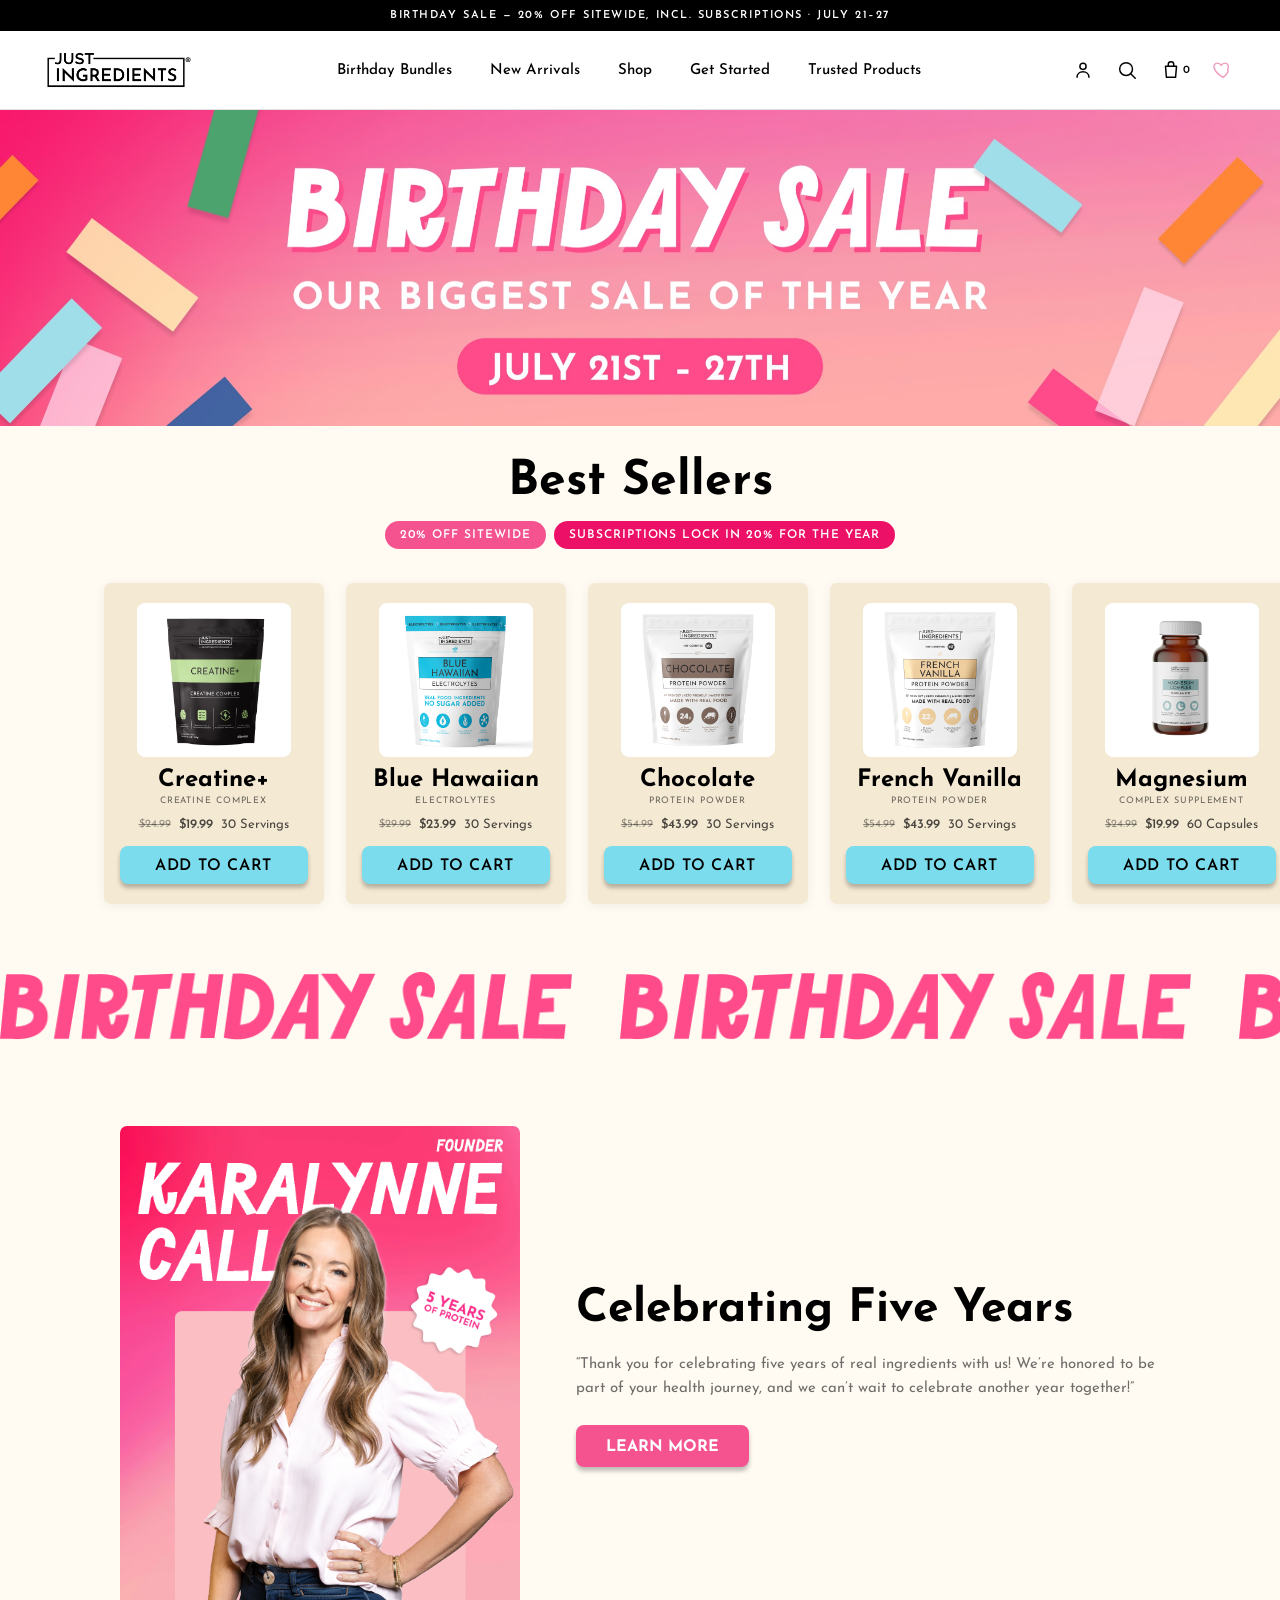
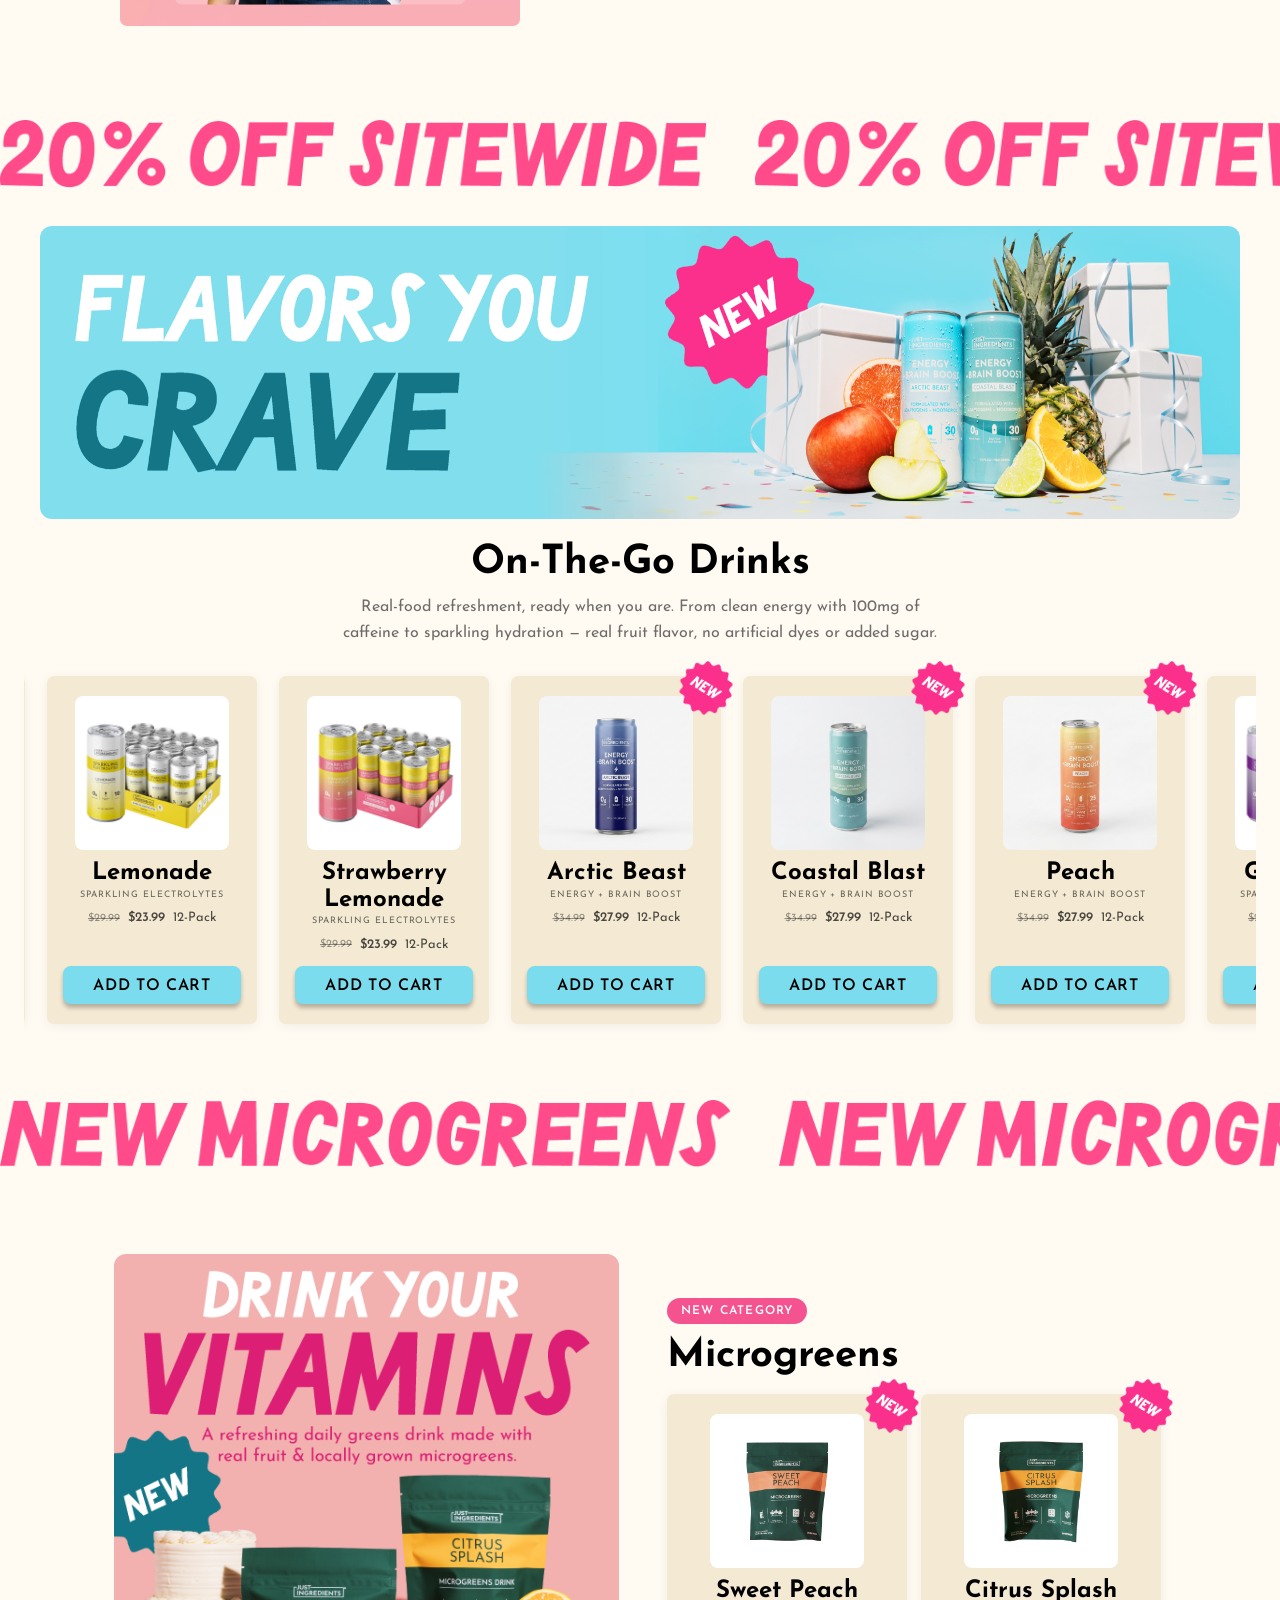
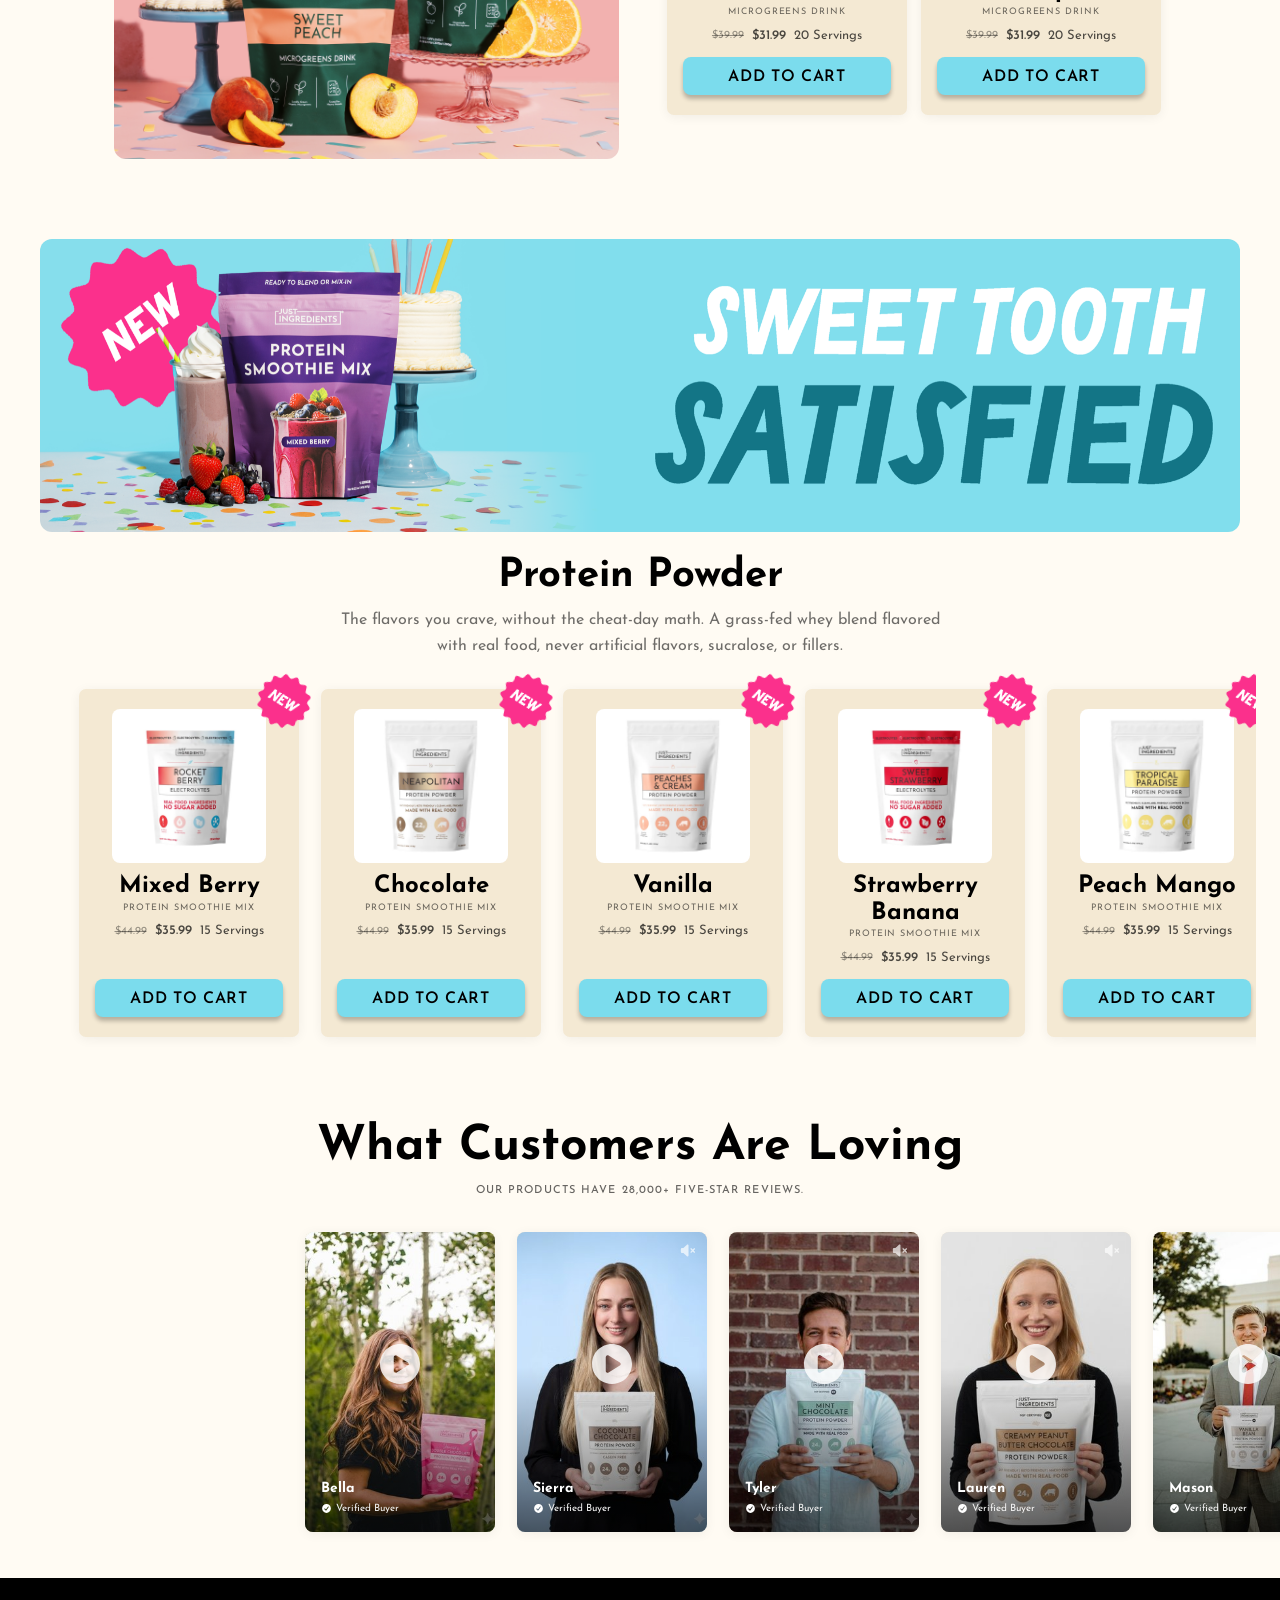
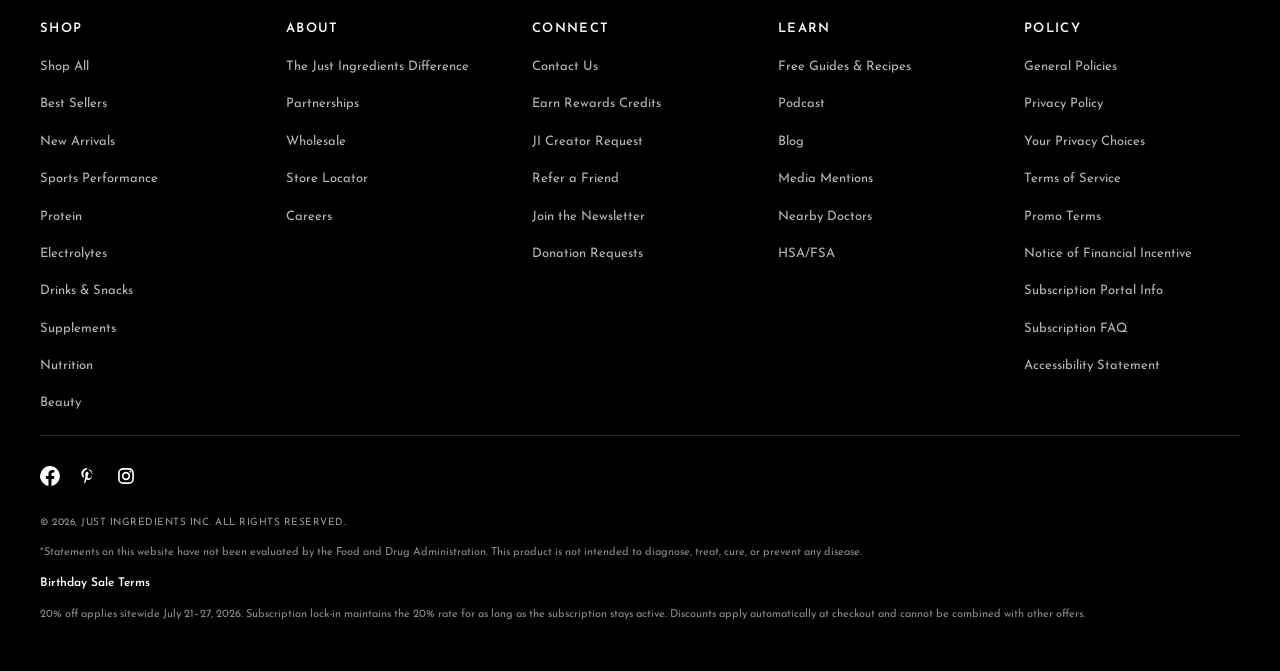
==== commit 8c585ca9: "Birthday sale iteration: new banner art, Josefin pivot, On-The-Go Drinks, marquees, phone-frame mobi" ====
--- a/index.html
+++ b/index.html
@@ -7,10 +7,10 @@
   <meta name="description" content="Our biggest sale of the year. 20% off sitewide, including subscriptions — lock in 20% for life. Shop Karalyn's favorite preset bundles. July 21–27." />
   <link rel="icon" href="assets/images/favicon.svg" />
 
-  <!-- Fonts: Fraunces (display) + Josefin Sans (body) from the brand system -->
+  <!-- Fonts: Lucky Fish (display/buttons, local @font-face in base.css) + Josefin Sans (body) -->
   <link rel="preconnect" href="https://fonts.googleapis.com" />
   <link rel="preconnect" href="https://fonts.gstatic.com" crossorigin />
-  <link rel="stylesheet" href="https://fonts.googleapis.com/css2?family=Fraunces:opsz,wght,SOFT,WONK@9..144,100..900,0..100,0..1&family=Josefin+Sans:wght@400;500;600;700&display=swap" />
+  <link rel="stylesheet" href="https://fonts.googleapis.com/css2?family=Josefin+Sans:wght@400;500;600;700&display=swap" />
 
   <link rel="stylesheet" href="css/tokens.css" />
   <link rel="stylesheet" href="css/base.css" />
@@ -134,7 +134,10 @@
     <section class="carousel-section carousel-section--bestsellers" id="bestsellers" aria-label="Best sellers">
       <header class="section-head">
         <h2 class="section-head__title">Best Sellers</h2>
-        <p class="section-head__sub">Our most-loved picks — 20% off for the Birthday Sale.</p>
+        <div class="section-head__tags">
+          <span class="deal-tag">20% Off Sitewide</span>
+          <span class="deal-tag deal-tag--sub">Subscriptions Lock In 20% For The Year</span>
+        </div>
       </header>
       <div class="carousel" data-carousel data-carousel-static-desktop>
         <div class="carousel__viewport">
@@ -259,18 +262,48 @@
              alt="Karalynne Call, founder of Just Ingredients" />
         <div class="founder__body">
           <h2 class="founder__title">Celebrating Five Years</h2>
-          <p class="founder__text">It started with Karalynne Call, a mom of six who couldn't find clean products she trusted, so she made her own. No unnecessary fillers, no shortcuts, just real ingredients made for daily life. That choice grew into a community of over a million people who wanted the same thing. Five years later, real ingredients are still the whole point.</p>
-        </div>
-      </div>
-    </section>
-
-    <!-- ===== Flavors You Crave (new Energy + Brain Boost line) ===== -->
-    <section class="flavors" id="flavors" aria-label="New flavors you crave">
-      <img class="flavors__banner" src="assets/images/flavors-crave.png"
-           alt="Flavors You Crave — finally, an energy drink that works with your body" />
+          <p class="founder__text">&ldquo;Thank you for celebrating five years of real ingredients with us! We&rsquo;re honored to be part of your health journey, and we can&rsquo;t wait to celebrate another year together!&rdquo;</p>
+          <a class="founder__cta" href="#">Learn More</a>
+        </div>
+      </div>
+    </section>
+
+    <!-- ===== Scrolling "20% Off Sitewide" marquee ===== -->
+    <section class="marquee" aria-hidden="true">
+      <div class="marquee__track">
+        <div class="marquee__group">
+          <img class="marquee__img" src="assets/images/off-sitewide-text.png" alt="" />
+          <img class="marquee__img" src="assets/images/off-sitewide-text.png" alt="" />
+          <img class="marquee__img" src="assets/images/off-sitewide-text.png" alt="" />
+          <img class="marquee__img" src="assets/images/off-sitewide-text.png" alt="" />
+          <img class="marquee__img" src="assets/images/off-sitewide-text.png" alt="" />
+          <img class="marquee__img" src="assets/images/off-sitewide-text.png" alt="" />
+          <img class="marquee__img" src="assets/images/off-sitewide-text.png" alt="" />
+          <img class="marquee__img" src="assets/images/off-sitewide-text.png" alt="" />
+        </div>
+        <div class="marquee__group">
+          <img class="marquee__img" src="assets/images/off-sitewide-text.png" alt="" />
+          <img class="marquee__img" src="assets/images/off-sitewide-text.png" alt="" />
+          <img class="marquee__img" src="assets/images/off-sitewide-text.png" alt="" />
+          <img class="marquee__img" src="assets/images/off-sitewide-text.png" alt="" />
+          <img class="marquee__img" src="assets/images/off-sitewide-text.png" alt="" />
+          <img class="marquee__img" src="assets/images/off-sitewide-text.png" alt="" />
+          <img class="marquee__img" src="assets/images/off-sitewide-text.png" alt="" />
+          <img class="marquee__img" src="assets/images/off-sitewide-text.png" alt="" />
+        </div>
+      </div>
+    </section>
+
+    <!-- ===== Flavors You Crave (On-The-Go Drinks: new Energy + Brain Boost line + existing RTDs) ===== -->
+    <section class="flavors" id="flavors" aria-label="On-the-go drinks">
+      <picture>
+        <source media="(min-width: 900px)" srcset="assets/images/flavors-crave-wide.png" />
+        <img class="flavors__banner" src="assets/images/flavors-crave.png"
+             alt="Flavors You Crave — finally, an energy drink that works with your body" />
+      </picture>
       <div class="flavors__copy">
-        <h3>Energy Drink</h3>
-        <p>An energy drink that works with your body. 100mg clean caffeine, mood-balancing adaptogens, and real fruit flavor, with no artificial dyes or added sugar.</p>
+        <h3>On-The-Go Drinks</h3>
+        <p>Real-food refreshment, ready when you are. From clean energy with 100mg of caffeine to sparkling hydration — real fruit flavor, no artificial dyes or added sugar.</p>
       </div>
 
       <div class="carousel" data-carousel>
@@ -328,19 +361,110 @@
           </button>
         </article>
 
+        <article class="pcard" data-product-card>
+          <img class="pcard__img" data-product-img src="assets/images/sparkling-grape-soda.webp" alt="Grape Soda" />
+          <h3 class="pcard__name">Grape Soda</h3>
+          <p class="pcard__type">Sparkling Electrolytes</p>
+          <p class="pcard__meta">
+            <span class="pcard__was">$29.99</span>
+            <span class="pcard__price">$23.99</span>
+            <span>12-Pack</span>
+          </p>
+          <button class="btn-add btn-add--block" type="button" data-add-to-cart
+                  data-id="sparkling-grape" data-name="Grape Soda Sparkling"
+                  data-image="assets/images/sparkling-grape-soda.webp">
+            <span class="btn-add__label">Add to Cart</span>
+          </button>
+        </article>
+
+        <article class="pcard" data-product-card>
+          <img class="pcard__img" data-product-img src="assets/images/sparkling-orange-fizz.webp" alt="Orange Fizz" />
+          <h3 class="pcard__name">Orange Fizz</h3>
+          <p class="pcard__type">Sparkling Electrolytes</p>
+          <p class="pcard__meta">
+            <span class="pcard__was">$29.99</span>
+            <span class="pcard__price">$23.99</span>
+            <span>12-Pack</span>
+          </p>
+          <button class="btn-add btn-add--block" type="button" data-add-to-cart
+                  data-id="sparkling-orange-fizz" data-name="Orange Fizz Sparkling"
+                  data-image="assets/images/sparkling-orange-fizz.webp">
+            <span class="btn-add__label">Add to Cart</span>
+          </button>
+        </article>
+
+        <article class="pcard" data-product-card>
+          <img class="pcard__img" data-product-img src="assets/images/sparkling-lemonade.webp" alt="Lemonade" />
+          <h3 class="pcard__name">Lemonade</h3>
+          <p class="pcard__type">Sparkling Electrolytes</p>
+          <p class="pcard__meta">
+            <span class="pcard__was">$29.99</span>
+            <span class="pcard__price">$23.99</span>
+            <span>12-Pack</span>
+          </p>
+          <button class="btn-add btn-add--block" type="button" data-add-to-cart
+                  data-id="sparkling-lemonade" data-name="Lemonade Sparkling"
+                  data-image="assets/images/sparkling-lemonade.webp">
+            <span class="btn-add__label">Add to Cart</span>
+          </button>
+        </article>
+
+        <article class="pcard" data-product-card>
+          <img class="pcard__img" data-product-img src="assets/images/sparkling-strawberry-lemonade.webp" alt="Strawberry Lemonade" />
+          <h3 class="pcard__name">Strawberry Lemonade</h3>
+          <p class="pcard__type">Sparkling Electrolytes</p>
+          <p class="pcard__meta">
+            <span class="pcard__was">$29.99</span>
+            <span class="pcard__price">$23.99</span>
+            <span>12-Pack</span>
+          </p>
+          <button class="btn-add btn-add--block" type="button" data-add-to-cart
+                  data-id="sparkling-strawberry" data-name="Strawberry Lemonade Sparkling"
+                  data-image="assets/images/sparkling-strawberry-lemonade.webp">
+            <span class="btn-add__label">Add to Cart</span>
+          </button>
+        </article>
+
       </div>
         </div>
       </div>
       <p class="carousel__hint" aria-hidden="true">&lsaquo; Swipe &rsaquo;</p>
+    </section>
+
+    <!-- ===== Scrolling "New Microgreens" marquee ===== -->
+    <section class="marquee" aria-hidden="true">
+      <div class="marquee__track">
+        <div class="marquee__group">
+          <img class="marquee__img" src="assets/images/new-microgreens-text.png" alt="" />
+          <img class="marquee__img" src="assets/images/new-microgreens-text.png" alt="" />
+          <img class="marquee__img" src="assets/images/new-microgreens-text.png" alt="" />
+          <img class="marquee__img" src="assets/images/new-microgreens-text.png" alt="" />
+          <img class="marquee__img" src="assets/images/new-microgreens-text.png" alt="" />
+          <img class="marquee__img" src="assets/images/new-microgreens-text.png" alt="" />
+          <img class="marquee__img" src="assets/images/new-microgreens-text.png" alt="" />
+          <img class="marquee__img" src="assets/images/new-microgreens-text.png" alt="" />
+        </div>
+        <div class="marquee__group">
+          <img class="marquee__img" src="assets/images/new-microgreens-text.png" alt="" />
+          <img class="marquee__img" src="assets/images/new-microgreens-text.png" alt="" />
+          <img class="marquee__img" src="assets/images/new-microgreens-text.png" alt="" />
+          <img class="marquee__img" src="assets/images/new-microgreens-text.png" alt="" />
+          <img class="marquee__img" src="assets/images/new-microgreens-text.png" alt="" />
+          <img class="marquee__img" src="assets/images/new-microgreens-text.png" alt="" />
+          <img class="marquee__img" src="assets/images/new-microgreens-text.png" alt="" />
+          <img class="marquee__img" src="assets/images/new-microgreens-text.png" alt="" />
+        </div>
+      </div>
     </section>
 
     <!-- ===== Drink Your Vitamins (new Microgreens Drink line) ===== -->
     <section class="flavors" id="vitamins" aria-label="New microgreens drinks">
       <img class="flavors__banner" src="assets/images/drink-your-vitamins.png"
            alt="Drink Your Vitamins — a refreshing daily greens drink made with real fruit and microgreens" />
+      <div class="flavors__side">
       <div class="flavors__copy">
+        <span class="flavors__tag">New Category</span>
         <h3>Microgreens</h3>
-        <p>A refreshing daily greens drink made with real fruit and locally grown microgreens. One scoop delivers 100% of your B vitamins for the day, with more concentrated nutrition than mature vegetables.</p>
       </div>
 
       <div class="flavors__pair">
@@ -380,12 +504,16 @@
         </article>
 
       </div>
+      </div>
     </section>
 
     <!-- ===== Sweet Tooth Satisfied (new Protein Smoothie Mix line) ===== -->
     <section class="flavors" id="smoothies" aria-label="New protein smoothie mix">
-      <img class="flavors__banner" src="assets/images/sweet-tooth.png"
-           alt="Sweet Tooth Satisfied — new protein smoothie mix" />
+      <picture>
+        <source media="(min-width: 900px)" srcset="assets/images/sweet-tooth-wide.png" />
+        <img class="flavors__banner" src="assets/images/sweet-tooth.png"
+             alt="Sweet Tooth Satisfied — new protein smoothie mix" />
+      </picture>
       <div class="flavors__copy">
         <h3>Protein Powder</h3>
         <p>The flavors you crave, without the cheat-day math. A grass-fed whey blend flavored with real food, never artificial flavors, sucralose, or fillers.</p>
--- a/css/tokens.css
+++ b/css/tokens.css
@@ -37,9 +37,10 @@
   --grad-birthday-soft: linear-gradient(180deg, #fbd9e2 0%, #fdeef1 100%);
 
   /* ---- Typography ---- */
-  /* Fraunces (Google Fonts) for display headlines, Josefin Sans for body.
-     Headlines render Extra Bold (800) with the SOFT axis at 100 - see base.css. */
-  --font-display: 'Fraunces', Georgia, 'Times New Roman', serif;
+  /* Josefin Sans everywhere: bold (700) + uppercase for display headlines,
+     product titles, and buttons; regular for body. (Lucky Fish retired —
+     files still in assets/fonts if we pivot back.) */
+  --font-display: 'Josefin Sans', 'Helvetica Neue', Arial, sans-serif;
   --font-body: 'Josefin Sans', 'Helvetica Neue', Arial, sans-serif;
 
   --weight-body: 400;
--- a/css/base.css
+++ b/css/base.css
@@ -1,6 +1,31 @@
 /* ============================================================
    Base - reset and global typography
    ============================================================ */
+
+/* Lucky Fish - display headline face (local, from assets/fonts).
+   Non-round cuts used; Round variants also shipped in assets/fonts if
+   we want the softer look. Weights map Regular 400 / Medium 500 / Heavy 800. */
+@font-face {
+  font-family: 'Lucky Fish';
+  src: url('../assets/fonts/LuckyFish-Regular.otf') format('opentype');
+  font-weight: 400;
+  font-style: normal;
+  font-display: swap;
+}
+@font-face {
+  font-family: 'Lucky Fish';
+  src: url('../assets/fonts/LuckyFish-Medium.otf') format('opentype');
+  font-weight: 500;
+  font-style: normal;
+  font-display: swap;
+}
+@font-face {
+  font-family: 'Lucky Fish';
+  src: url('../assets/fonts/LuckyFish-Heavy.otf') format('opentype');
+  font-weight: 700 900;
+  font-style: normal;
+  font-display: swap;
+}
 
 *,
 *::before,
@@ -33,7 +58,9 @@
 }
 
 button {
-  font-family: inherit;
+  font-family: var(--font-display);
+  font-weight: 700;
+  text-transform: uppercase;
   cursor: pointer;
   border: none;
   background: none;
@@ -48,14 +75,13 @@
   list-style: none;
 }
 
-/* Display headlines - Fraunces Extra Bold, SOFT axis at 100 */
+/* Display headlines - Josefin Sans bold, title case */
 h1,
 h2,
 h3 {
   font-family: var(--font-display);
-  font-weight: 800;
-  font-optical-sizing: auto;
-  font-variation-settings: 'SOFT' 100, 'WONK' 0;
+  font-weight: 700;
+  text-transform: capitalize;
   line-height: 1.1;
 }
 
--- a/css/sections.css
+++ b/css/sections.css
@@ -599,7 +599,7 @@
   width: 100%;
   aspect-ratio: 1 / 1;
   object-fit: cover;
-  border-radius: 14px;
+  border-radius: 9px;
 }
 
 .featured__badge {
@@ -693,12 +693,14 @@
   align-items: center;
   gap: 9px;
   height: 38px;
-  padding: 0 18px;
+  /* Lucky Fish rides high in its em-box; top-only padding (border-box,
+     fixed height) nudges the flex-centered label back to optical center. */
+  padding: 2px 18px 0;
   background: var(--color-blue);
   color: var(--color-ink);
   border-radius: var(--radius-button);
   box-shadow: var(--shadow-sticky);
-  font-size: 13px;
+  font-size: 16px;
   transition: transform 160ms var(--ease-out), box-shadow 160ms var(--ease-out),
               opacity 160ms var(--ease-out);
 }
@@ -771,7 +773,7 @@
 }
 
 .section-head__title {
-  font-size: 30px;
+  font-size: 34px;
   color: var(--color-ink);
 }
 
@@ -853,7 +855,7 @@
   text-align: center;
   padding: 16px 12px;
   background: var(--color-tan);
-  border-radius: 10px;
+  border-radius: 7px;
   box-shadow: 0 2px 12px rgba(0, 0, 0, 0.06);
 }
 
@@ -874,9 +876,8 @@
 }
 
 .pcard__name {
-  margin-top: 8px;
-  min-height: 2.2em;
-  font-size: 17px;
+  margin-top: 10px;
+  font-size: 22px;
   color: var(--color-ink);
 }
 
@@ -927,7 +928,7 @@
   }
 
   .section-head__title {
-    font-size: 40px;
+    font-size: 48px;
   }
 
   .carousel__track {
@@ -946,7 +947,7 @@
   }
 
   .pcard__name {
-    font-size: 19px;
+    font-size: 24px;
   }
 }
 /* ---- subtle hover + press feedback on buttons ---- */
@@ -1019,7 +1020,7 @@
 
 .faq-item {
   position: relative;
-  border-radius: 18px;
+  border-radius: 11px;
   padding-bottom: var(--faq-overlap);
   box-shadow: 0 -3px 8px rgba(0, 0, 0, 0.2);
   transition: filter 140ms var(--ease-out);
@@ -1053,7 +1054,7 @@
 
 .faq-item__title {
   font-family: var(--font-display);
-  font-weight: 800;
+  font-weight: 700;
   font-variation-settings: 'SOFT' 100, 'WONK' 0;
   font-size: 18px;
   line-height: 1.15;
@@ -1152,7 +1153,7 @@
   flex: 0 0 190px;
   scroll-snap-align: center;
   min-height: 300px;
-  border-radius: 12px;
+  border-radius: 8px;
   overflow: hidden;
   background: var(--color-tan);
   display: flex;
@@ -1249,7 +1250,7 @@
   flex: 0 0 250px;
   height: 460px;
   scroll-snap-align: center;
-  border-radius: 14px;
+  border-radius: 9px;
   overflow: hidden;
   box-shadow: 0 6px 14px rgba(0, 0, 0, 0.22);
 }
@@ -1303,7 +1304,7 @@
 .review__headline {
   margin: 5px 0 4px;
   font-family: var(--font-display);
-  font-weight: 800;
+  font-weight: 700;
   font-variation-settings: 'SOFT' 100, 'WONK' 0;
   font-size: 15px;
   text-transform: uppercase;
@@ -1386,7 +1387,7 @@
 
 .crosssell__pct {
   font-family: var(--font-display);
-  font-weight: 800;
+  font-weight: 700;
   font-variation-settings: 'SOFT' 100, 'WONK' 0;
   font-size: 36px;
   line-height: 0.95;
@@ -1395,7 +1396,7 @@
 
 .crosssell__label {
   font-family: var(--font-display);
-  font-weight: 800;
+  font-weight: 700;
   font-variation-settings: 'SOFT' 100, 'WONK' 0;
   font-size: 21px;
   line-height: 1.05;
--- a/css/birthday.css
+++ b/css/birthday.css
@@ -99,7 +99,7 @@
   position: relative;
   flex: 0 0 268px;
   background: var(--color-tan);
-  border-radius: 16px;
+  border-radius: 10px;
   padding: 16px 16px 18px;
   box-shadow: 0 8px 24px rgba(0, 0, 0, 0.08);
   display: flex;
@@ -127,7 +127,7 @@
   grid-template-columns: repeat(4, 1fr);
   gap: 6px;
   background: var(--color-cream);
-  border-radius: 12px;
+  border-radius: 8px;
   padding: 12px 10px;
   margin-bottom: 14px;
 }
@@ -266,16 +266,17 @@
   }
 }
 
-/* ---- Birthday cake cursor trail ---- */
+/* ---- "5 Years of Protein" badge cursor trail ---- */
 .cake-cursor {
   position: fixed;
   top: 0;
   left: 0;
-  /* center the cake on the cursor tip rather than its top-left corner */
-  margin: -16px 0 0 -16px;
+  /* center the badge on the cursor tip rather than its top-left corner */
+  margin: -28px 0 0 -28px;
   z-index: 9999;
-  font-size: 26px;
-  line-height: 1;
+  width: 56px;
+  height: 56px;
+  background: url('../assets/images/badge-5-years.webp') center / contain no-repeat;
   pointer-events: none;   /* never intercept clicks/hover */
   will-change: transform;
   opacity: 0;             /* hidden until the first mousemove reveals it */
@@ -374,7 +375,7 @@
 .founder__title {
   margin-top: 26px;
   padding: 0 16px;
-  font-size: 30px;
+  font-size: 34px;
   color: var(--color-ink);
 }
 
@@ -389,6 +390,31 @@
   color: var(--color-muted);
 }
 
+/* Learn More CTA — pink pulls the portrait's palette across into the copy
+   column so the two sides feel weighted evenly */
+.founder__cta {
+  display: inline-flex;
+  align-items: center;
+  height: 42px;
+  padding: 2px 30px 0; /* same optical-center nudge as .btn-add */
+  margin-top: 24px;
+  background: var(--color-pink);
+  color: #fff;
+  border-radius: var(--radius-button);
+  box-shadow: var(--shadow-sticky);
+  font-family: var(--font-display);
+  font-weight: 700;
+  text-transform: uppercase;
+  font-size: 16px;
+  text-decoration: none;
+  transition: transform 160ms var(--ease-out), box-shadow 160ms var(--ease-out);
+}
+
+.founder__cta:hover {
+  transform: translateY(-2px);
+  box-shadow: 0 6px 8px rgba(0, 0, 0, 0.22);
+}
+
 @media (min-width: 900px) {
   .founder {
     padding: 64px 24px 72px;
@@ -409,7 +435,7 @@
     max-width: 42%;
     margin: 0;
     /* subtle rounding on desktop (down from the old 18px) */
-    border-radius: 10px;
+    border-radius: 7px;
   }
 
   .founder__body {
@@ -419,7 +445,7 @@
   .founder__title {
     margin-top: 0;
     padding: 0;
-    font-size: 40px;
+    font-size: 46px;
   }
 
   .founder__text {
@@ -497,7 +523,7 @@
   max-width: 560px;
   height: auto;
   margin: 0 auto 4px;
-  border-radius: 16px;
+  border-radius: 10px;
 }
 
 @media (min-width: 900px) {
@@ -507,7 +533,13 @@
 
   .flavors__banner {
     max-width: 620px;
-    border-radius: 20px;
+    border-radius: 12px;
+  }
+
+  /* Energy + Sweet Tooth: wide desktop banner spans the content column */
+  #flavors .flavors__banner,
+  #smoothies .flavors__banner {
+    max-width: 1200px;
   }
 }
 
@@ -520,14 +552,58 @@
 /* heading + body pitch under each new-product banner */
 .flavors__copy {
   max-width: 640px;
-  margin: 6px auto 2px;
+  margin: 16px auto 2px;
   padding: 0 16px;
   text-align: center;
 }
 
 .flavors__copy h3 {
-  font-size: 26px;
+  font-size: 30px;
   color: var(--color-ink);
+}
+
+/* Deal tags under the Best Sellers title — the two sale hooks:
+   20% sitewide + subscriptions locked in at 20% for the year */
+.section-head__tags {
+  display: flex;
+  flex-wrap: wrap;
+  justify-content: center;
+  gap: 8px;
+  margin-top: 12px;
+  padding: 0 16px;
+}
+
+.deal-tag {
+  display: inline-block;
+  padding: 6px 15px 5px;
+  background: var(--color-pink);
+  color: #fff;
+  border-radius: 999px;
+  font-size: 12px;
+  font-weight: 600;
+  letter-spacing: 0.08em;
+  text-transform: uppercase;
+}
+
+/* the year-long subscription lock-in is the best deal of the year —
+   deeper magenta so it reads as the headliner of the two */
+.deal-tag--sub {
+  background: var(--color-magenta);
+}
+
+/* "New Category" eyebrow tag — replaces body copy where the banner art
+   already carries the product pitch */
+.flavors__tag {
+  display: inline-block;
+  padding: 5px 14px 4px;
+  margin-bottom: 10px;
+  background: var(--color-pink);
+  color: #fff;
+  border-radius: 999px;
+  font-size: 12px;
+  font-weight: 600;
+  letter-spacing: 0.1em;
+  text-transform: uppercase;
 }
 
 .flavors__copy p {
@@ -539,11 +615,11 @@
 
 @media (min-width: 900px) {
   .flavors__copy {
-    margin-top: 12px;
+    margin-top: 22px;
   }
 
   .flavors__copy h3 {
-    font-size: 32px;
+    font-size: 40px;
   }
 
   .flavors__copy p {
@@ -566,3 +642,40 @@
   max-width: 240px;
   scroll-snap-align: none;
 }
+
+/* Microgreens (only 2 products): space-efficient two-column desktop layout —
+   square banner photo on the left, copy + the two cards stacked on the right.
+   Mirrors the founder two-column pattern. Mobile stays stacked. */
+@media (min-width: 900px) {
+  #vitamins {
+    max-width: 1100px;
+    margin: 0 auto;
+    display: flex;
+    align-items: center;
+    gap: 48px;
+    padding-top: 64px;
+    padding-bottom: 64px;
+  }
+
+  #vitamins .flavors__banner {
+    flex: 0 0 48%;
+    max-width: 48%;
+    margin: 0;
+  }
+
+  #vitamins .flavors__side {
+    flex: 1;
+  }
+
+  #vitamins .flavors__copy {
+    text-align: left;
+    margin: 0;
+    max-width: none;
+    padding: 0;
+  }
+
+  #vitamins .flavors__pair {
+    justify-content: flex-start;
+    padding: 16px 0 0;
+  }
+}
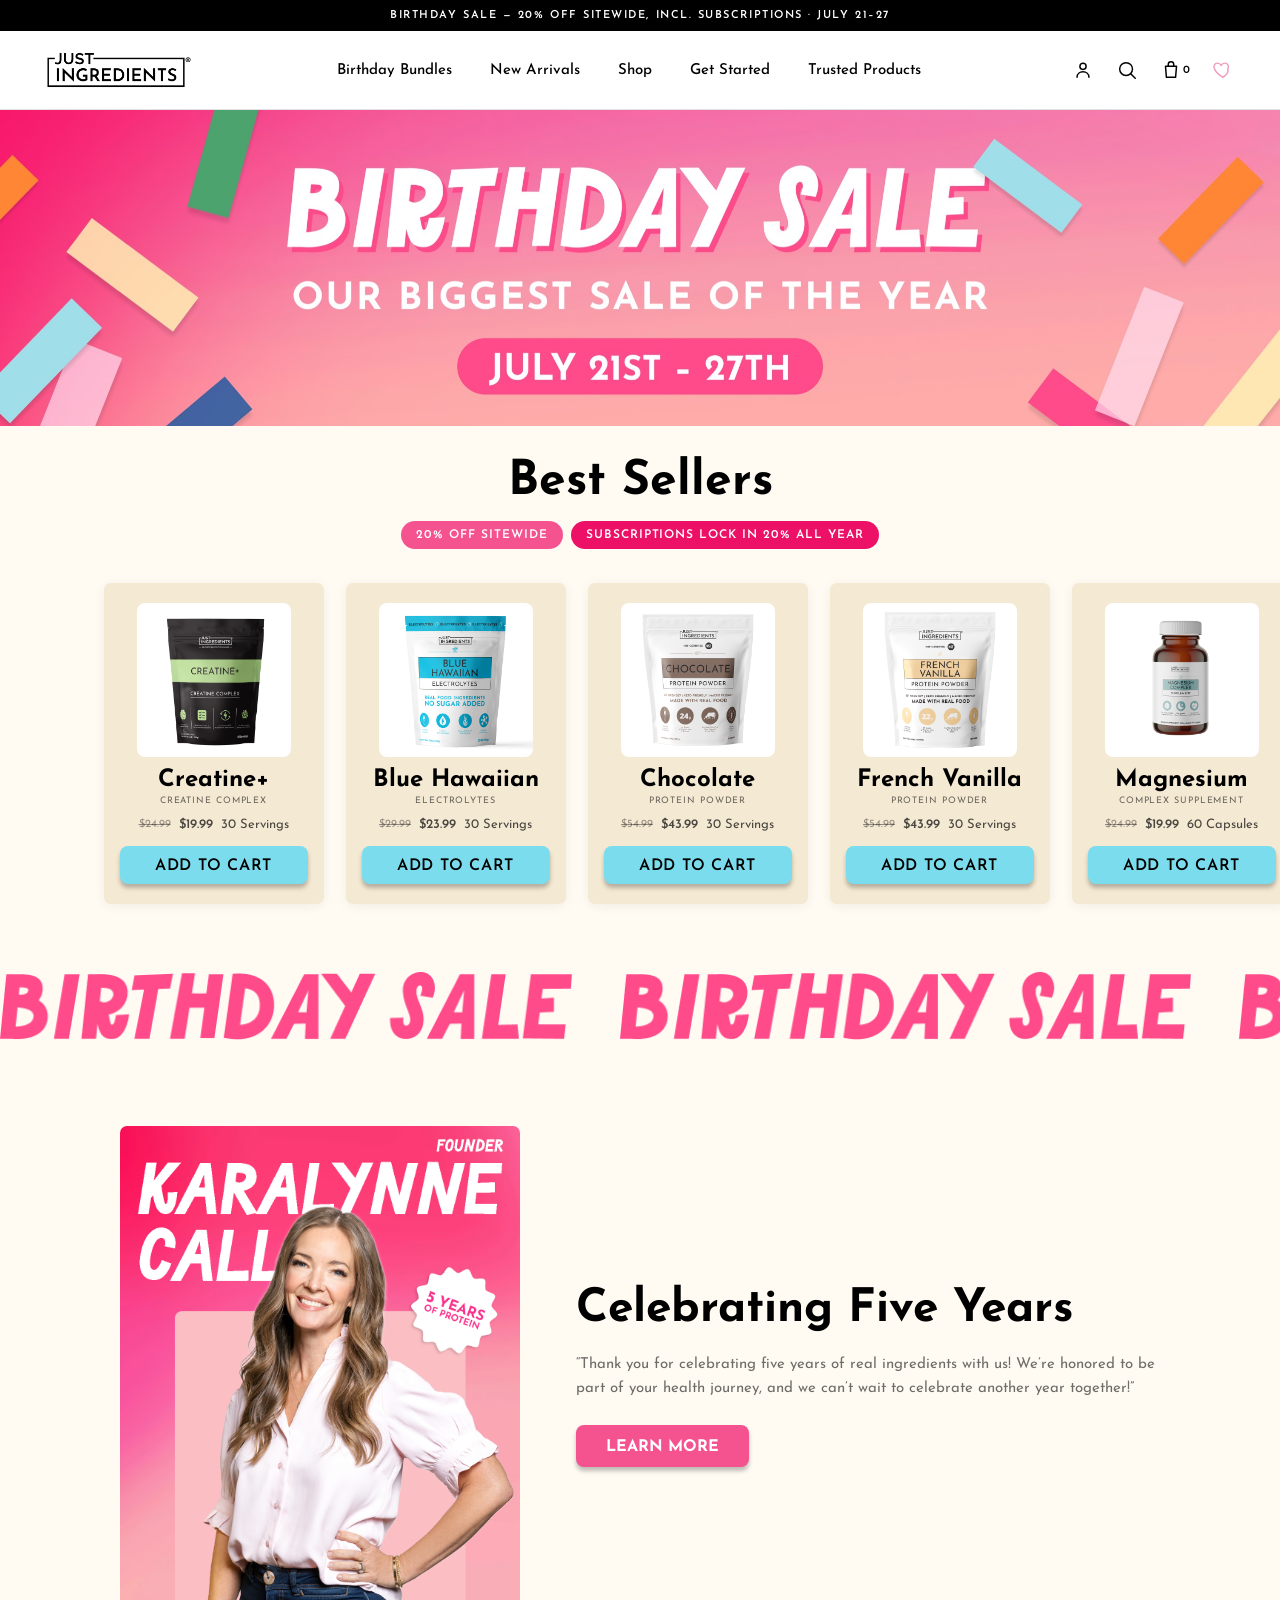
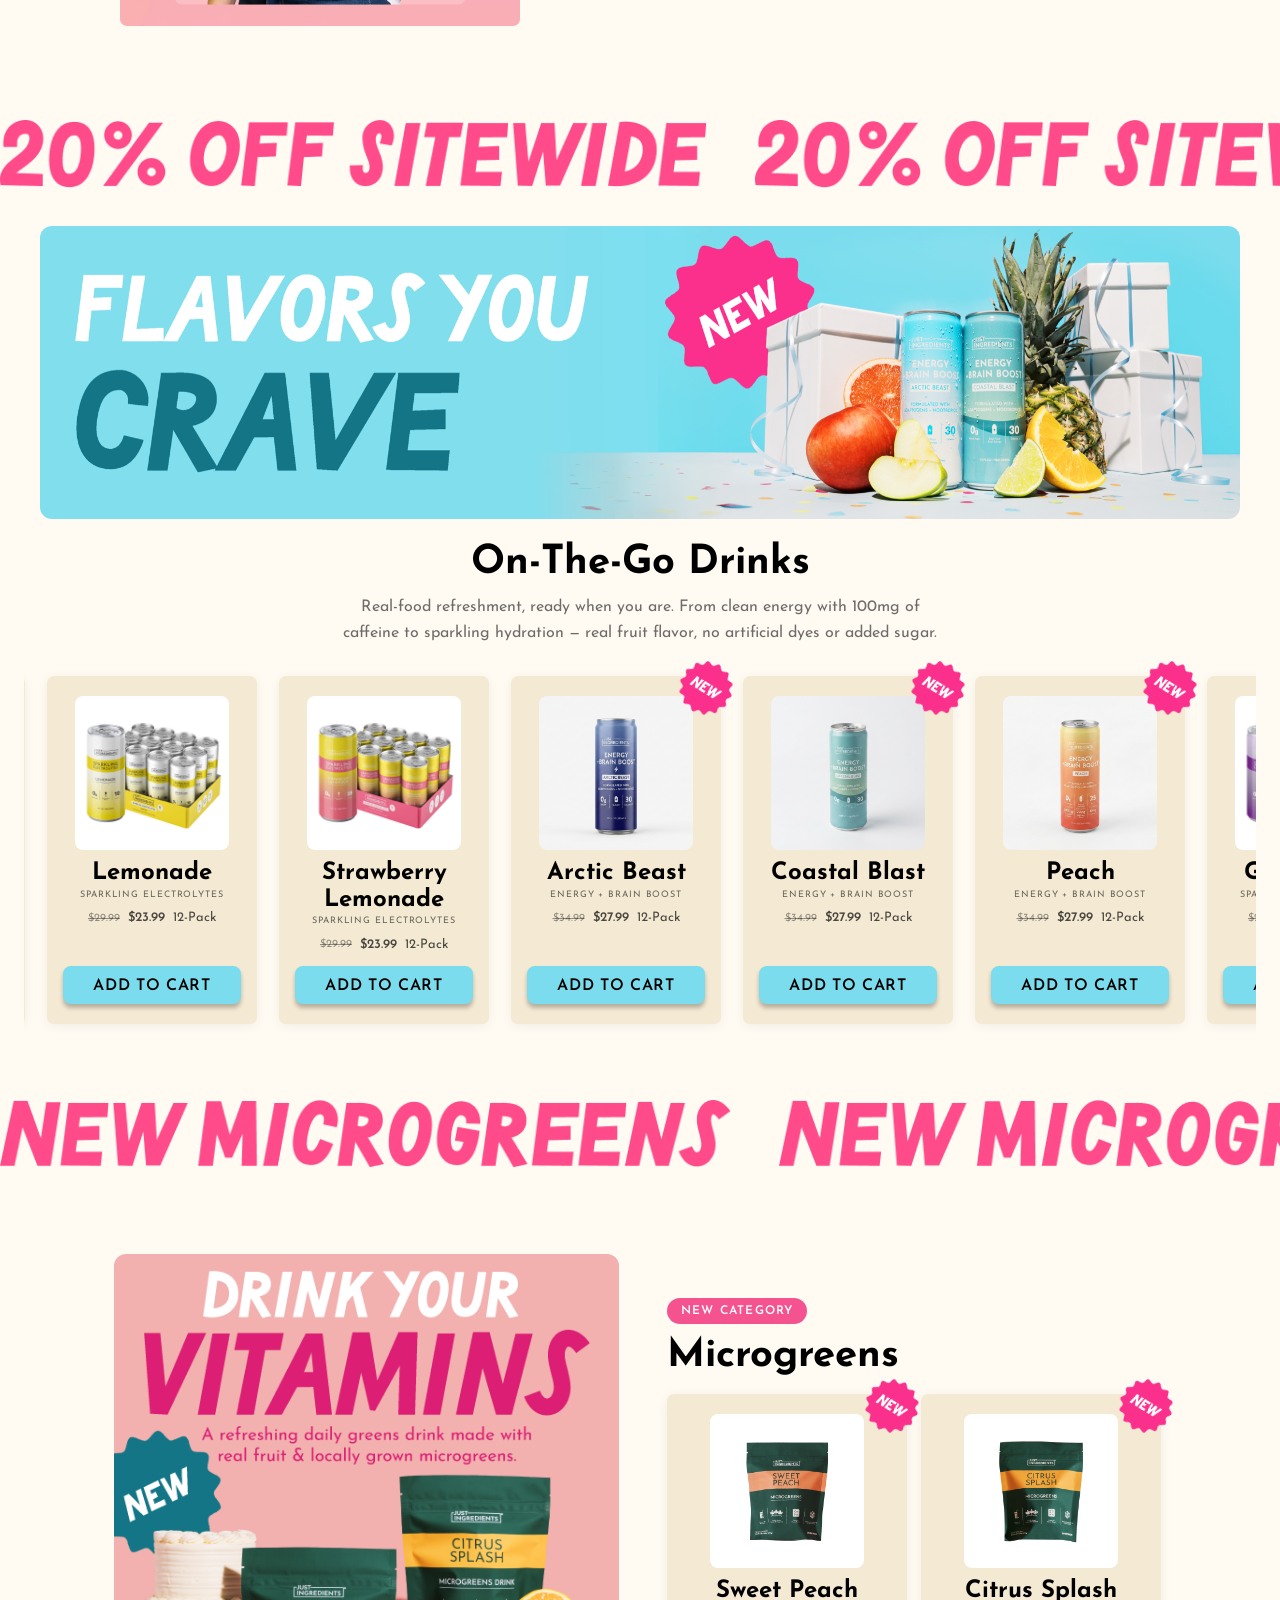
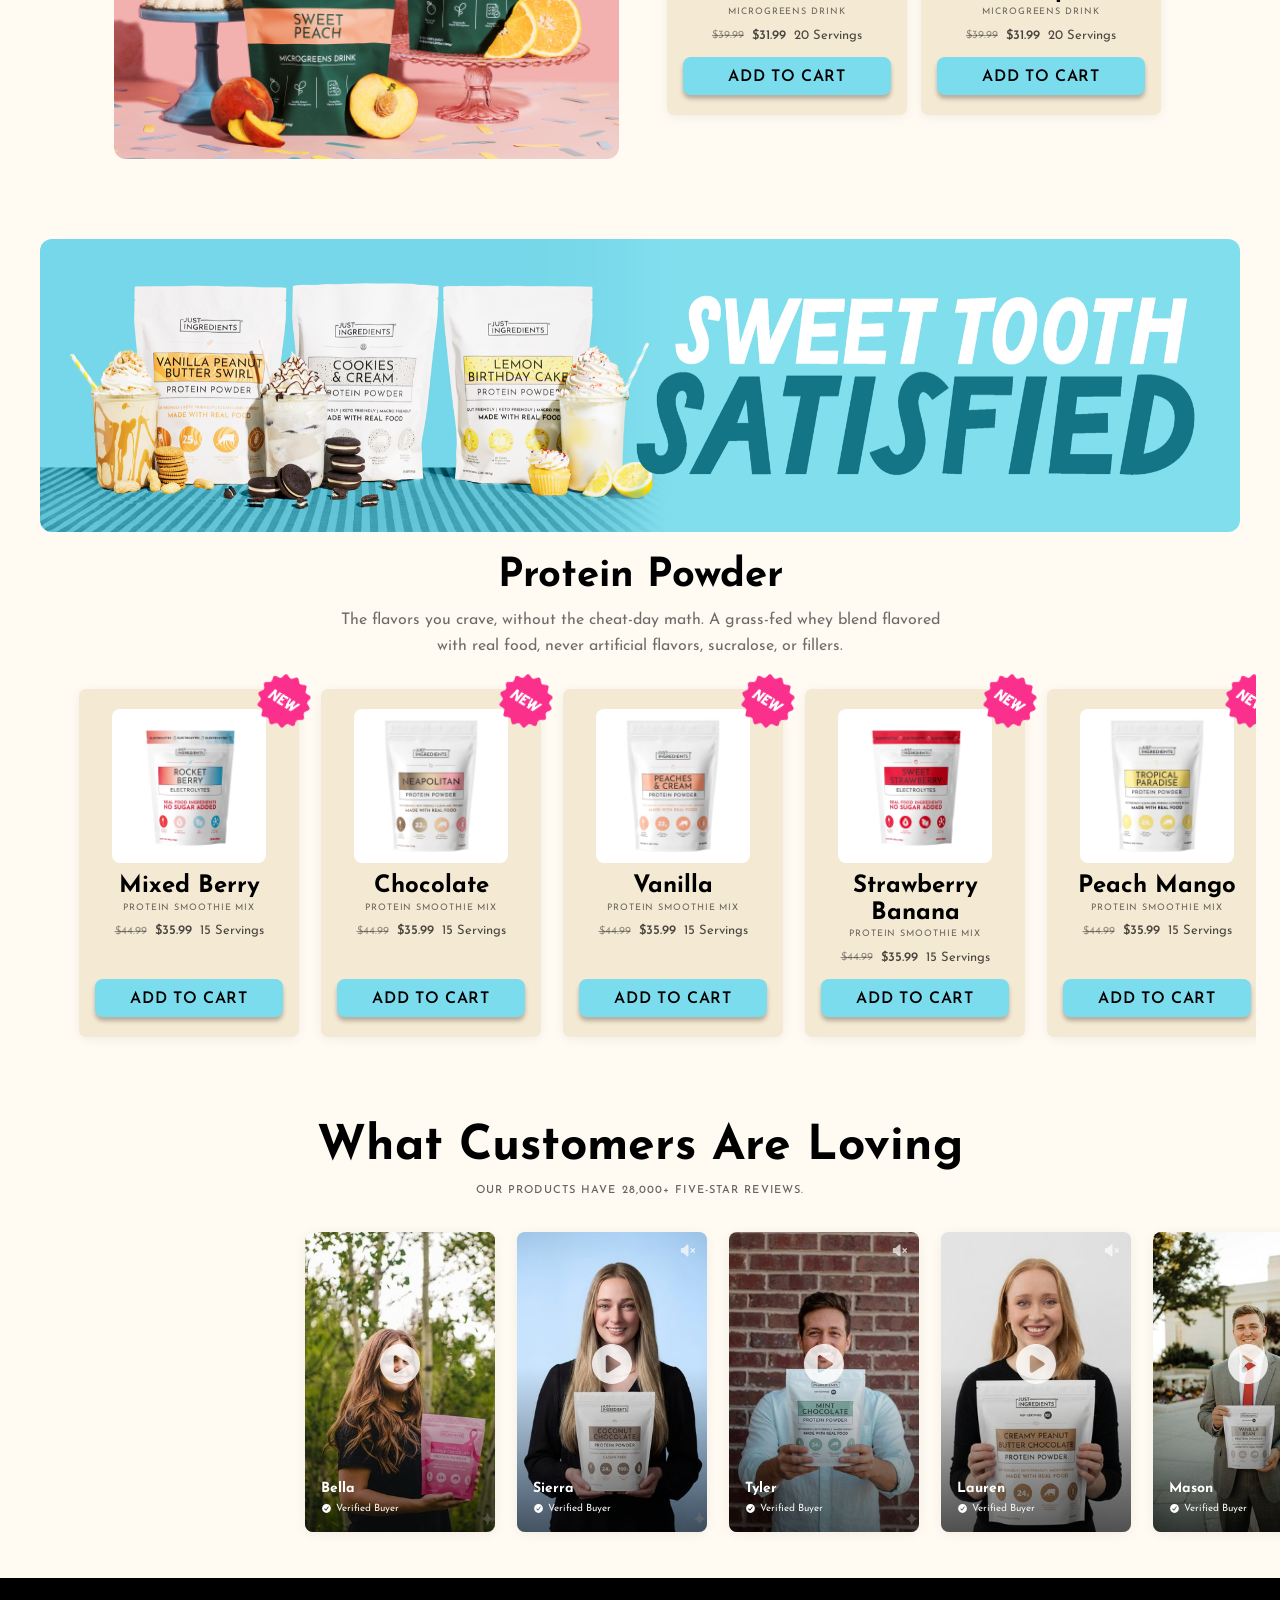
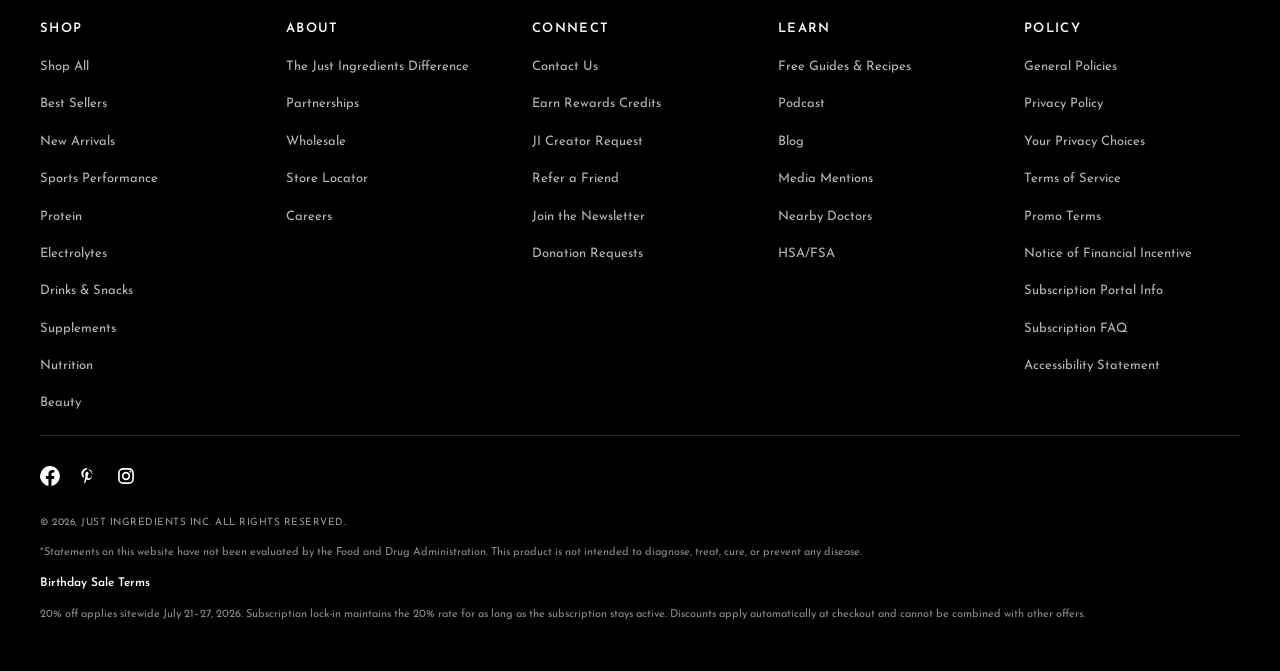
==== commit 15087d42: "Best Sellers: subscription pill fits one line on mobile (shorter copy, nowrap, 11px mobile) Co-Autho" ====
--- a/index.html
+++ b/index.html
@@ -136,7 +136,7 @@
         <h2 class="section-head__title">Best Sellers</h2>
         <div class="section-head__tags">
           <span class="deal-tag">20% Off Sitewide</span>
-          <span class="deal-tag deal-tag--sub">Subscriptions Lock In 20% For The Year</span>
+          <span class="deal-tag deal-tag--sub">Subscriptions Lock In 20% All Year</span>
         </div>
       </header>
       <div class="carousel" data-carousel data-carousel-static-desktop>
--- a/css/birthday.css
+++ b/css/birthday.css
@@ -266,17 +266,16 @@
   }
 }
 
-/* ---- "5 Years of Protein" badge cursor trail ---- */
+/* ---- Birthday cake cursor trail ---- */
 .cake-cursor {
   position: fixed;
   top: 0;
   left: 0;
-  /* center the badge on the cursor tip rather than its top-left corner */
-  margin: -28px 0 0 -28px;
+  /* center the cake on the cursor tip rather than its top-left corner */
+  margin: -22px 0 0 -22px;
   z-index: 9999;
-  width: 56px;
-  height: 56px;
-  background: url('../assets/images/badge-5-years.webp') center / contain no-repeat;
+  font-size: 44px;
+  line-height: 1;
   pointer-events: none;   /* never intercept clicks/hover */
   will-change: transform;
   opacity: 0;             /* hidden until the first mousemove reveals it */
@@ -579,10 +578,19 @@
   background: var(--color-pink);
   color: #fff;
   border-radius: 999px;
-  font-size: 12px;
+  /* pills never wrap internally; the flex row wraps whole pills instead.
+     11px keeps the long subscription pill to one line on small phones */
+  white-space: nowrap;
+  font-size: 11px;
   font-weight: 600;
   letter-spacing: 0.08em;
   text-transform: uppercase;
+}
+
+@media (min-width: 900px) {
+  .deal-tag {
+    font-size: 12px;
+  }
 }
 
 /* the year-long subscription lock-in is the best deal of the year —
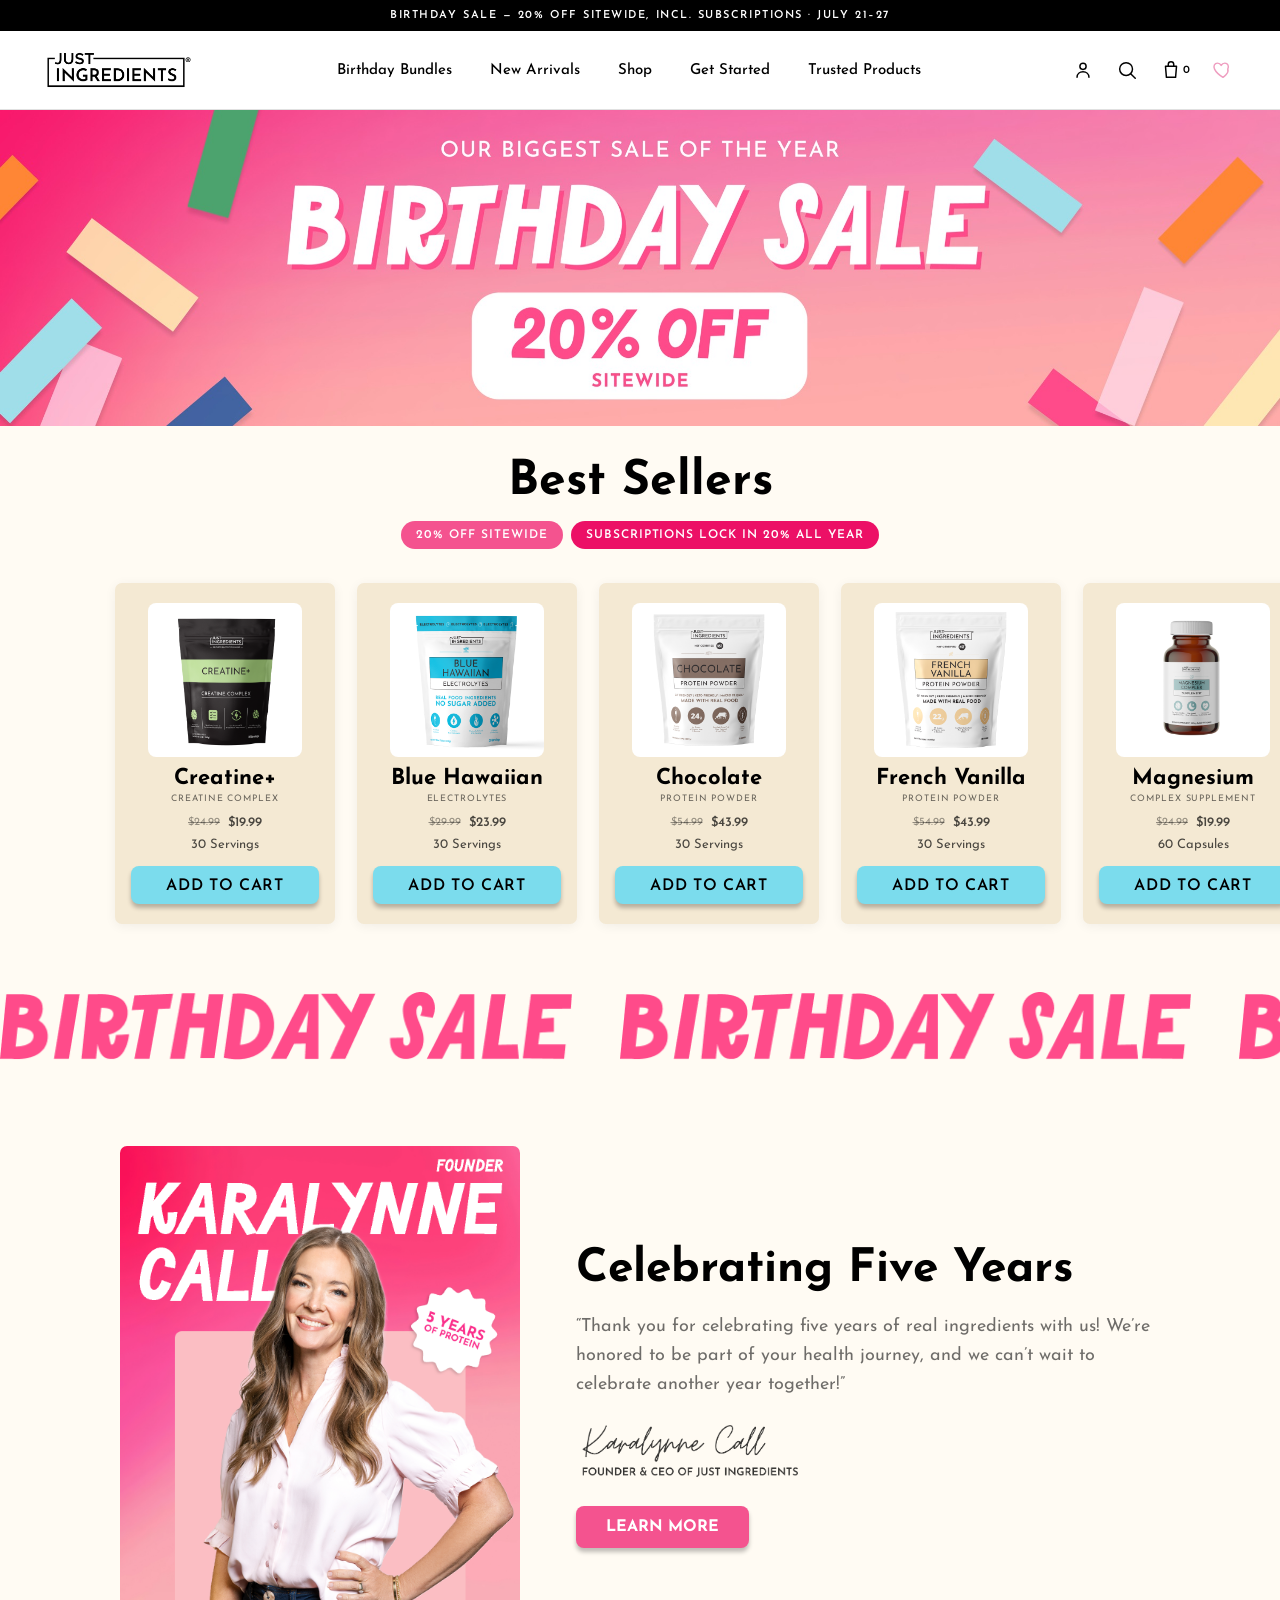
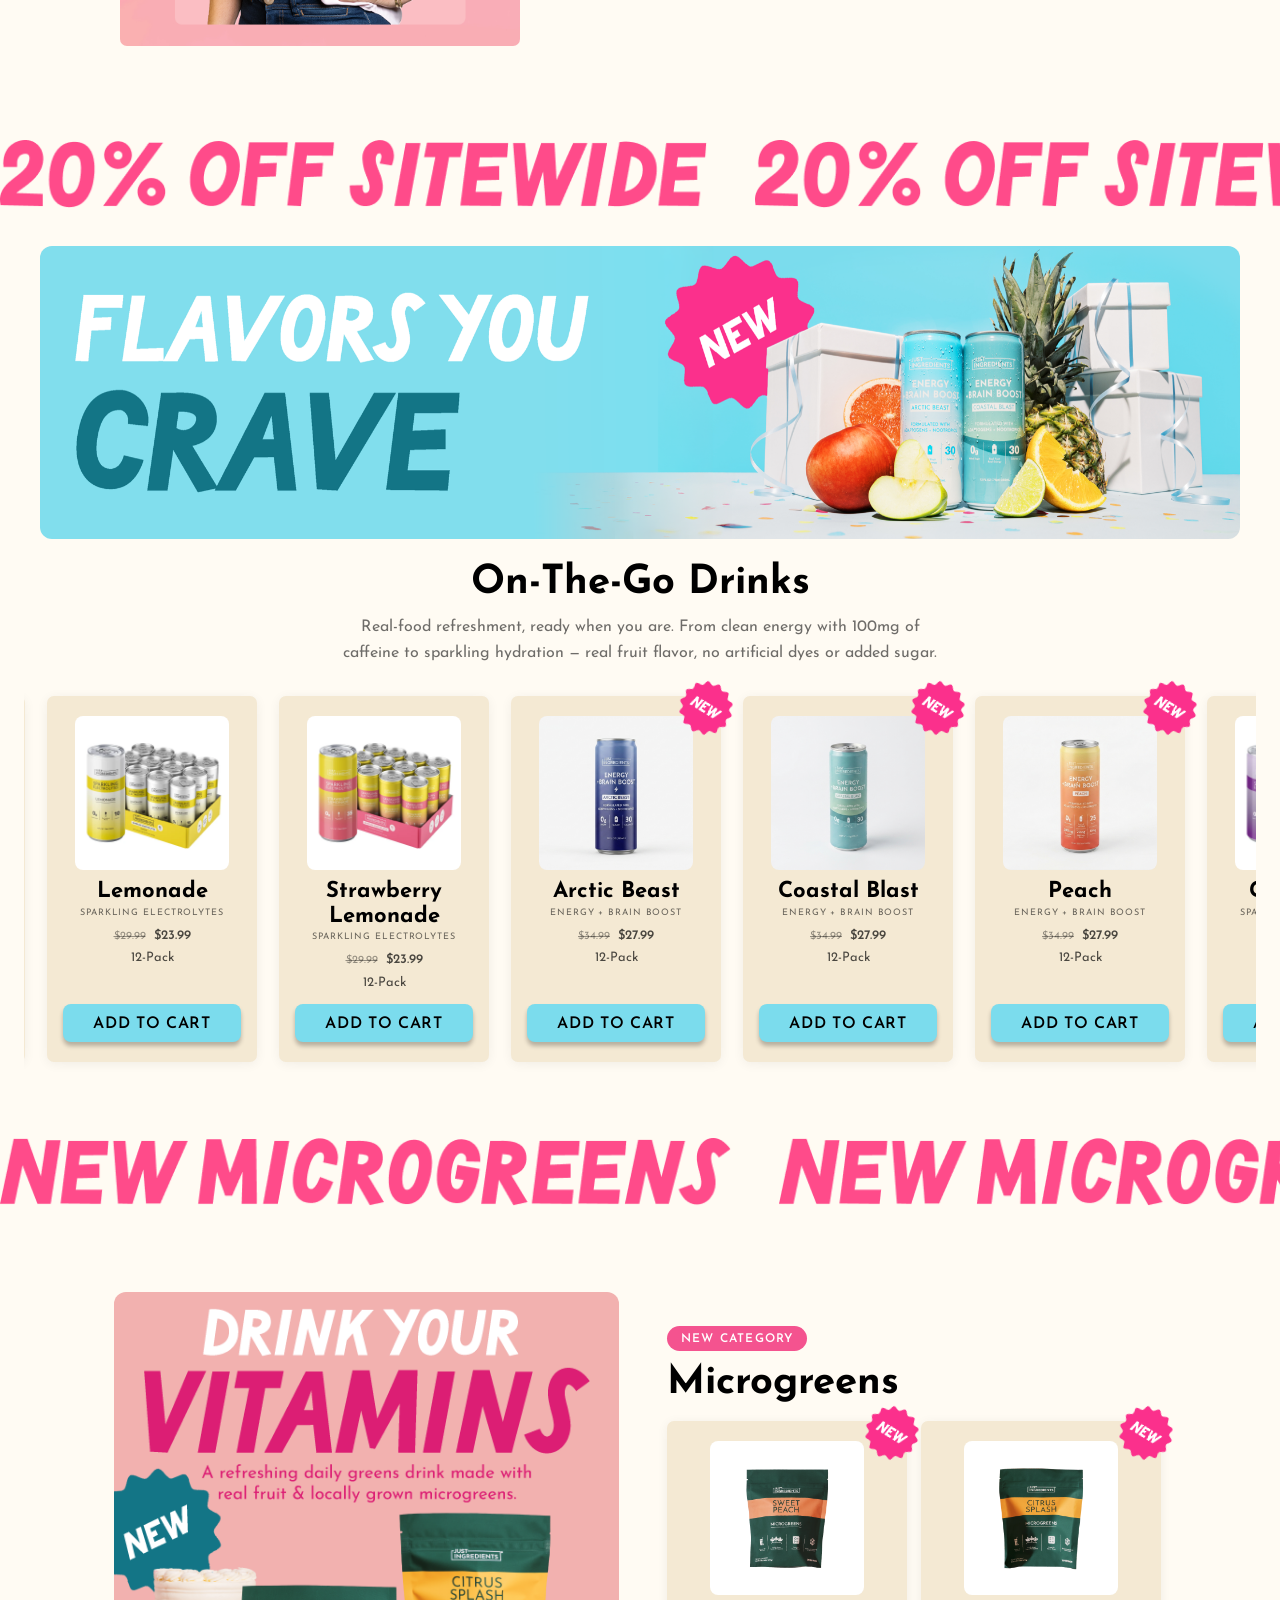
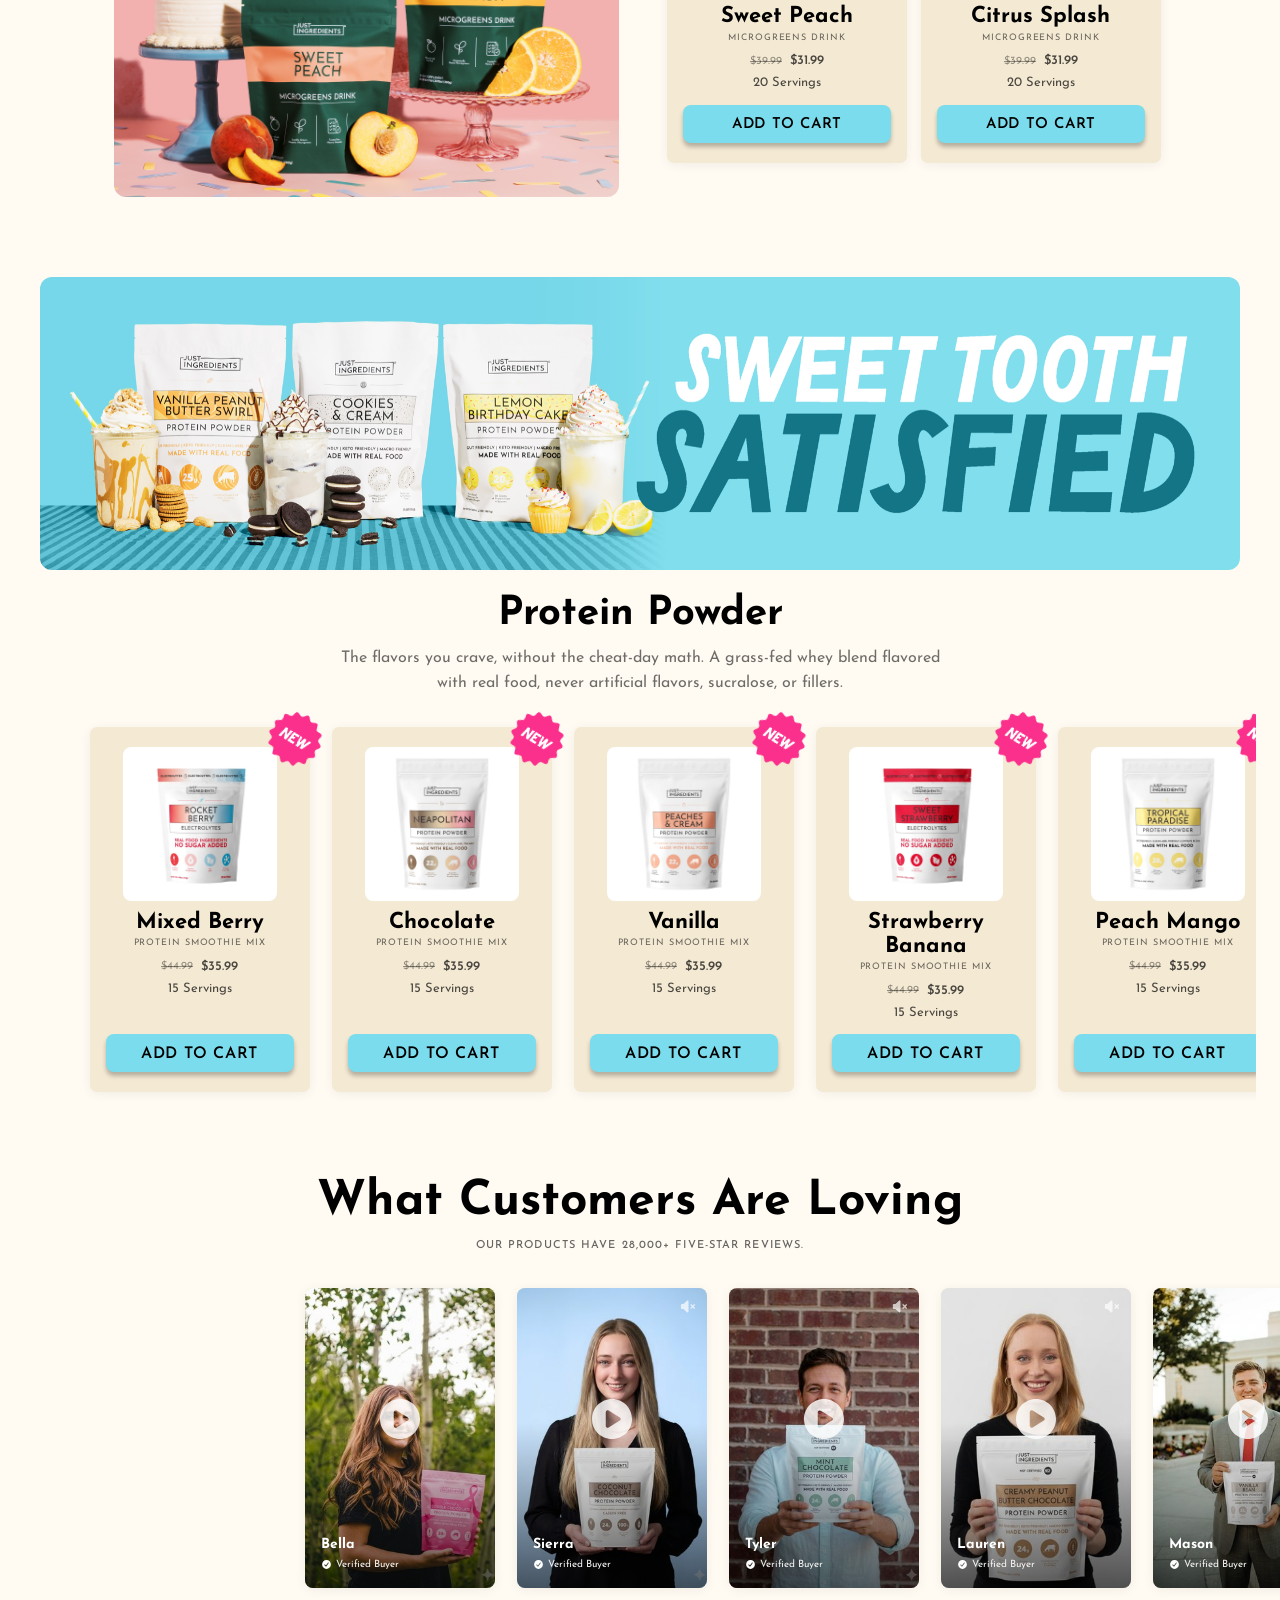
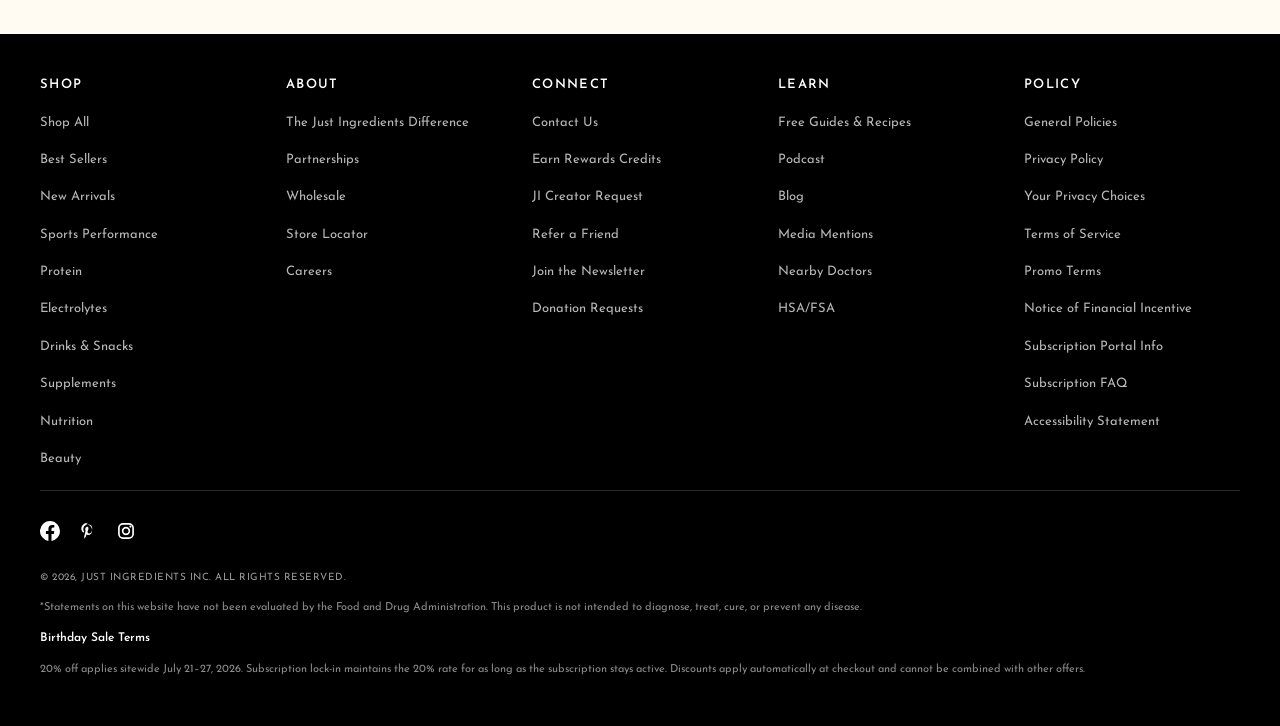
==== commit 9108e75c: "Founder: Karalynne signature between quote and CTA, larger quote text Co-Authored-By: Claude Fable 5" ====
--- a/index.html
+++ b/index.html
@@ -263,6 +263,8 @@
         <div class="founder__body">
           <h2 class="founder__title">Celebrating Five Years</h2>
           <p class="founder__text">&ldquo;Thank you for celebrating five years of real ingredients with us! We&rsquo;re honored to be part of your health journey, and we can&rsquo;t wait to celebrate another year together!&rdquo;</p>
+          <img class="founder__sig" src="assets/images/karalynne-signature.png"
+               alt="Karalynne Call's signature" />
           <a class="founder__cta" href="#">Learn More</a>
         </div>
       </div>
--- a/css/sections.css
+++ b/css/sections.css
@@ -700,6 +700,8 @@
   color: var(--color-ink);
   border-radius: var(--radius-button);
   box-shadow: var(--shadow-sticky);
+  /* the label must never wrap inside the fixed-height pill */
+  white-space: nowrap;
   font-size: 16px;
   transition: transform 160ms var(--ease-out), box-shadow 160ms var(--ease-out),
               opacity 160ms var(--ease-out);
@@ -877,7 +879,7 @@
 
 .pcard__name {
   margin-top: 10px;
-  font-size: 22px;
+  font-size: 20px;
   color: var(--color-ink);
 }
 
@@ -910,6 +912,12 @@
   font-weight: var(--weight-semibold);
 }
 
+/* servings / pack size sits on its own line under the price — fills the
+   vertical slack in short cards instead of leaving a gap above the ATC */
+.pcard__meta > span:last-child {
+  flex-basis: 100%;
+}
+
 .btn-add--block {
   display: flex;
   width: 100%;
@@ -947,7 +955,7 @@
   }
 
   .pcard__name {
-    font-size: 24px;
+    font-size: 22px;
   }
 }
 /* ---- subtle hover + press feedback on buttons ---- */
--- a/css/birthday.css
+++ b/css/birthday.css
@@ -384,9 +384,20 @@
   max-width: 600px;
   margin-left: auto;
   margin-right: auto;
-  font-size: 15px;
+  font-size: 17px;
   line-height: 1.6;
   color: var(--color-muted);
+}
+
+/* Karalynne's signature under the quote (white-on-transparent export —
+   brightness(0) inks it so it reads on the cream background) */
+.founder__sig {
+  display: block;
+  height: 52px;
+  width: auto;
+  margin: 18px auto 0;
+  filter: brightness(0);
+  opacity: 0.8;
 }
 
 /* Learn More CTA — pink pulls the portrait's palette across into the copy
@@ -451,6 +462,13 @@
     margin-top: 18px;
     padding: 0;
     max-width: none;
+    font-size: 18px;
+  }
+
+  /* left-aligned with the copy column on desktop */
+  .founder__sig {
+    margin: 22px 0 0;
+    height: 60px;
   }
 }
 
@@ -635,6 +653,13 @@
   }
 }
 
+/* two-across pair cards get narrow on phones — scale the ATC label down
+   with the viewport so the nowrap text always fits the pill */
+.flavors__pair .btn-add {
+  font-size: clamp(11px, 3.6vw, 15px);
+  padding: 2px 10px 0;
+}
+
 /* static layout for the small new-flavor sets (2 microgreens, 3 energy) —
    all cards shown at once, centered, no carousel */
 .flavors__pair {
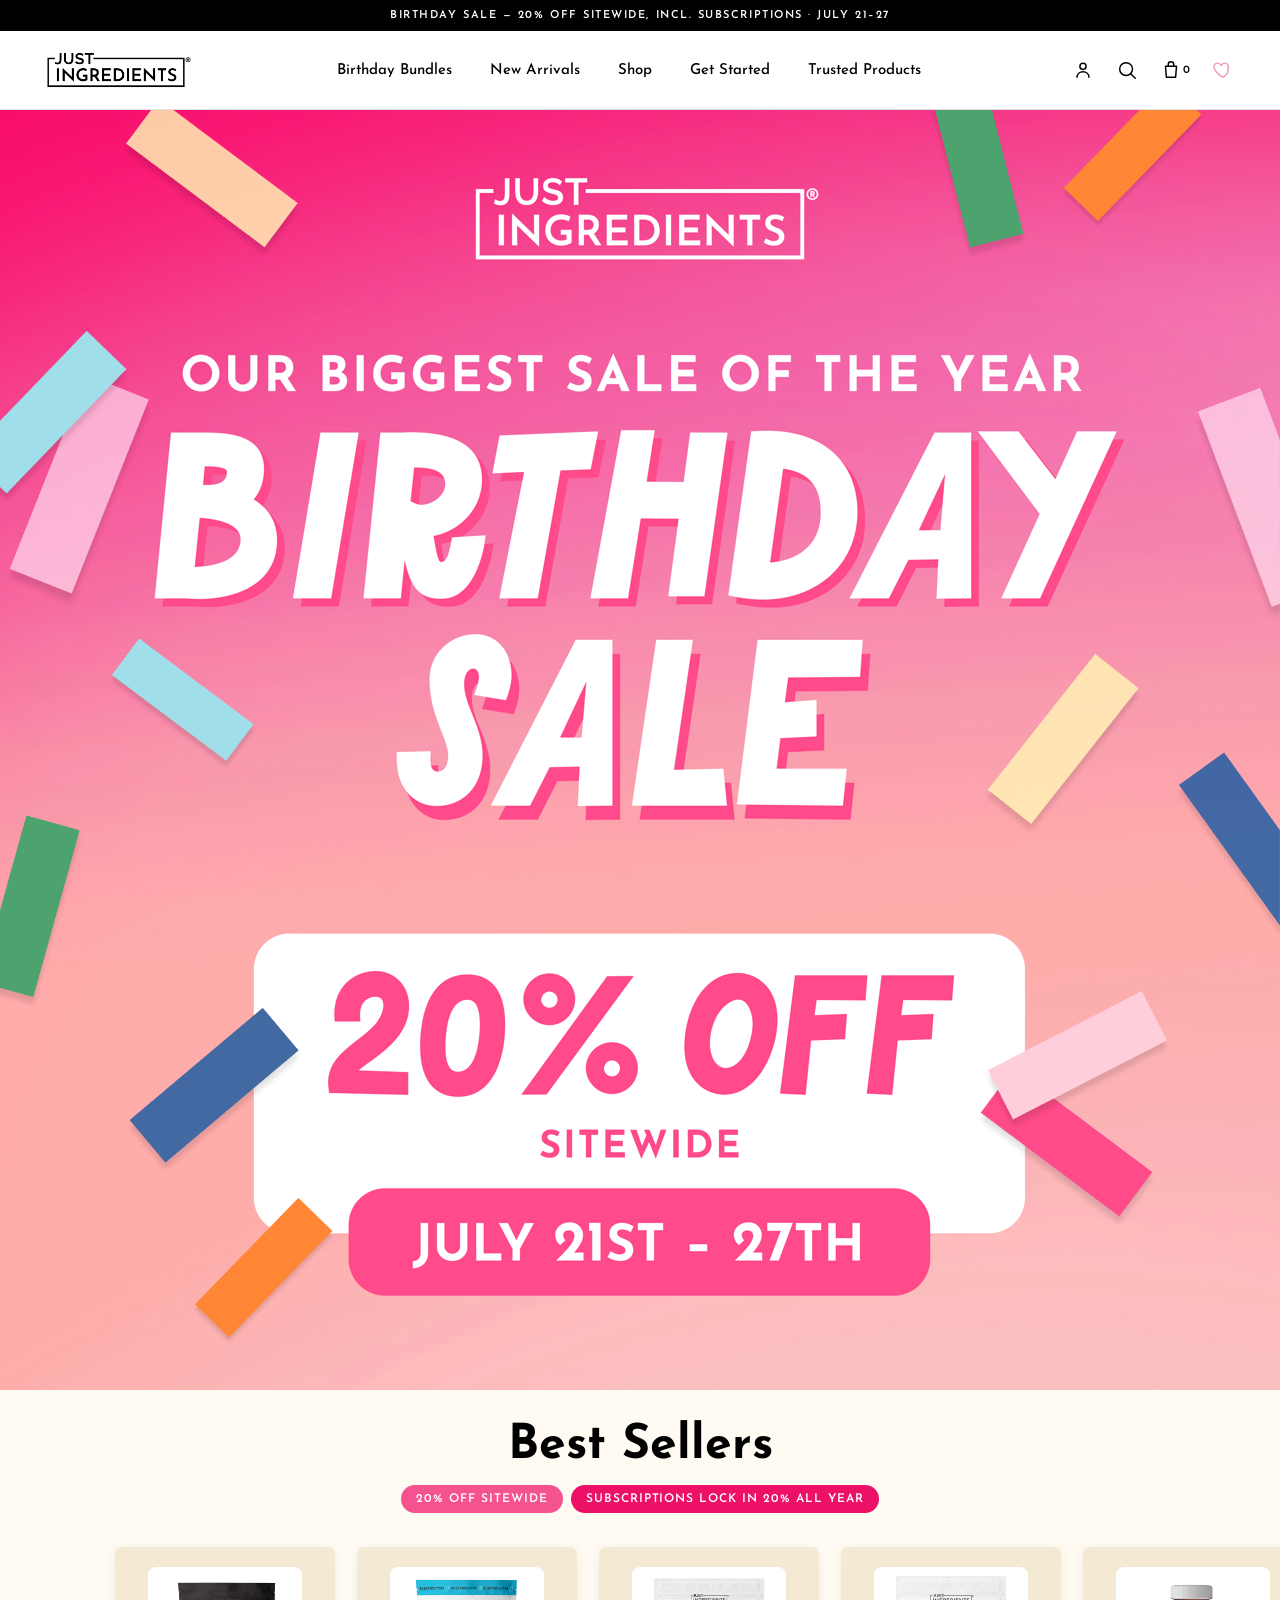
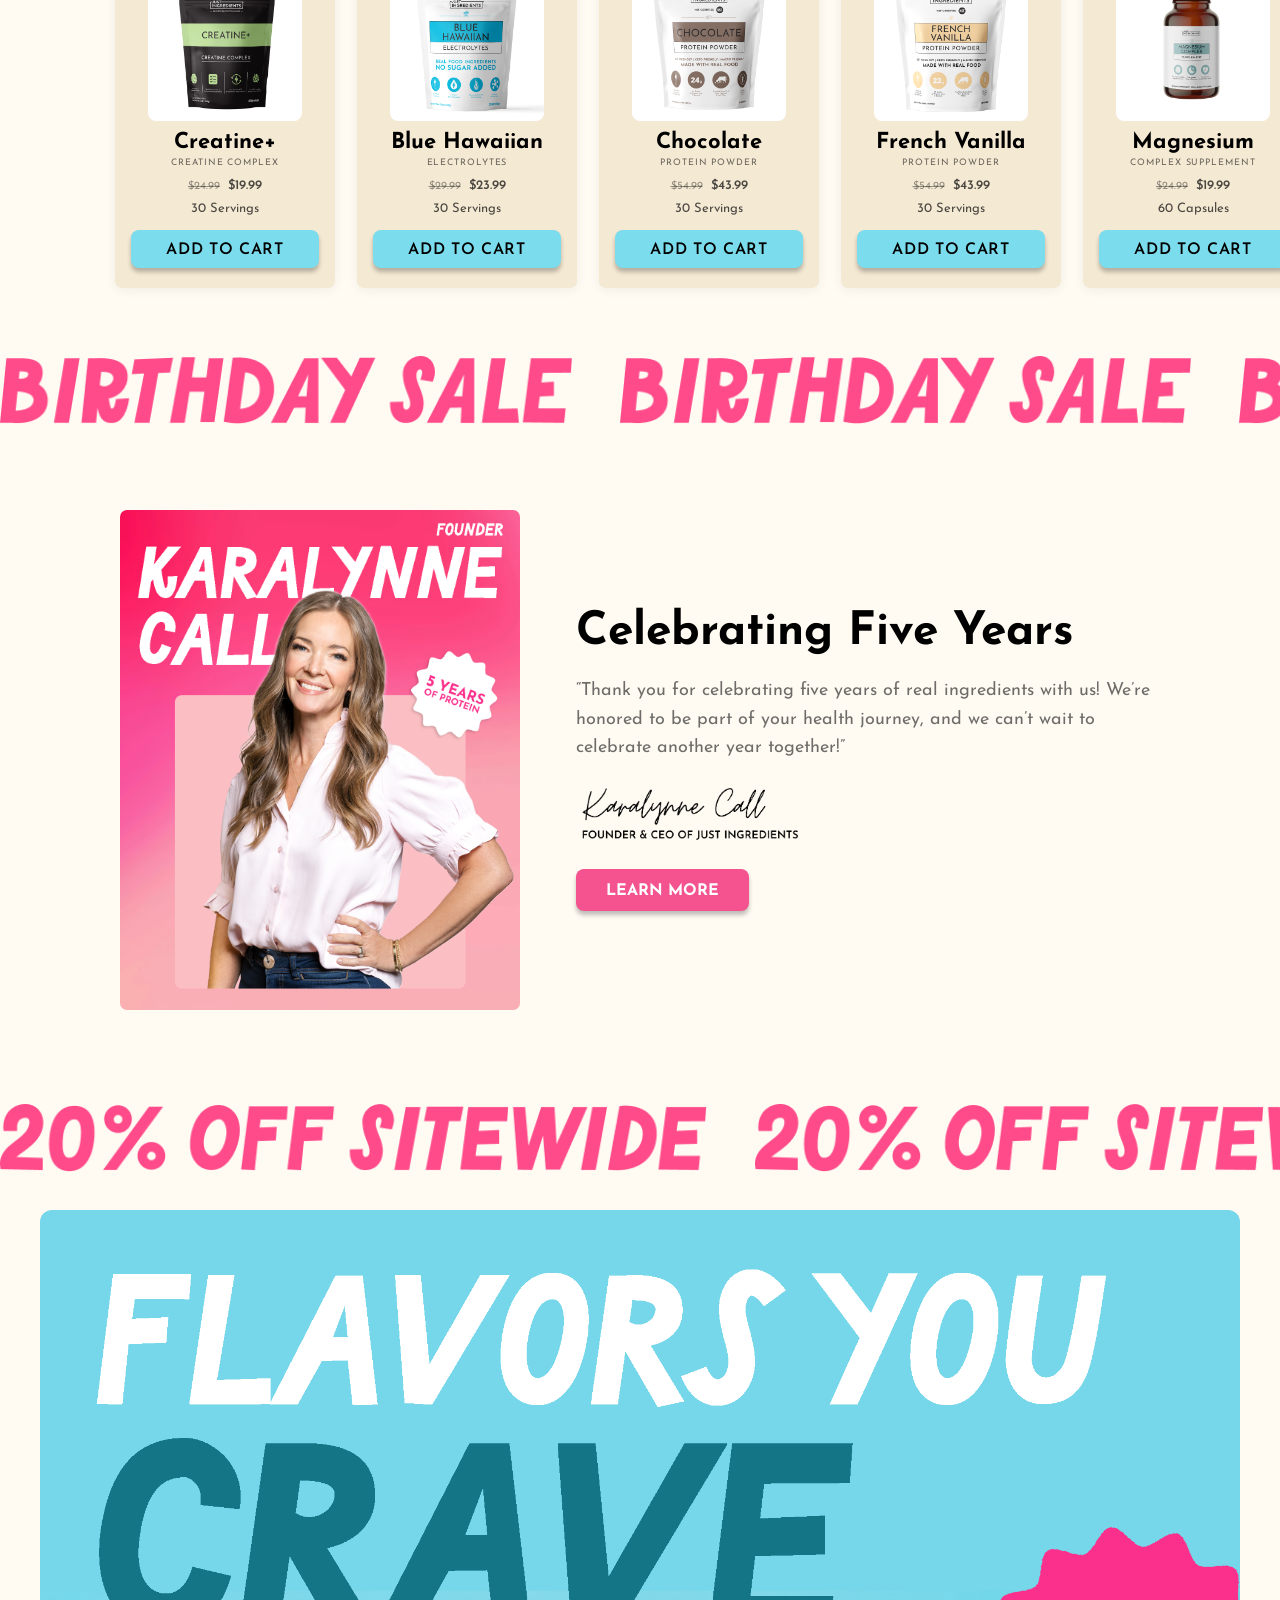
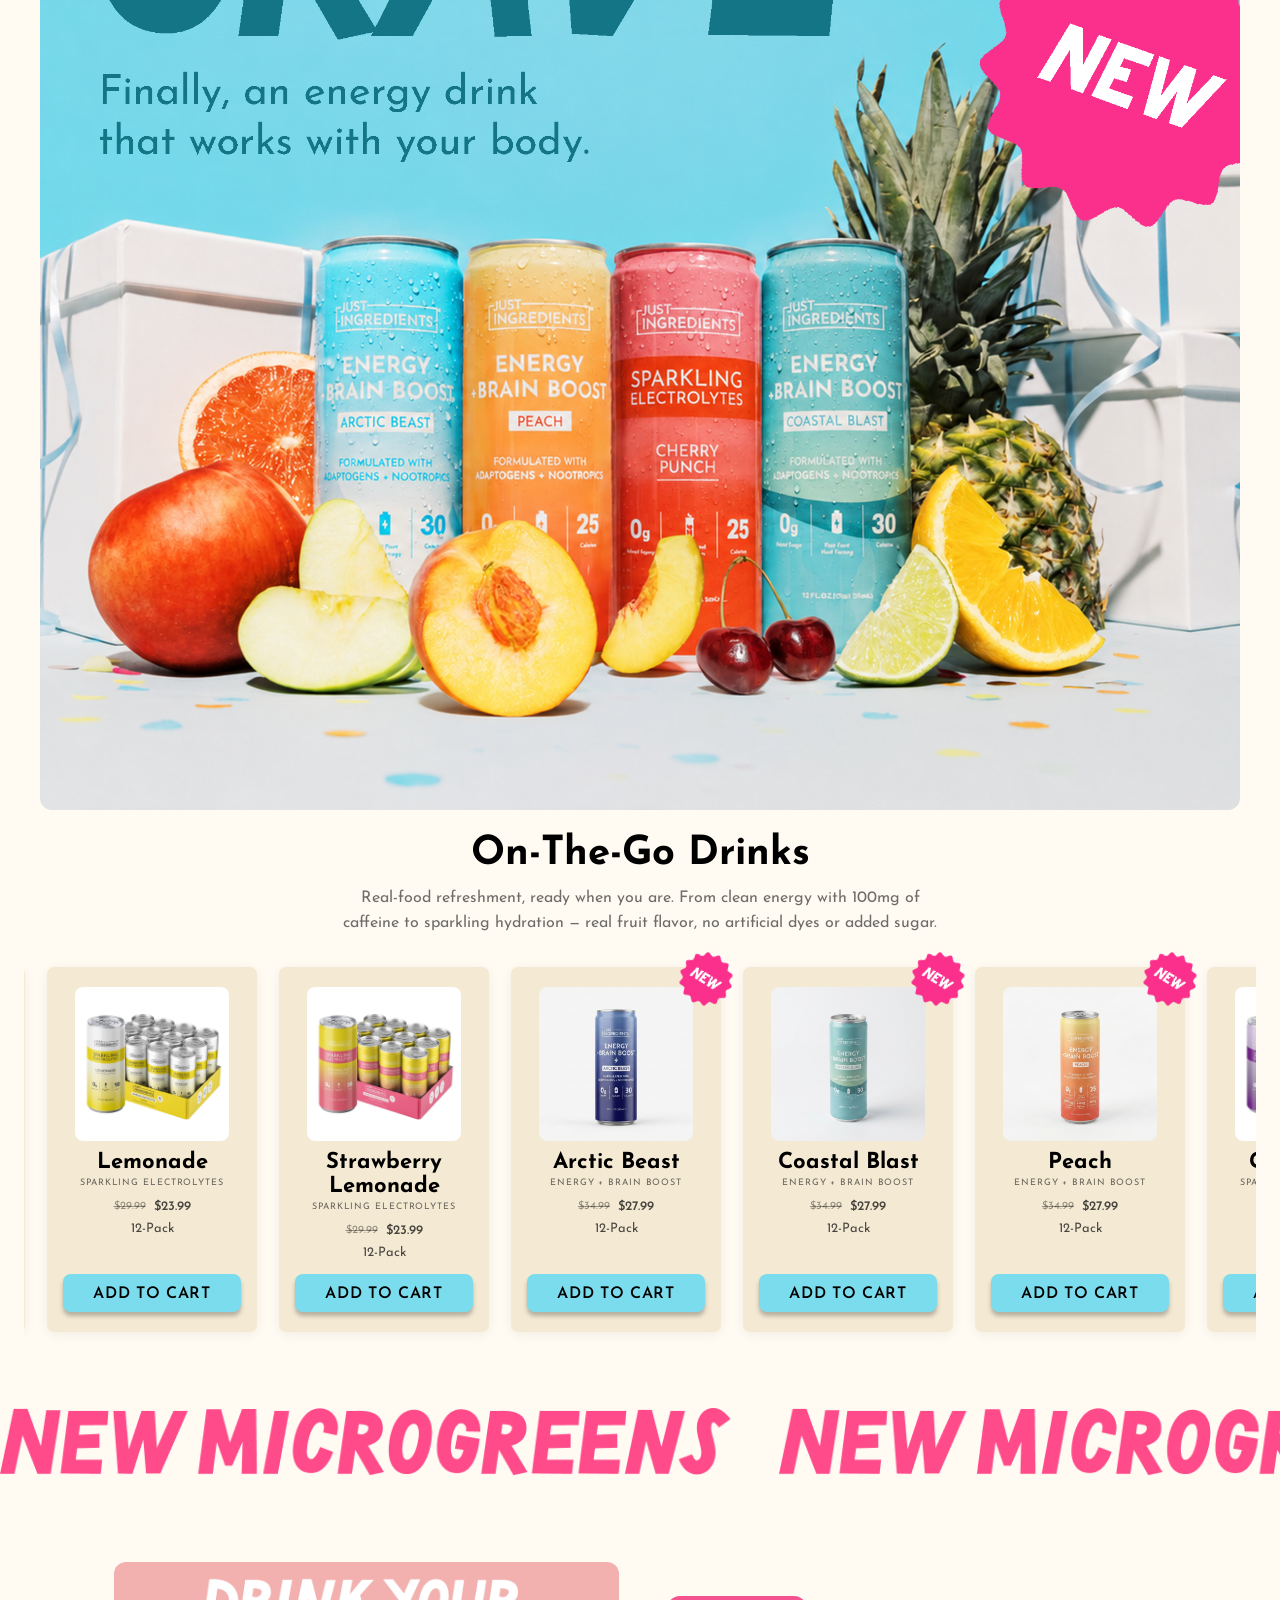
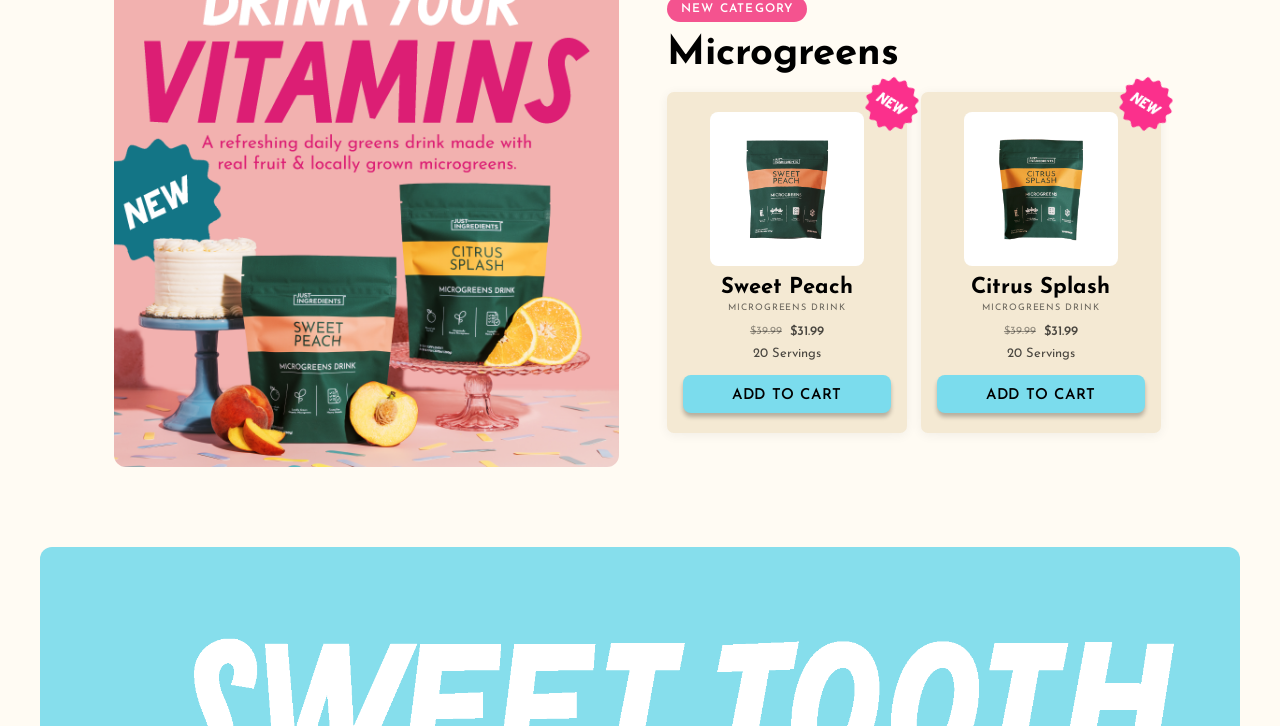
==== commit b26b33d3: "Desktop hero: confetti parallax (confetti-free base + separate desktop confetti layer) Co-Authored-B" ====
--- a/index.html
+++ b/index.html
@@ -127,7 +127,10 @@
         <img src="assets/images/hero-birthday-mobile.png"
              alt="Just Ingredients Birthday Sale — our biggest sale of the year, 20% off sitewide, July 21st to 27th" />
       </picture>
-      <img class="hero-banner__confetti" src="assets/images/hero-confetti.png" alt="" aria-hidden="true" />
+      <picture>
+        <source media="(min-width: 900px)" srcset="assets/images/hero-confetti-desktop.png" />
+        <img class="hero-banner__confetti" src="assets/images/hero-confetti.png" alt="" aria-hidden="true" />
+      </picture>
     </section>
 
     <!-- ===== Best Sellers ===== -->
--- a/css/birthday.css
+++ b/css/birthday.css
@@ -51,13 +51,9 @@
   will-change: transform;
 }
 
-/* --- desktop (>=900px): wide banner, hide the separate confetti layer.
-   900px matches the SIS desktop breakpoint + carousel.js static threshold. --- */
-@media (min-width: 900px) {
-  .hero-banner__confetti {
-    display: none;
-  }
-}
+/* --- desktop (>=900px): the wide banner is also confetti-free art with
+   its own transparent confetti layer (hero-confetti-desktop.png via
+   <picture>), so the parallax falls on every viewport. --- */
 
 /* ============================================================
    2. "Karalyn's Favorites" preset bundle picker
@@ -390,14 +386,13 @@
 }
 
 /* Karalynne's signature under the quote (white-on-transparent export —
-   brightness(0) inks it so it reads on the cream background) */
+   brightness(0) inks it solid black so it stands out on the cream) */
 .founder__sig {
   display: block;
   height: 52px;
   width: auto;
   margin: 18px auto 0;
   filter: brightness(0);
-  opacity: 0.8;
 }
 
 /* Learn More CTA — pink pulls the portrait's palette across into the copy
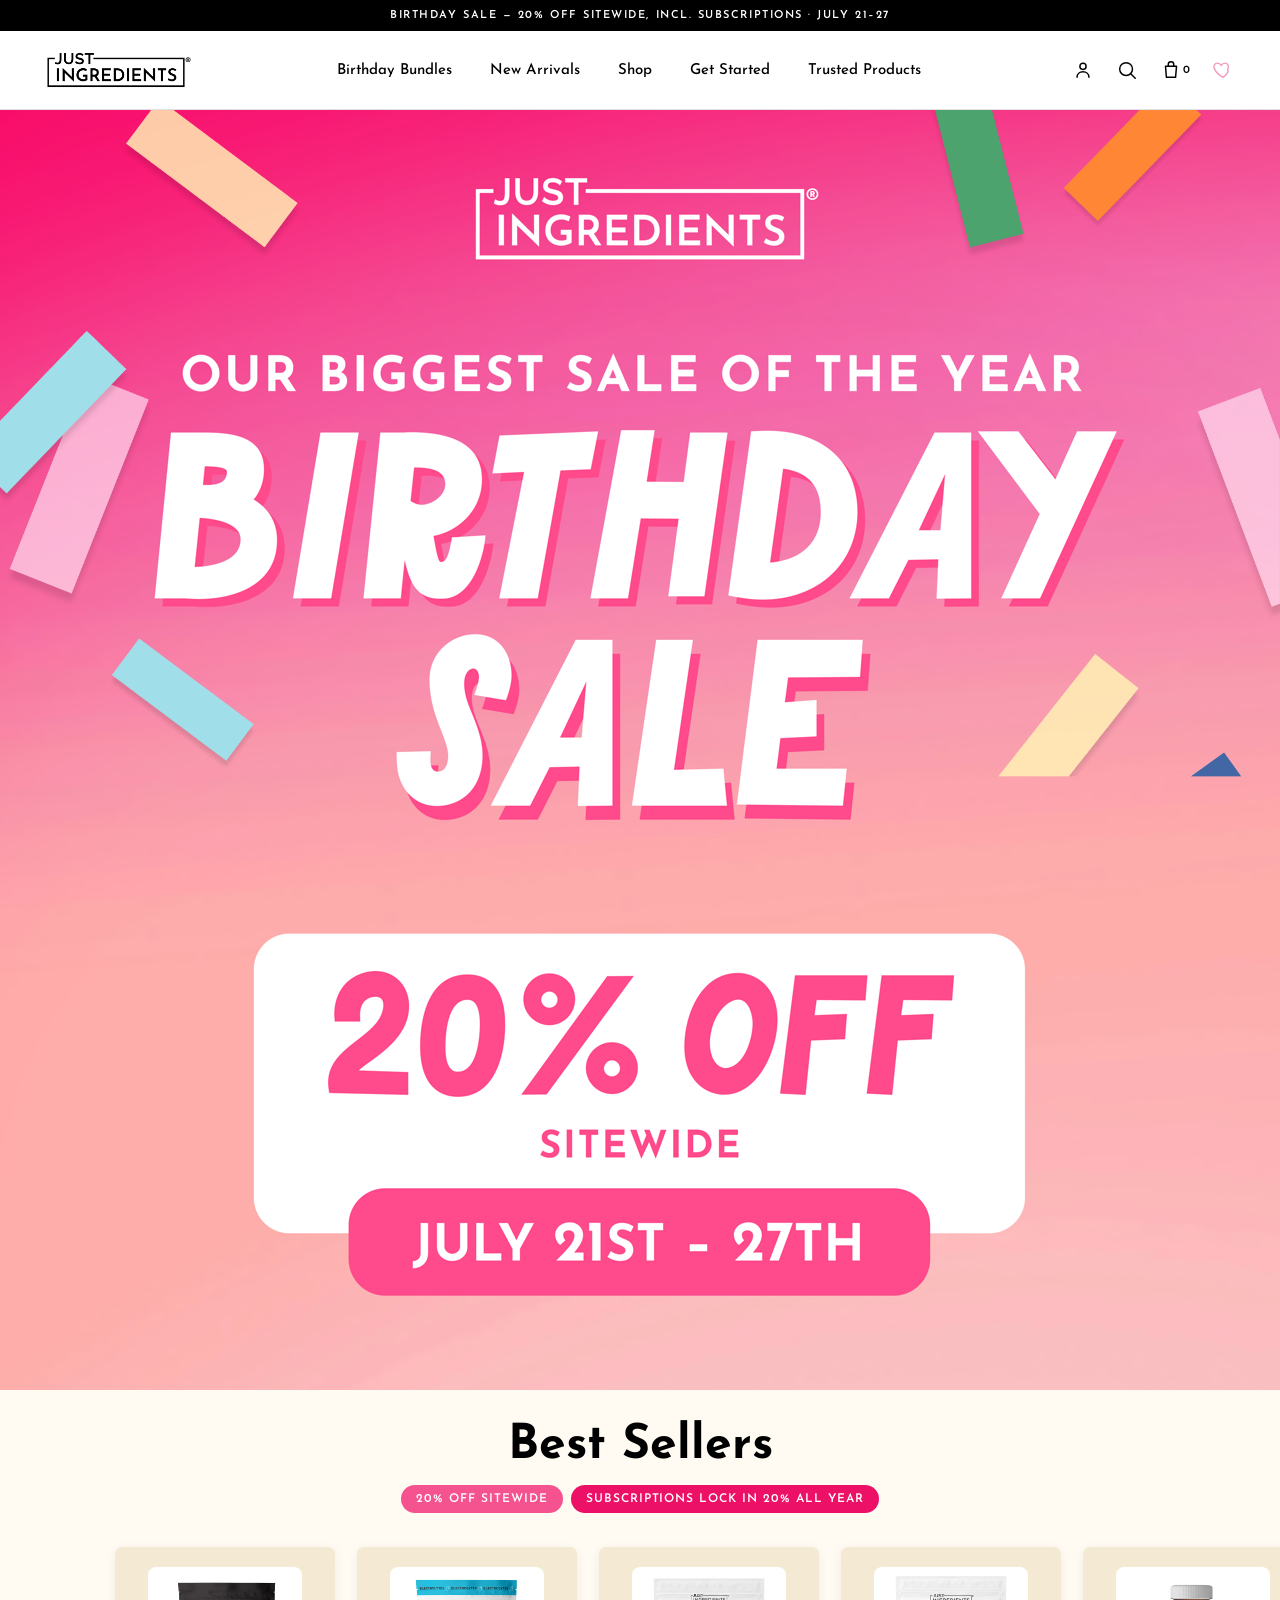
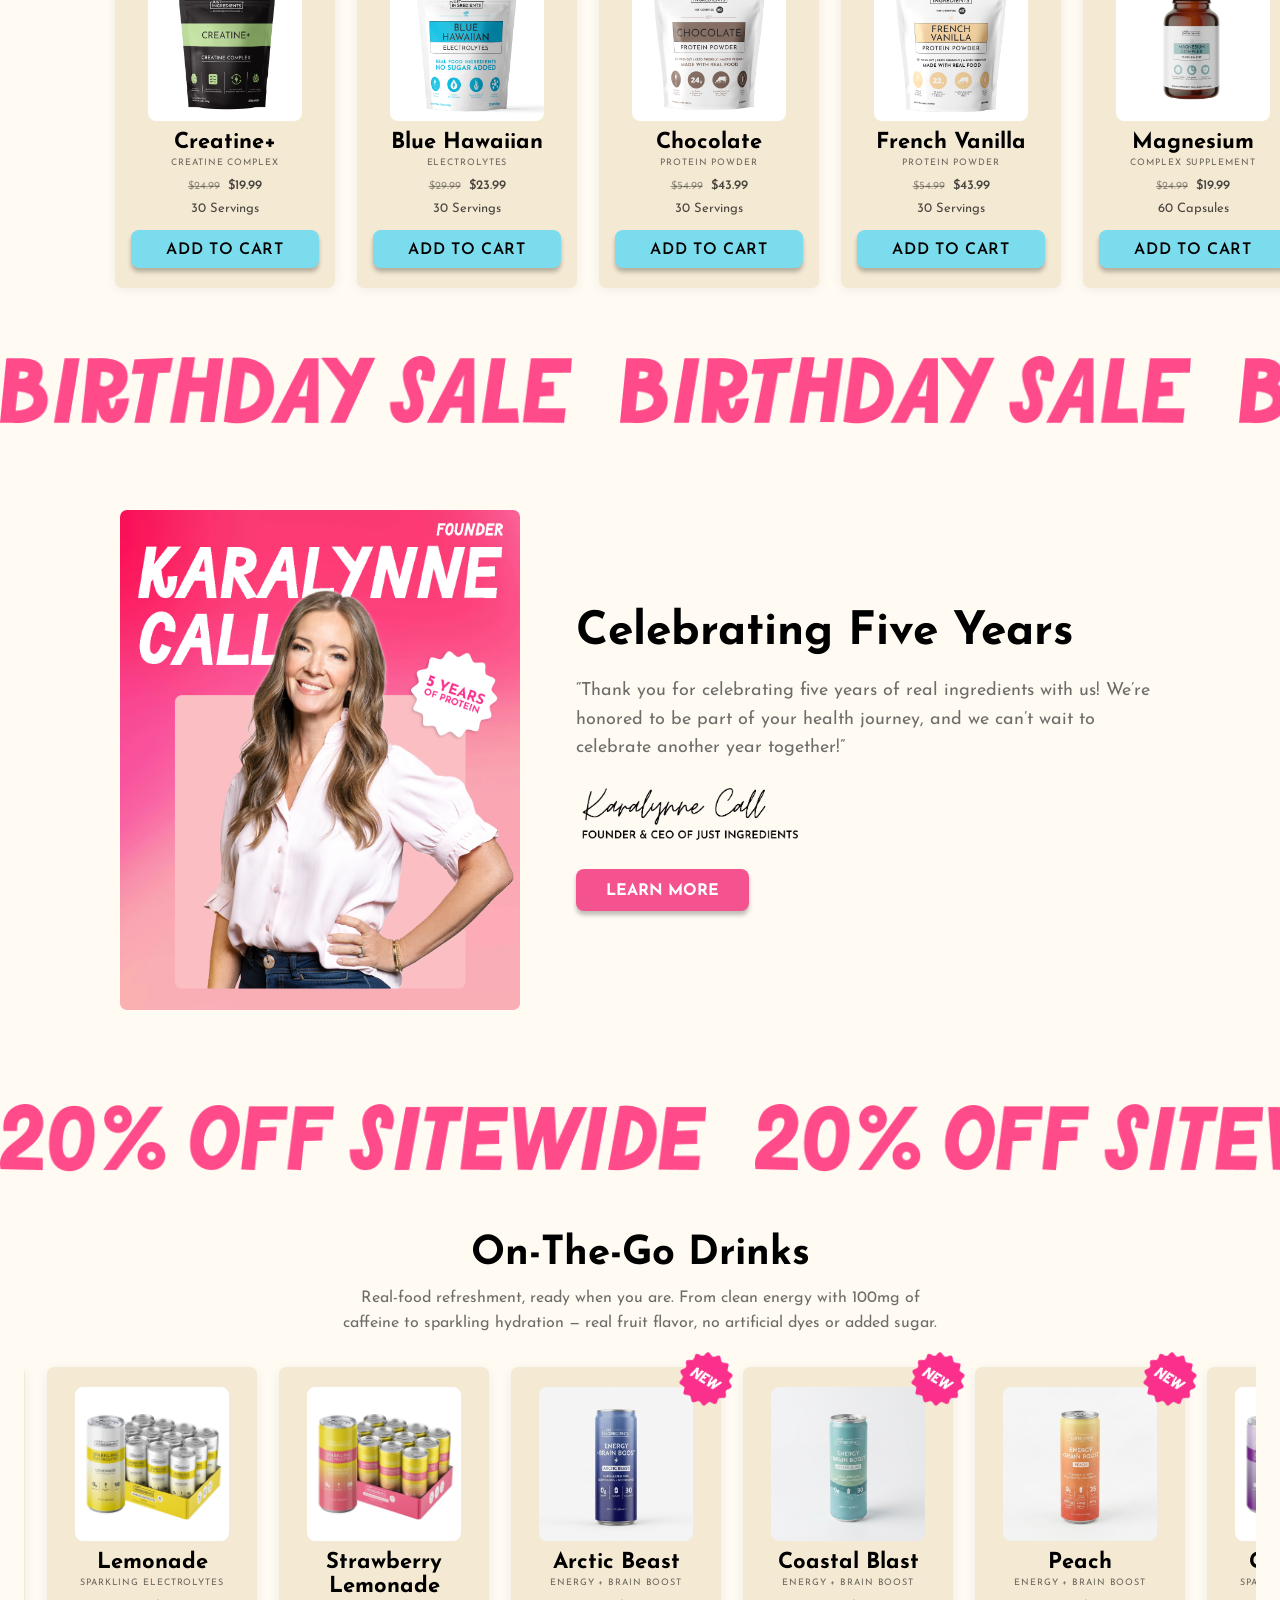
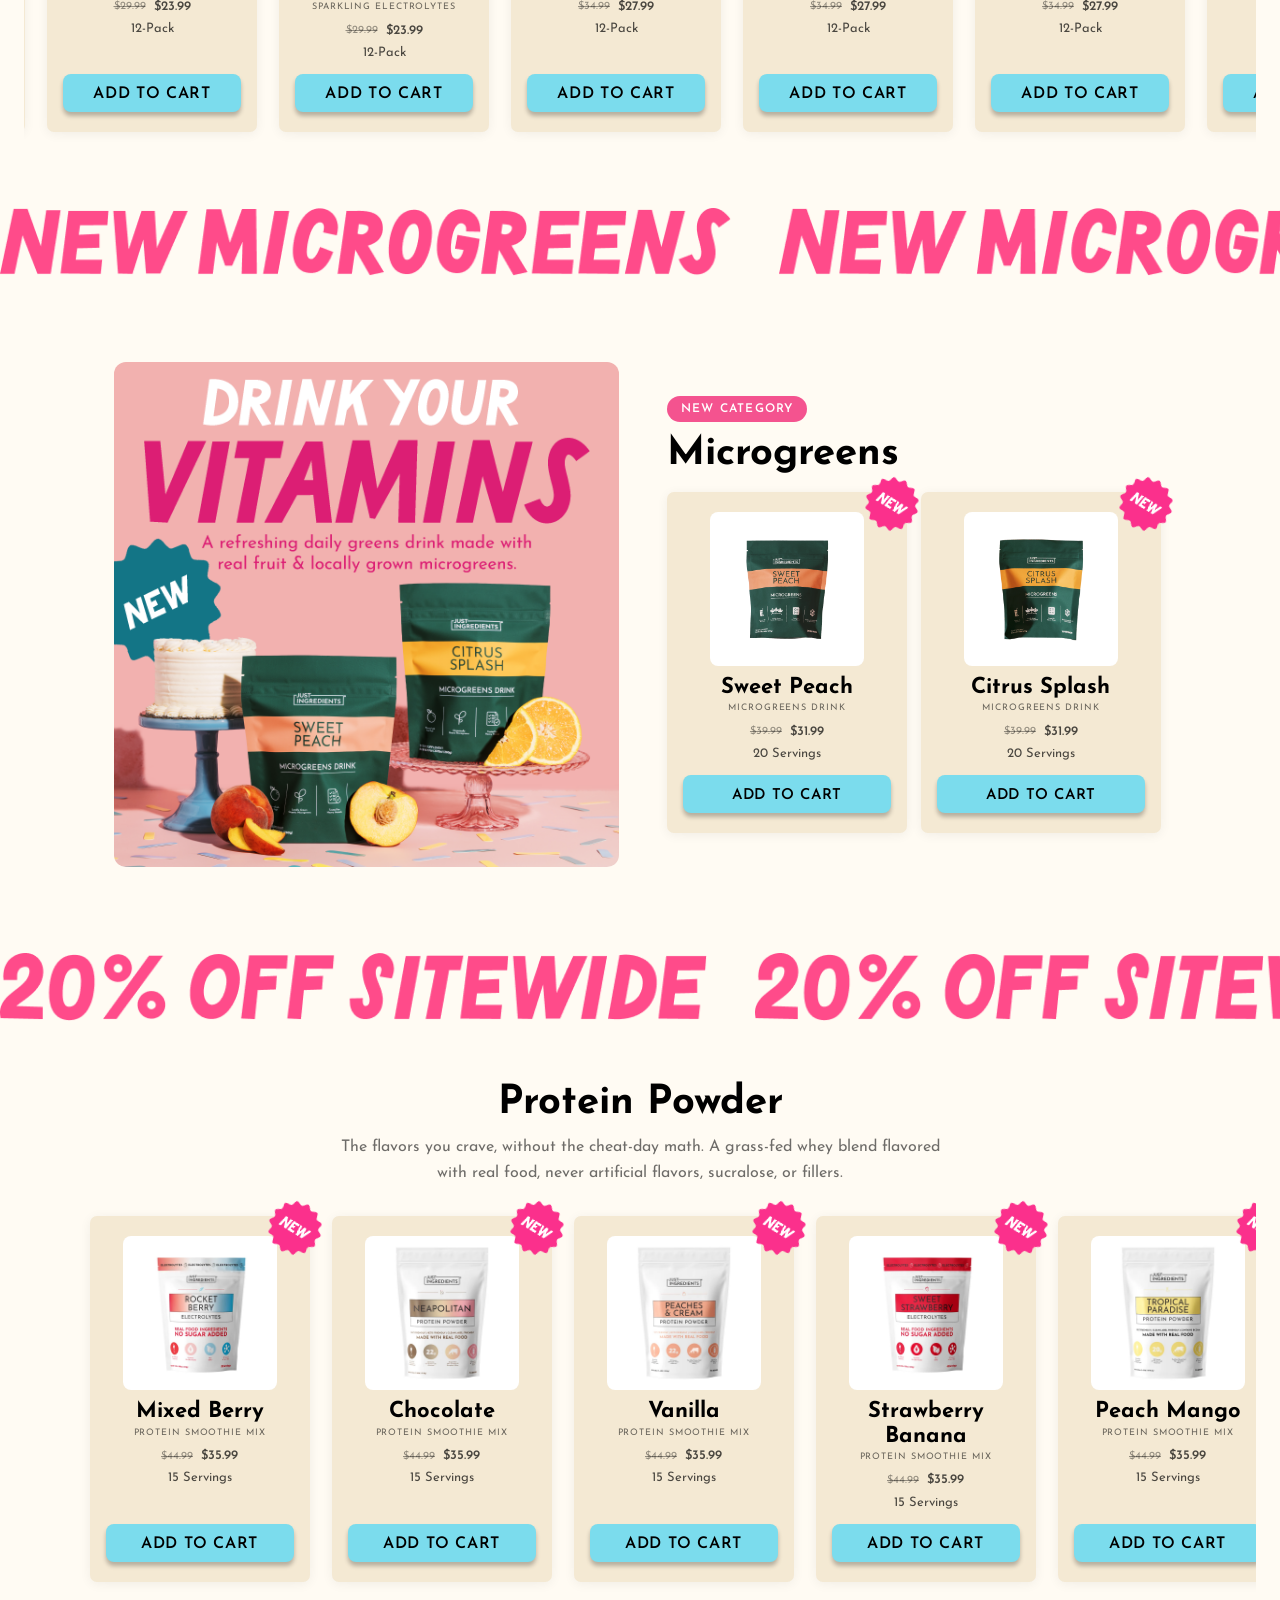
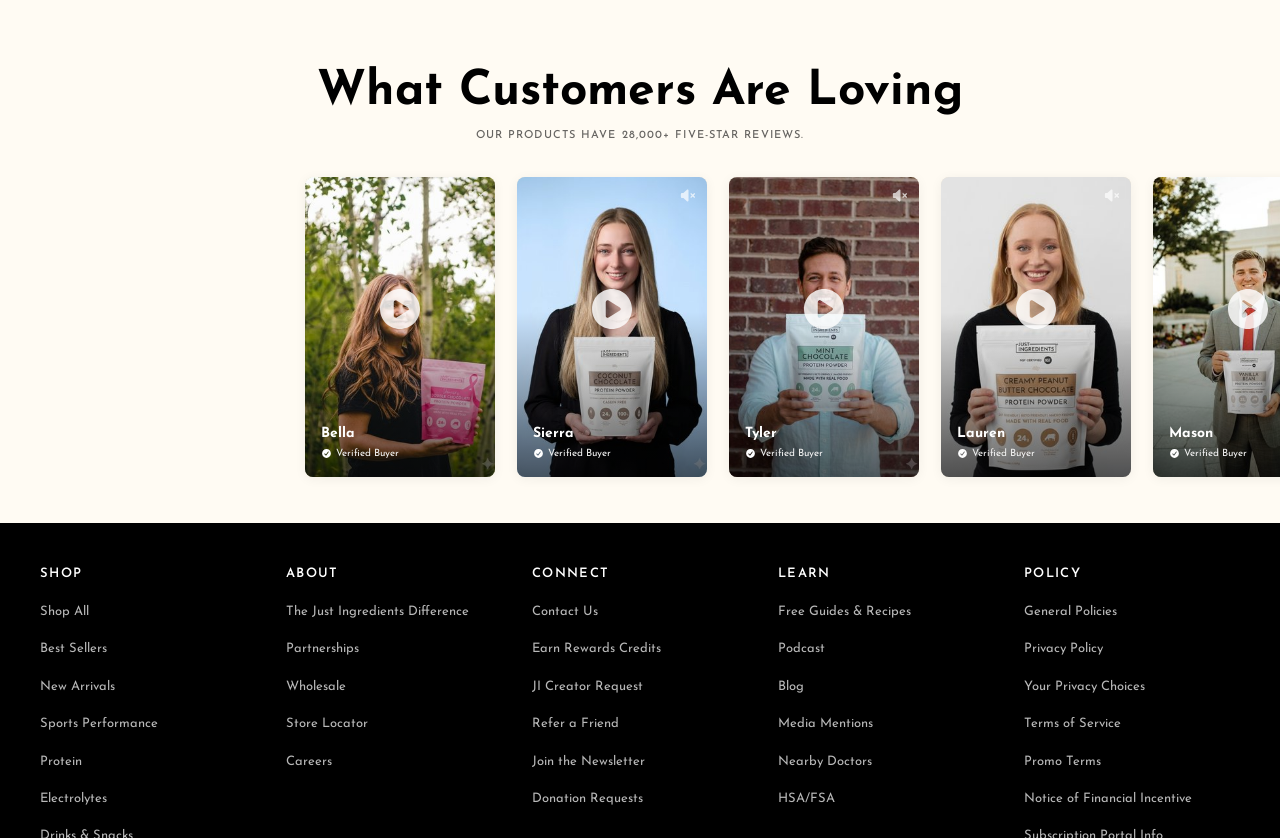
==== commit d623c24b: "Add 20% Off Sitewide marquee between microgreens and protein sections Co-Authored-By: Claude Fable 5" ====
--- a/index.html
+++ b/index.html
@@ -512,6 +512,32 @@
       </div>
     </section>
 
+    <!-- ===== Scrolling "20% Off Sitewide" marquee (above the protein section) ===== -->
+    <section class="marquee" aria-hidden="true">
+      <div class="marquee__track">
+        <div class="marquee__group">
+          <img class="marquee__img" src="assets/images/off-sitewide-text.png" alt="" />
+          <img class="marquee__img" src="assets/images/off-sitewide-text.png" alt="" />
+          <img class="marquee__img" src="assets/images/off-sitewide-text.png" alt="" />
+          <img class="marquee__img" src="assets/images/off-sitewide-text.png" alt="" />
+          <img class="marquee__img" src="assets/images/off-sitewide-text.png" alt="" />
+          <img class="marquee__img" src="assets/images/off-sitewide-text.png" alt="" />
+          <img class="marquee__img" src="assets/images/off-sitewide-text.png" alt="" />
+          <img class="marquee__img" src="assets/images/off-sitewide-text.png" alt="" />
+        </div>
+        <div class="marquee__group">
+          <img class="marquee__img" src="assets/images/off-sitewide-text.png" alt="" />
+          <img class="marquee__img" src="assets/images/off-sitewide-text.png" alt="" />
+          <img class="marquee__img" src="assets/images/off-sitewide-text.png" alt="" />
+          <img class="marquee__img" src="assets/images/off-sitewide-text.png" alt="" />
+          <img class="marquee__img" src="assets/images/off-sitewide-text.png" alt="" />
+          <img class="marquee__img" src="assets/images/off-sitewide-text.png" alt="" />
+          <img class="marquee__img" src="assets/images/off-sitewide-text.png" alt="" />
+          <img class="marquee__img" src="assets/images/off-sitewide-text.png" alt="" />
+        </div>
+      </div>
+    </section>
+
     <!-- ===== Sweet Tooth Satisfied (new Protein Smoothie Mix line) ===== -->
     <section class="flavors" id="smoothies" aria-label="New protein smoothie mix">
       <picture>
